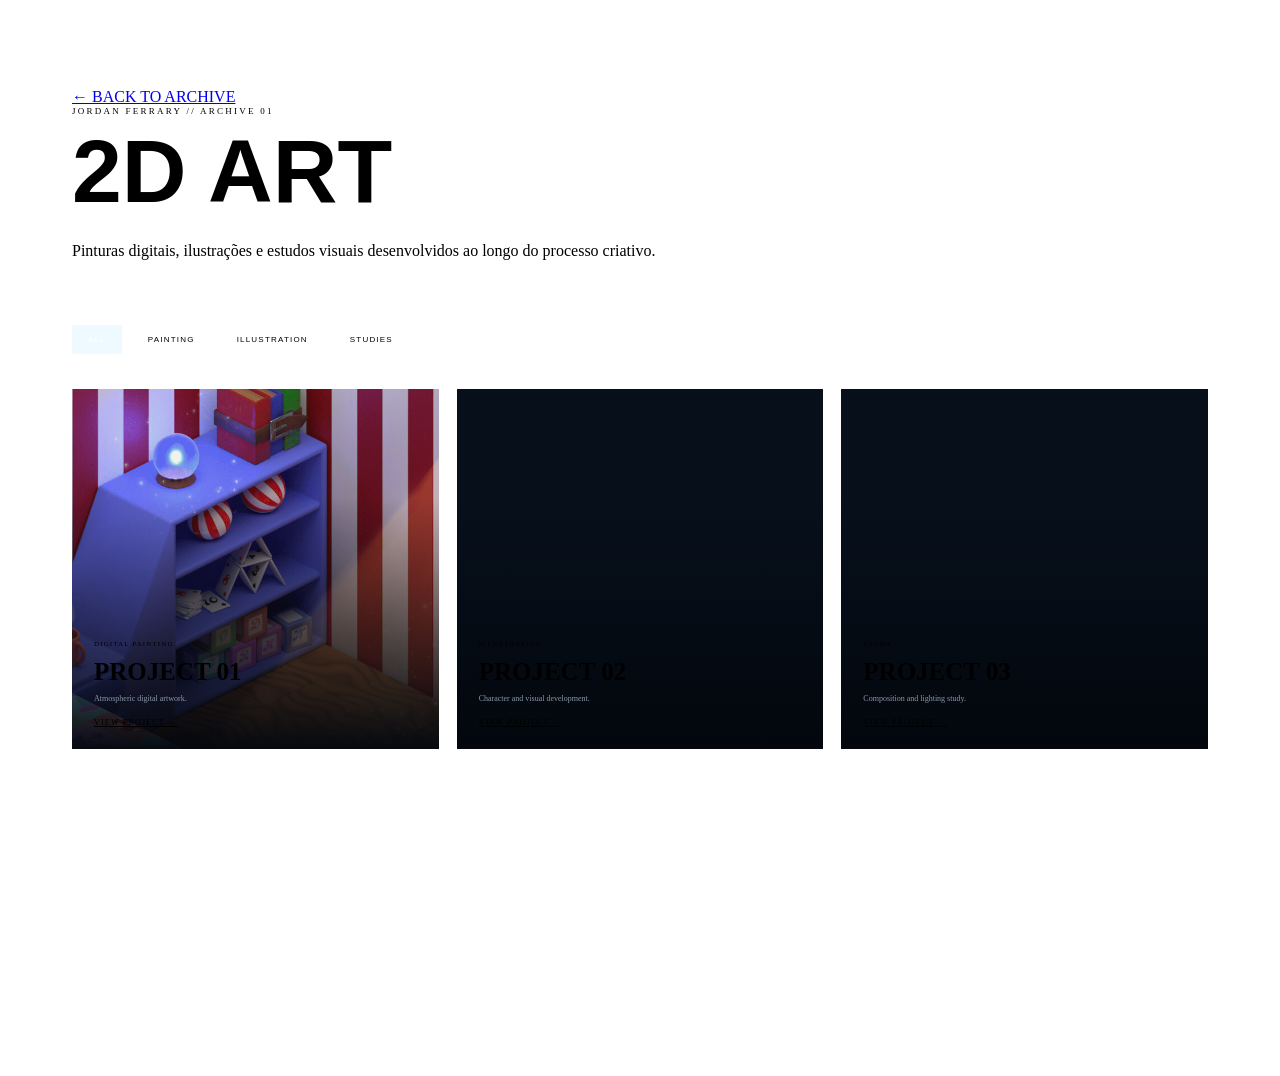
==== 2d/index.html @ 36512453 "texte remove style" ====
<!DOCTYPE html>
<html lang="pt-BR">

<head>

    <meta charset="UTF-8">

    <meta
        name="viewport"
        content="width=device-width, initial-scale=1.0"
    >

    <title>2D ARCHIVE // JORDAN FERRARY</title>
    <link rel="icon" type="image/x-icon" href="../img/favicon.ico">

    <link rel="stylesheet" href="../css/gallery.css">

</head>

<body>

<main>

<section class="gallery-page">

    <header class="gallery-header">
        <a
        href="../index.html"
        class="back"
    >
        <span class="back-symbol">←</span>
        BACK TO ARCHIVE
    </a>

        <div class="gallery-kicker">
            JORDAN FERRARY // ARCHIVE 01
        </div>

        <h1 class="gallery-title">
            2D ART
        </h1>

        <p class="gallery-description">

            Pinturas digitais, ilustrações e estudos
            visuais desenvolvidos ao longo do processo
            criativo.

        </p>

    </header>


    <div class="gallery-controls">

        <button class="filter-button active" data-filter="all">
            ALL
        </button>

        <button class="filter-button" data-filter="painting">
            PAINTING
        </button>

        <button class="filter-button" data-filter="illustration">
            ILLUSTRATION
        </button>

        <button class="filter-button" data-filter="study">
            STUDIES
        </button>

    </div>


    <div class="gallery-grid">


        <article
            class="gallery-card"
            data-category="painting"
        >

            <div
                class="gallery-card-image"
                style="background-image:url('assets/projeto-001/thumbnail.jpg')"
            ></div>

            <div class="gallery-card-overlay"></div>

            <div class="gallery-card-content">

                <small>
                    DIGITAL PAINTING
                </small>

                <h3>
                    PROJECT 01
                </h3>

                <p>
                    Atmospheric digital artwork.
                </p>

                <a
                    href="projects/project-001.html"
                    class="gallery-card-link"
                >
                    VIEW PROJECT →
                </a>

            </div>

        </article>


        <article
            class="gallery-card"
            data-category="illustration"
        >

            <div
                class="gallery-card-image"
                style="background-image:url('assets/projetos/projeto-002/thumbnail.jpg')"
            ></div>

            <div class="gallery-card-overlay"></div>

            <div class="gallery-card-content">

                <small>
                    ILLUSTRATION
                </small>

                <h3>
                    PROJECT 02
                </h3>

                <p>
                    Character and visual development.
                </p>

                <a
                    href="projects/project-02.html"
                    class="gallery-card-link"
                >
                    VIEW PROJECT →
                </a>

            </div>

        </article>


        <article
            class="gallery-card"
            data-category="study"
        >

            <div
                class="gallery-card-image"
                style="background-image:url('assets/projetos/projeto-003/thumbnail')"
            ></div>

            <div class="gallery-card-overlay"></div>

            <div class="gallery-card-content">

                <small>
                    STUDY
                </small>

                <h3>
                    PROJECT 03
                </h3>

                <p>
                    Composition and lighting study.
                </p>

                <a
                    href="projects/project-03.html"
                    class="gallery-card-link"
                >
                    VIEW PROJECT →
                </a>

            </div>

        </article>

    </div>

</section>

</main>


<script>

const buttons =
    document.querySelectorAll(".filter-button");

const cards =
    document.querySelectorAll(".gallery-card");


buttons.forEach(button => {

    button.addEventListener("click", () => {

        buttons.forEach(btn =>
            btn.classList.remove("active")
        );

        button.classList.add("active");

        const filter =
            button.dataset.filter;

        cards.forEach(card => {

            if (
                filter === "all" ||
                card.dataset.category === filter
            ) {

                card.style.display = "";

            } else {

                card.style.display = "none";

            }

        });

    });

});

</script>

</body>
</html>
---- css/gallery.css ----
/* =========================================================
   JORDAN FERRARY
   GALLERY SYSTEM
   ========================================================= */

.gallery-page {
    min-height: 100vh;
    padding: 80px 5vw;
}

.gallery-header {
    max-width: 900px;
    margin-bottom: 60px;
}

.gallery-kicker {
    color: var(--gold);
    font-size: 9px;
    letter-spacing: .25em;
    margin-bottom: 15px;
}

.gallery-title {
    margin: 0;
    font-family: "Space Grotesk", sans-serif;
    font-size: clamp(45px, 7vw, 90px);
    line-height: .9;
}

.gallery-description {
    max-width: 650px;
    margin-top: 25px;
    color: var(--muted);
    line-height: 1.8;
}

.gallery-controls {
    display: flex;
    flex-wrap: wrap;
    gap: 10px;
    margin-bottom: 35px;
}

.filter-button {
    border: 1px solid var(--line);
    background: transparent;
    color: var(--muted);
    padding: 10px 16px;
    cursor: pointer;
    font-size: 8px;
    letter-spacing: .15em;
    transition: .25s ease;
}

.filter-button:hover,
.filter-button.active {
    color: white;
    border-color: var(--cyan);
    background: rgba(40,191,255,.08);
}

.gallery-grid {
    display: grid;
    grid-template-columns: repeat(3, 1fr);
    gap: 18px;
}

.gallery-card {
    position: relative;
    min-height: 360px;
    overflow: hidden;
    border: 1px solid var(--line);
    background: #07101c;
    transition: .3s ease;
}

.gallery-card:hover {
    transform: translateY(-6px);
    border-color: var(--cyan);
    box-shadow: 0 15px 40px rgba(0,0,0,.35);
}

.gallery-card-image {
    position: absolute;
    inset: 0;
    background-size: cover;
    background-position: center;
    transition: transform .5s ease;
}

.gallery-card:hover .gallery-card-image {
    transform: scale(1.05);
}

.gallery-card-overlay {
    position: absolute;
    inset: 0;
    background:
        linear-gradient(
            0deg,
            rgba(3,7,13,.98),
            rgba(3,7,13,.05) 70%
        );
}

.gallery-card-content {
    position: absolute;
    left: 22px;
    right: 22px;
    bottom: 20px;
    z-index: 2;
}

.gallery-card-content small {
    color: var(--cyan);
    font-size: 7px;
    letter-spacing: .16em;
}

.gallery-card-content h3 {
    margin: 8px 0;
    font-family: "Space Grotesk";
    font-size: 25px;
}

.gallery-card-content p {
    margin: 0;
    color: #8998aa;
    font-size: 8px;
}

.gallery-card-link {
    display: inline-block;
    margin-top: 15px;
    color: var(--cyan);
    font-size: 8px;
    letter-spacing: .15em;
}

@media(max-width:900px) {

    .gallery-grid {
        grid-template-columns: repeat(2, 1fr);
    }

}

@media(max-width:600px) {

    .gallery-page {
        padding: 50px 22px;
    }

    .gallery-grid {
        grid-template-columns: 1fr;
    }

}
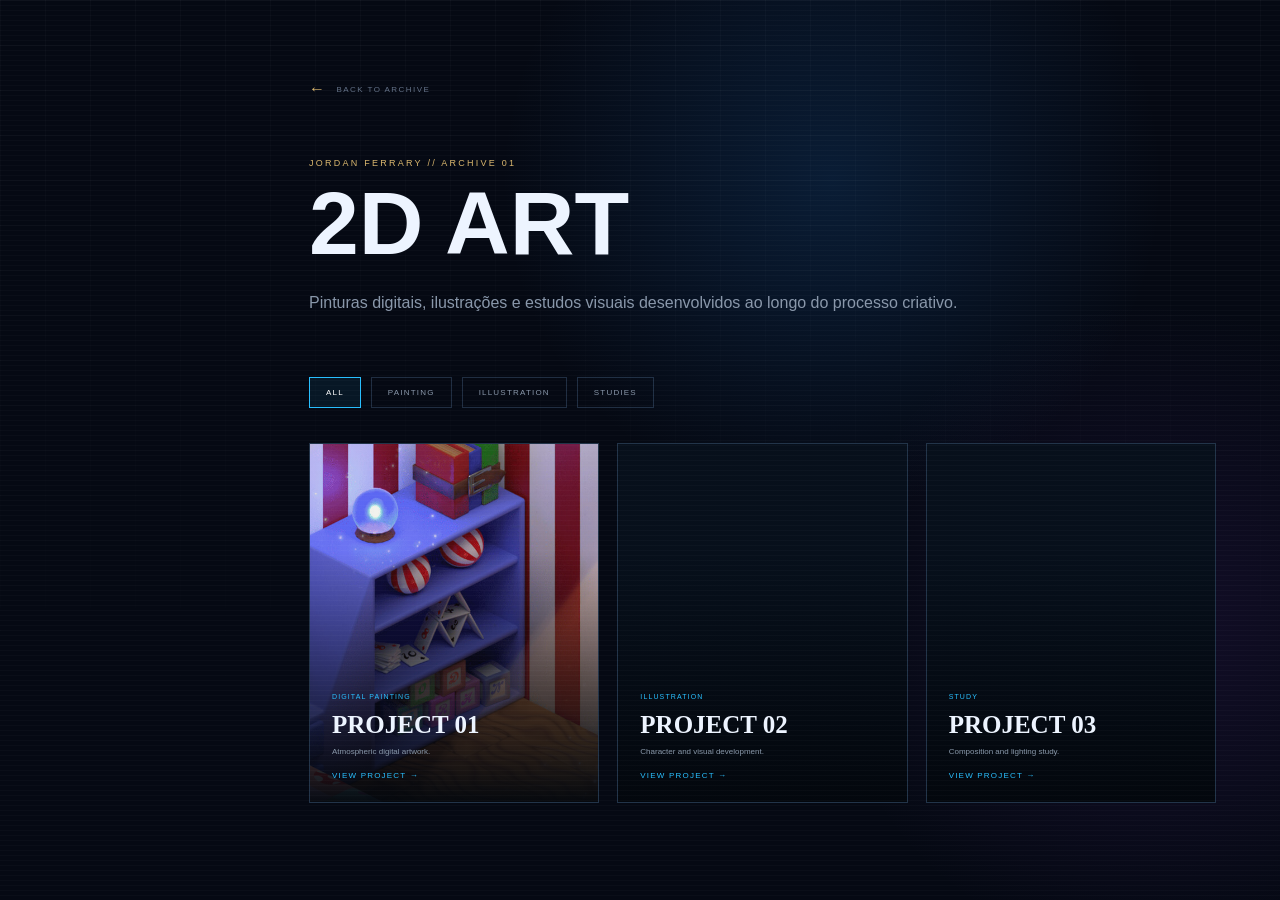
==== commit e225b546: "modded" ====
--- a/2d/index.html
+++ b/2d/index.html
@@ -14,6 +14,7 @@
     <link rel="icon" type="image/x-icon" href="../img/favicon.ico">
 
     <link rel="stylesheet" href="../css/gallery.css">
+    <link rel="stylesheet" href="../css/style.css">
 
 </head>
 
--- a/css/style.css
+++ b/css/style.css
@@ -0,0 +1,2592 @@
+/* =========================================================
+   JORDAN FERRARY // DIGITAL ARCHIVE
+   CYBER FANTASY PORTFOLIO
+   ========================================================= */
+
+
+/* =========================================================
+   VARIABLES
+   ========================================================= */
+
+:root {
+
+    --bg: #050913;
+    --bg2: #081120;
+
+    --panel: rgba(10, 21, 38, .78);
+
+    --text: #edf4ff;
+    --muted: #8997aa;
+
+    --cyan: #28bfff;
+    --cyan2: #78ddff;
+
+    --gold: #d9b66d;
+    --purple: #9b72ff;
+
+    --line: rgba(115, 160, 205, .25);
+
+    --ornament: rgba(217, 182, 109, .72);
+}
+
+
+/* =========================================================
+   RESET
+   ========================================================= */
+
+* {
+    box-sizing: border-box;
+}
+
+html {
+    scroll-behavior: smooth;
+    scroll-padding-top: 30px;
+}
+
+body {
+
+    margin: 0;
+
+    background:
+        radial-gradient(
+            circle at 65% 20%,
+            rgba(28, 107, 190, .20),
+            transparent 30%
+        ),
+        radial-gradient(
+            circle at 90% 70%,
+            rgba(116, 45, 190, .12),
+            transparent 25%
+        ),
+        var(--bg);
+
+    color: var(--text);
+
+    font-family: "Inter", sans-serif;
+
+    overflow-x: hidden;
+}
+
+
+/* =========================================================
+   GLOBAL BACKGROUND
+   ========================================================= */
+
+body::before {
+
+    content: "";
+
+    position: fixed;
+
+    inset: 0;
+
+    pointer-events: none;
+
+    background-image:
+        linear-gradient(
+            rgba(255,255,255,.025) 1px,
+            transparent 1px
+        ),
+        linear-gradient(
+            90deg,
+            rgba(255,255,255,.025) 1px,
+            transparent 1px
+        );
+
+    background-size: 45px 45px;
+
+    mask-image:
+        linear-gradient(
+            to bottom,
+            black,
+            transparent 90%
+        );
+
+    z-index: -2;
+}
+
+
+body::after {
+
+    content: "";
+
+    position: fixed;
+
+    inset: 0;
+
+    pointer-events: none;
+
+    z-index: 100;
+
+    opacity: .025;
+
+    background:
+        repeating-linear-gradient(
+            to bottom,
+            white 0px,
+            white 1px,
+            transparent 1px,
+            transparent 5px
+        );
+}
+
+a {
+
+    color: inherit;
+
+    text-decoration: none;
+}
+
+
+button {
+
+    font: inherit;
+}
+
+/* =========================================================
+   SIDEBAR
+   ========================================================= */
+
+.sidebar {
+
+    position: fixed;
+
+    left: 0;
+    top: 0;
+
+    width: 245px;
+    height: 100vh;
+
+    padding: 38px 18px 25px;
+
+    border-right: 1px solid var(--line);
+
+    background:
+        linear-gradient(
+            180deg,
+            rgba(4,9,19,.98),
+            rgba(4,10,20,.92)
+        );
+
+    z-index: 50;
+
+    display: flex;
+
+    flex-direction: column;
+
+    transition:
+        transform .35s ease,
+        box-shadow .35s ease;
+}
+
+
+/* =========================================================
+   BRAND
+   ========================================================= */
+
+.brand {
+
+    text-align: center;
+
+    padding-bottom: 28px;
+
+    border-bottom: 1px solid var(--line);
+}
+
+
+.brand-symbol {
+
+    position: relative;
+
+    width: 60px;
+    height: 60px;
+
+    margin: auto;
+    margin-bottom: 18px;
+
+    display: grid;
+
+    place-items: center;
+
+    border: 1px solid var(--gold);
+
+    transform: rotate(45deg);
+
+    color: var(--gold);
+
+    box-shadow:
+        0 0 25px rgba(217,182,109,.08);
+
+    transition: .35s ease;
+}
+
+
+.brand-symbol::before,
+.brand-symbol::after {
+
+    content: "";
+
+    position: absolute;
+
+    pointer-events: none;
+
+    border: 1px solid rgba(217,182,109,.3);
+}
+
+
+.brand-symbol::before {
+
+    inset: -7px;
+
+    border-left-color: transparent;
+    border-right-color: transparent;
+}
+
+
+.brand-symbol::after {
+
+    inset: 7px;
+
+    border-top-color: transparent;
+    border-bottom-color: transparent;
+}
+
+
+.brand-symbol:hover {
+
+    color: var(--cyan);
+
+    border-color: var(--cyan);
+
+    transform:
+        rotate(45deg)
+        scale(1.05);
+
+    box-shadow:
+        0 0 30px rgba(40,191,255,.15);
+}
+
+
+.brand-symbol span {
+
+    transform: rotate(-45deg);
+
+    font-size: 25px;
+}
+
+
+.brand h2,
+.brand h3 {
+
+    margin: 0;
+
+    font-family: "Space Grotesk";
+
+    font-size: 18px;
+
+    letter-spacing: .28em;
+
+    font-weight: 500;
+}
+
+
+.brand h3 {
+
+    margin-top: 4px;
+}
+
+
+.brand small {
+
+    display: block;
+
+    margin-top: 12px;
+
+    color: var(--gold);
+
+    font-size: 8px;
+
+    letter-spacing: .3em;
+}
+
+
+/* =========================================================
+   NAVIGATION
+   ========================================================= */
+
+.nav {
+
+    display: grid;
+
+    gap: 5px;
+
+    padding-top: 25px;
+}
+
+
+.nav a {
+
+    min-height: 58px;
+
+    padding: 8px 12px;
+
+    display: flex;
+
+    align-items: center;
+
+    gap: 14px;
+
+    border: 1px solid transparent;
+
+    color: #aab7c8;
+
+    transition: .25s ease;
+
+    position: relative;
+}
+
+
+.nav a::before {
+
+    content: "";
+
+    position: absolute;
+
+    left: -1px;
+
+    top: 50%;
+
+    width: 2px;
+    height: 0;
+
+    background: var(--cyan);
+
+    transform: translateY(-50%);
+
+    transition: .25s ease;
+}
+
+
+.nav a:hover,
+.nav a.active {
+
+    color: white;
+
+    border-color:
+        rgba(40,191,255,.35);
+
+    background:
+        linear-gradient(
+            90deg,
+            rgba(21,110,180,.22),
+            transparent
+        );
+
+    box-shadow:
+        inset 3px 0 rgba(40,191,255,.08);
+}
+
+
+.nav a:hover::before,
+.nav a.active::before {
+
+    height: 70%;
+}
+
+
+.nav-icon {
+
+    width: 30px;
+
+    color: var(--gold);
+
+    text-align: center;
+
+    font-size: 20px;
+
+    transition: .25s ease;
+}
+
+
+.nav a.active .nav-icon,
+.nav a:hover .nav-icon {
+
+    color: var(--cyan);
+
+    text-shadow:
+        0 0 12px rgba(40,191,255,.45);
+}
+
+
+.nav-text {
+
+    font-size: 10px;
+
+    letter-spacing: .15em;
+
+    font-weight: 600;
+}
+
+
+.nav-text small {
+
+    display: block;
+
+    margin-top: 5px;
+
+    color: #637187;
+
+    font-size: 7px;
+
+    font-weight: 400;
+}
+
+
+.sub-link {
+
+    margin-left: 15px;
+
+    min-height: 48px !important;
+
+    opacity: .8;
+}
+
+
+/* =========================================================
+   SYSTEM PANEL
+   ========================================================= */
+
+.system {
+
+    margin-top: auto;
+
+    padding: 14px;
+
+    border: 1px solid var(--line);
+
+    background: rgba(255,255,255,.015);
+
+    font-size: 8px;
+
+    color: #66758a;
+
+    letter-spacing: .08em;
+
+    position: relative;
+}
+
+
+.system::before,
+.system::after {
+
+    content: "";
+
+    position: absolute;
+
+    width: 8px;
+    height: 8px;
+
+    border-color: var(--gold);
+
+    border-style: solid;
+}
+
+
+.system::before {
+
+    left: -1px;
+    top: -1px;
+
+    border-width: 1px 0 0 1px;
+}
+
+
+.system::after {
+
+    right: -1px;
+    bottom: -1px;
+
+    border-width: 0 1px 1px 0;
+}
+
+
+.system strong {
+
+    display: block;
+
+    margin-top: 7px;
+
+    color: #9caabd;
+
+    font-size: 7px;
+}
+
+
+.system b {
+
+    color: #54ff9b;
+
+    margin-left: 4px;
+}
+
+
+/* =========================================================
+   MAIN
+   ========================================================= */
+
+main {
+
+    margin-left: 245px;
+
+    min-height: 100vh;
+}
+
+
+/* =========================================================
+   TOPBAR
+   ========================================================= */
+
+.topbar {
+   display: none;
+
+    height: 76px;
+
+    padding: 0 5vw;
+
+    justify-content: space-between;
+
+    align-items: center;
+
+    border-bottom: 1px solid var(--line);
+}
+
+/* =========================================================
+   MOBILE HEADER
+   O TOPBAR EXISTE APENAS EM TELAS PEQUENAS
+   ========================================================= */
+
+.topbar {
+    display: none;
+}
+
+@media (max-width: 760px) {
+
+    .topbar {
+        display: flex;
+    }
+
+}
+
+
+.online {
+
+    font-size: 10px;
+
+    letter-spacing: .2em;
+}
+
+
+.online-dot {
+
+    display: inline-block;
+
+    width: 7px;
+    height: 7px;
+
+    margin-right: 8px;
+
+    border-radius: 50%;
+
+    background: var(--cyan);
+
+    box-shadow:
+        0 0 12px var(--cyan);
+}
+
+
+.online > span:last-child {
+
+    display: block;
+
+    margin: 6px 0 0 16px;
+
+    color: var(--cyan);
+
+    font-size: 8px;
+}
+
+
+.top-icons {
+
+    display: flex;
+
+    align-items: center;
+
+    gap: 25px;
+
+    color: var(--gold);
+
+    font-size: 18px;
+}
+
+
+.top-icons a,
+.menu-toggle {
+
+    color: inherit;
+
+    background: none;
+
+    border: 0;
+
+    padding: 0;
+
+    cursor: pointer;
+
+    transition: .25s ease;
+}
+
+
+.top-icons a:hover,
+.menu-toggle:hover {
+
+    color: var(--cyan);
+
+    text-shadow:
+        0 0 12px var(--cyan);
+}
+
+
+/* =========================================================
+   HERO
+   ========================================================= */
+
+.hero {
+
+    min-height: 670px;
+
+    padding: 70px 5vw 50px;
+
+    display: grid;
+
+    grid-template-columns:
+        1.05fr
+        1fr
+        .7fr;
+
+    align-items: center;
+
+    gap: 15px;
+
+    position: relative;
+}
+
+
+.hero::before {
+
+    content: "";
+
+    position: absolute;
+
+    inset: 0;
+
+    background:
+        radial-gradient(
+            ellipse at 58% 50%,
+            rgba(28,120,205,.20),
+            transparent 30%
+        );
+
+    pointer-events: none;
+}
+
+
+/* =========================================================
+   HERO COPY
+   ========================================================= */
+
+.hero-copy {
+
+    position: relative;
+
+    z-index: 2;
+}
+
+
+.eyebrow {
+
+    color: var(--gold);
+
+    font-size: 10px;
+
+    letter-spacing: .22em;
+
+    margin-bottom: 18px;
+}
+
+
+.hero h1 {
+
+    margin: 0;
+
+    font-family: "Space Grotesk";
+
+    font-size: clamp(
+        52px,
+        6vw,
+        100px
+    );
+
+    line-height: .87;
+
+    letter-spacing: -.045em;
+}
+
+
+.hero h1 span {
+
+    color: white;
+
+    text-shadow:
+        0 0 30px
+        rgba(130,190,255,.2);
+}
+
+
+.roles {
+
+    margin-top: 27px;
+
+    font-size: 9px;
+
+    letter-spacing: .14em;
+
+    color: #d3deeb;
+}
+
+
+.roles b {
+
+    color: var(--gold);
+
+    padding: 0 6px;
+}
+
+
+.hero-description {
+
+    max-width: 480px;
+
+    margin: 27px 0;
+
+    color: #96a5b9;
+
+    font-size: 13px;
+
+    line-height: 1.9;
+
+    letter-spacing: .04em;
+}
+
+/* =========================================================
+BACK
+========================================================= */
+
+.back {
+
+display: inline-flex;
+
+align-items: center;
+
+gap: 10px;
+
+margin-bottom: 60px;
+
+color: #637187;
+
+font-size: 8px;
+
+letter-spacing: .18em;
+
+transition: .25s ease;
+
+}
+
+.back-symbol {
+
+color: var(--gold);
+
+font-size: 16px;
+
+transition: .25s ease;
+
+}
+
+.back:hover {
+
+color: white;
+
+}
+
+.back:hover .back-symbol {
+
+color: var(--cyan);
+
+transform: translateX(-4px);
+
+}
+
+/* =========================================================
+   CTA
+   ========================================================= */
+
+.cta {
+
+    width: 250px;
+
+    min-height: 52px;
+
+    padding: 0 14px;
+
+    display: flex;
+
+    align-items: center;
+
+    justify-content: space-between;
+
+    border: 1px solid rgba(40,191,255,.65);
+
+    background:
+        linear-gradient(
+            90deg,
+            rgba(11,116,180,.22),
+            rgba(8,25,45,.5)
+        );
+
+    color: white;
+
+    font-size: 10px;
+
+    letter-spacing: .15em;
+
+    transition: .25s ease;
+
+    position: relative;
+}
+
+
+.cta::before,
+.cta::after {
+
+    content: "";
+
+    position: absolute;
+
+    width: 9px;
+    height: 9px;
+
+    border-color: var(--gold);
+
+    border-style: solid;
+}
+
+
+.cta::before {
+
+    left: -1px;
+    top: -1px;
+
+    border-width: 1px 0 0 1px;
+}
+
+
+.cta::after {
+
+    right: -1px;
+    bottom: -1px;
+
+    border-width: 0 1px 1px 0;
+}
+
+
+.cta:hover {
+
+    transform: translateY(-3px);
+
+    box-shadow:
+        0 0 35px rgba(40,191,255,.18);
+}
+
+
+.cta span {
+
+    color: var(--cyan);
+
+    font-size: 22px;
+}
+
+
+.scroll {
+
+    margin-top: 38px;
+
+    color: #647288;
+
+    font-size: 7px;
+
+    letter-spacing: .2em;
+}
+
+
+/* =========================================================
+   CORE
+   ========================================================= */
+
+.core-container {
+
+    width: min(
+        420px,
+        38vw
+    );
+
+    aspect-ratio: 1;
+
+    margin: auto;
+
+    position: relative;
+
+    display: grid;
+
+    place-items: center;
+}
+
+
+.orbit {
+
+    position: absolute;
+
+    border-radius: 50%;
+
+    border: 1px solid rgba(45,174,255,.4);
+
+    animation:
+        orbitFloat 10s linear infinite;
+}
+
+
+.orbit.one {
+
+    width: 95%;
+    height: 42%;
+
+    transform: rotate(-18deg);
+}
+
+
+.orbit.two {
+
+    width: 75%;
+    height: 75%;
+
+    transform: rotate(35deg);
+
+    animation-duration: 14s;
+
+    animation-direction: reverse;
+}
+
+
+.orbit.three {
+
+    width: 45%;
+    height: 95%;
+
+    border-color:
+        rgba(217,182,109,.4);
+
+    transform: rotate(67deg);
+
+    animation-duration: 18s;
+}
+
+
+@keyframes orbitFloat {
+
+    from {
+        transform: rotate(0deg);
+    }
+
+    to {
+        transform: rotate(360deg);
+    }
+}
+
+
+/* =========================================================
+   CORE OBJECT
+   ========================================================= */
+
+.core {
+
+    width: 160px;
+    height: 160px;
+
+    display: grid;
+
+    place-items: center;
+
+    text-align: center;
+
+    clip-path:
+        polygon(
+            50% 0,
+            93% 25%,
+            93% 75%,
+            50% 100%,
+            7% 75%,
+            7% 25%
+        );
+
+    border: 1px solid var(--cyan);
+
+    background:
+        radial-gradient(
+            circle,
+            rgba(39,142,215,.22),
+            rgba(4,10,20,.85)
+        );
+
+    box-shadow:
+        0 0 70px rgba(25,155,255,.14);
+
+    position: relative;
+}
+
+
+.core::before {
+
+    content: "";
+
+    position: absolute;
+
+    inset: 12px;
+
+    border: 1px solid rgba(217,182,109,.3);
+
+    clip-path:
+        polygon(
+            50% 0,
+            93% 25%,
+            93% 75%,
+            50% 100%,
+            7% 75%,
+            7% 25%
+        );
+}
+
+
+.core-symbol {
+
+    font-size: 38px;
+
+    color: var(--cyan);
+
+    text-shadow:
+        0 0 20px var(--cyan);
+
+    position: relative;
+
+    z-index: 2;
+}
+
+
+.core small {
+
+    font-size: 7px;
+
+    letter-spacing: .2em;
+
+    color: #a5bad0;
+
+    position: relative;
+
+    z-index: 2;
+}
+
+
+/* =========================================================
+   CORE NODES
+   ========================================================= */
+
+.node {
+
+    position: absolute;
+
+    width: 32px;
+    height: 32px;
+
+    display: grid;
+
+    place-items: center;
+
+    border: 1px solid var(--gold);
+
+    background: #07101d;
+
+    color: var(--gold);
+
+    font-size: 7px;
+
+    z-index: 3;
+}
+
+
+.node::before {
+
+    content: "";
+
+    position: absolute;
+
+    inset: -5px;
+
+    border: 1px solid rgba(217,182,109,.2);
+
+    transform: rotate(45deg);
+}
+
+
+.node.one {
+
+    top: 4%;
+    left: 17%;
+}
+
+
+.node.two {
+
+    right: 2%;
+    top: 50%;
+
+    border-color: var(--cyan);
+
+    color: var(--cyan);
+}
+
+
+.node.three {
+
+    bottom: 13%;
+    left: 8%;
+}
+
+
+/* =========================================================
+   STATUS PANEL
+   ========================================================= */
+
+.panel {
+
+    padding: 23px;
+
+    border: 1px solid var(--line);
+
+    background:
+        linear-gradient(
+            145deg,
+            rgba(12,26,45,.8),
+            rgba(4,10,20,.75)
+        );
+
+    position: relative;
+}
+
+
+.panel::before,
+.panel::after {
+
+    content: "";
+
+    position: absolute;
+
+    width: 14px;
+    height: 14px;
+
+    border-color: var(--gold);
+
+    border-style: solid;
+}
+
+
+.panel::before {
+
+    top: -1px;
+    left: -1px;
+
+    border-width: 1px 0 0 1px;
+}
+
+
+.panel::after {
+
+    bottom: -1px;
+    right: -1px;
+
+    border-width: 0 1px 1px 0;
+}
+
+
+.panel-title {
+
+    display: flex;
+
+    justify-content: space-between;
+
+    padding-bottom: 16px;
+
+    margin-bottom: 20px;
+
+    border-bottom: 1px solid var(--line);
+
+    font-size: 9px;
+
+    letter-spacing: .18em;
+}
+
+
+.panel-title span {
+
+    color: var(--cyan);
+}
+
+
+.skill {
+
+    margin: 18px 0;
+}
+
+
+.skill-label {
+
+    display: flex;
+
+    justify-content: space-between;
+
+    margin-bottom: 7px;
+
+    color: #aab8ca;
+
+    font-size: 7px;
+}
+
+
+.skill-label b {
+
+    color: var(--cyan);
+
+    font-weight: 400;
+}
+
+
+.skill-bar {
+
+    height: 2px;
+
+    background: #263448;
+}
+
+
+.skill-bar span {
+
+    display: block;
+
+    height: 100%;
+
+    background:
+        linear-gradient(
+            90deg,
+            var(--cyan),
+            white
+        );
+
+    box-shadow:
+        0 0 8px var(--cyan);
+}
+
+
+.links {
+
+    margin-top: 30px;
+}
+
+
+.social {
+
+    display: flex;
+
+    gap: 11px;
+
+    align-items: center;
+
+    margin: 14px 0;
+
+    color: var(--cyan);
+
+    font-size: 15px;
+
+    transition: .25s ease;
+}
+
+
+.social:hover {
+
+    transform: translateX(4px);
+
+    color: white;
+}
+
+
+.social-info {
+
+    color: #d5dfec;
+
+    font-size: 8px;
+
+    letter-spacing: .1em;
+}
+
+
+.social-info small {
+
+    display: block;
+
+    margin-top: 4px;
+
+    color: #65758b;
+}
+
+
+/* =========================================================
+   SECTION
+   ========================================================= */
+
+.section {
+
+    width: calc(100% - 10vw);
+
+    margin: 0 5vw;
+}
+
+
+/* =========================================================
+   ARCHIVE
+   ========================================================= */
+
+.archive {
+
+    position: relative;
+
+    padding: 30px;
+
+    border: 1px solid var(--line);
+
+    background:
+        rgba(6,13,24,.35);
+}
+
+
+.archive::before,
+.archive::after {
+
+    content: "";
+
+    position: absolute;
+
+    width: 22px;
+    height: 22px;
+
+    border-color: var(--gold);
+
+    border-style: solid;
+
+    pointer-events: none;
+}
+
+
+.archive::before {
+
+    top: -1px;
+    left: -1px;
+
+    border-width: 1px 0 0 1px;
+}
+
+
+.archive::after {
+
+    right: -1px;
+    bottom: -1px;
+
+    border-width: 0 1px 1px 0;
+}
+
+
+.archive-intro {
+
+    max-width: 650px;
+
+    margin:
+        -5px 0 28px;
+
+    color: var(--muted);
+
+    font-size: 12px;
+
+    line-height: 1.8;
+}
+
+
+/* =========================================================
+   SECTION TITLE
+   ========================================================= */
+
+.section-title {
+
+    display: flex;
+
+    align-items: center;
+
+    gap: 12px;
+
+    margin-bottom: 25px;
+}
+
+
+.section-title span {
+
+    color: var(--cyan);
+
+    font-size: 10px;
+}
+
+
+.section-title h2 {
+
+    margin: 0;
+
+    font-family: "Space Grotesk";
+
+    font-size: 16px;
+
+    letter-spacing: .18em;
+}
+
+
+.section-title i {
+
+    height: 1px;
+
+    flex: 1;
+
+    background:
+        linear-gradient(
+            90deg,
+            var(--line),
+            transparent
+        );
+}
+
+
+/* =========================================================
+   CARDS
+   ========================================================= */
+
+.cards {
+
+    display: grid;
+
+    grid-template-columns:
+        repeat(2,1fr);
+
+    gap: 18px;
+}
+
+
+.card {
+
+    min-height: 330px;
+
+    position: relative;
+
+    overflow: hidden;
+
+    border: 1px solid var(--line);
+
+    background: #07101c;
+
+    transition: .3s ease;
+}
+
+
+.card:hover {
+
+    transform: translateY(-6px);
+
+    border-color: var(--cyan);
+
+    box-shadow:
+        0 15px 40px rgba(0,0,0,.3),
+        0 0 25px rgba(40,191,255,.1);
+}
+
+
+/* =========================================================
+   ORNAMENTAL CARD CORNERS
+   ========================================================= */
+
+.card::before,
+.card::after {
+
+    content: "";
+
+    position: absolute;
+
+    width: 30px;
+    height: 30px;
+
+    z-index: 5;
+
+    pointer-events: none;
+
+    border-color: var(--ornament);
+
+    border-style: solid;
+}
+
+
+.card::before {
+
+    left: 8px;
+    top: 8px;
+
+    border-width:
+        1px 0 0 1px;
+
+    clip-path:
+        polygon(
+            0 0,
+            100% 0,
+            72% 12%,
+            25% 25%,
+            12% 72%,
+            0 100%
+        );
+}
+
+
+.card::after {
+
+    right: 8px;
+    bottom: 8px;
+
+    border-width:
+        0 1px 1px 0;
+}
+
+
+/* =========================================================
+   CARD VISUAL
+   ========================================================= */
+
+.card-visual {
+
+    position: absolute;
+
+    inset: 0;
+
+    overflow: hidden;
+}
+
+
+.card-visual::after {
+
+    content: "";
+
+    position: absolute;
+
+    inset: 0;
+
+    background:
+        linear-gradient(
+            0deg,
+            rgba(3,7,13,.98),
+            transparent 65%
+        );
+}
+
+
+/* =========================================================
+   2D VISUAL
+   ========================================================= */
+
+.card-2d {
+
+    background:
+        radial-gradient(
+            circle at 70% 30%,
+            rgba(165,210,255,.3),
+            transparent 8%
+        ),
+        linear-gradient(
+            145deg,
+            #12223a,
+            #173a5c 50%,
+            #050c16
+        );
+}
+
+
+.mountain {
+
+    position: absolute;
+
+    bottom: 0;
+
+    width: 100%;
+
+    height: 60%;
+
+    background:
+        linear-gradient(
+            135deg,
+            transparent 30%,
+            #284765 31% 48%,
+            transparent 49%
+        ),
+        linear-gradient(
+            45deg,
+            transparent 38%,
+            #132c47 39% 63%,
+            transparent 64%
+        );
+}
+
+
+/* =========================================================
+   3D VISUAL
+   ========================================================= */
+
+.card-3d {
+
+    background:
+        radial-gradient(
+            circle at center,
+            rgba(70,160,255,.25),
+            transparent 35%
+        ),
+        #09111f;
+}
+
+
+.cube {
+
+    position: absolute;
+
+    width: 120px;
+    height: 120px;
+
+    left: 50%;
+    top: 45%;
+
+    transform:
+        translate(-50%,-50%)
+        rotate(30deg);
+
+    border: 1px solid var(--cyan);
+
+    box-shadow:
+        0 0 45px rgba(40,191,255,.12);
+
+    transition: .4s ease;
+}
+
+
+.card:hover .cube {
+
+    transform:
+        translate(-50%,-50%)
+        rotate(45deg)
+        scale(1.08);
+}
+
+
+/* =========================================================
+   CARD ORNAMENT
+   ========================================================= */
+
+.ornament-card {
+
+    position: absolute;
+
+    width: 55px;
+    height: 55px;
+
+    z-index: 4;
+
+    pointer-events: none;
+
+    opacity: .75;
+}
+
+
+.ornament-top-left {
+
+    top: 18px;
+    left: 18px;
+
+    border-top: 1px solid var(--gold);
+    border-left: 1px solid var(--gold);
+}
+
+
+.ornament-top-left::before {
+
+    content: "";
+
+    position: absolute;
+
+    width: 8px;
+    height: 8px;
+
+    left: 7px;
+    top: 7px;
+
+    border:
+        1px solid var(--cyan);
+
+    transform: rotate(45deg);
+}
+
+
+.ornament-bottom-right {
+
+    right: 18px;
+    bottom: 18px;
+
+    border-right: 1px solid var(--gold);
+    border-bottom: 1px solid var(--gold);
+}
+
+
+.ornament-bottom-right::before {
+
+    content: "";
+
+    position: absolute;
+
+    width: 8px;
+    height: 8px;
+
+    right: 7px;
+    bottom: 7px;
+
+    border:
+        1px solid var(--cyan);
+
+    transform: rotate(45deg);
+}
+
+
+/* =========================================================
+   CARD CONTENT
+   ========================================================= */
+
+.card-number {
+
+    position: absolute;
+
+    top: 14px;
+    left: 16px;
+
+    z-index: 6;
+
+    padding: 7px 11px;
+
+    border:
+        1px solid
+        rgba(40,191,255,.5);
+
+    color: var(--cyan);
+
+    font-size: 8px;
+
+    background:
+        rgba(4,10,20,.35);
+}
+
+
+.card-content {
+
+    position: absolute;
+
+    z-index: 6;
+
+    left: 20px;
+    right: 20px;
+
+    bottom: 20px;
+}
+
+
+.card-content small {
+
+    color: #8998aa;
+
+    font-size: 7px;
+
+    letter-spacing: .15em;
+}
+
+
+.card-content h3 {
+
+    margin: 7px 0 16px;
+
+    font-family: "Space Grotesk";
+
+    font-size: 32px;
+
+    letter-spacing: .08em;
+}
+
+
+.view {
+
+    color: var(--cyan);
+
+    font-size: 8px;
+
+    letter-spacing: .13em;
+
+    transition: .25s ease;
+}
+
+
+.card:hover .view {
+
+    letter-spacing: .2em;
+}
+
+
+/* =========================================================
+   LOWER CONTENT
+   ========================================================= */
+
+.content {
+
+    width: calc(100% - 10vw);
+
+    margin: auto;
+
+    padding-top: 110px;
+}
+
+
+.content p {
+
+    max-width: 720px;
+
+    color: var(--muted);
+
+    line-height: 1.9;
+
+    font-size: 13px;
+}
+
+
+/* =========================================================
+   PLACEHOLDERS
+   ========================================================= */
+
+.placeholder-grid {
+
+    display: grid;
+
+    grid-template-columns:
+        repeat(3,1fr);
+
+    gap: 15px;
+
+    margin-top: 30px;
+}
+
+
+.placeholder {
+
+    min-height: 170px;
+
+    display: grid;
+
+    place-items: center;
+
+    border:
+        1px dashed
+        rgba(120,150,190,.25);
+
+    color: #52647a;
+
+    font-size: 8px;
+
+    letter-spacing: .2em;
+
+    position: relative;
+
+    transition: .3s ease;
+}
+
+
+.placeholder::before,
+.placeholder::after {
+
+    content: "";
+
+    position: absolute;
+
+    width: 15px;
+    height: 15px;
+
+    border-color: rgba(217,182,109,.4);
+
+    border-style: solid;
+}
+
+
+.placeholder::before {
+
+    left: -1px;
+    top: -1px;
+
+    border-width: 1px 0 0 1px;
+}
+
+
+.placeholder::after {
+
+    right: -1px;
+    bottom: -1px;
+
+    border-width: 0 1px 1px 0;
+}
+
+
+.placeholder:hover {
+
+    border-color: rgba(40,191,255,.45);
+
+    color: var(--cyan);
+
+    background:
+        rgba(40,191,255,.025);
+}
+
+
+/* =========================================================
+   PROCESS
+   ========================================================= */
+
+.process-grid {
+
+    display: grid;
+
+    grid-template-columns:
+        repeat(4,1fr);
+
+    border-top:
+        1px solid var(--line);
+}
+
+
+.process-step {
+
+    padding: 25px;
+
+    min-height: 150px;
+
+    border-right:
+        1px solid var(--line);
+
+    position: relative;
+}
+
+
+.process-step:last-child {
+
+    border-right: 0;
+}
+
+
+.process-step b {
+
+    color: var(--cyan);
+
+    font-size: 9px;
+}
+
+
+.process-step strong {
+
+    display: block;
+
+    margin-top: 28px;
+
+    font-family: "Space Grotesk";
+
+    font-size: 17px;
+}
+
+
+.process-step small {
+
+    display: block;
+
+    margin-top: 7px;
+
+    color: #69788c;
+
+    font-size: 8px;
+}
+
+
+/* =========================================================
+   ABOUT
+   ========================================================= */
+
+.about-grid {
+
+    display: grid;
+
+    grid-template-columns:
+        1.4fr .8fr;
+
+    gap: 60px;
+
+    align-items: center;
+}
+
+
+.about-big {
+
+    font-family: "Space Grotesk";
+
+    font-size: 28px !important;
+
+    line-height: 1.3 !important;
+
+    color: white !important;
+}
+
+
+.profile-card {
+
+    padding: 28px;
+
+    border: 1px solid var(--line);
+
+    background: var(--panel);
+
+    position: relative;
+}
+
+
+.profile-card::before,
+.profile-card::after {
+
+    content: "";
+
+    position: absolute;
+
+    width: 18px;
+    height: 18px;
+
+    border-color: var(--gold);
+
+    border-style: solid;
+}
+
+
+.profile-card::before {
+
+    top: -1px;
+    left: -1px;
+
+    border-width: 1px 0 0 1px;
+}
+
+
+.profile-card::after {
+
+    right: -1px;
+    bottom: -1px;
+
+    border-width: 0 1px 1px 0;
+}
+
+
+.profile-card span,
+.profile-card small {
+
+    display: block;
+
+    color: #65758b;
+
+    font-size: 8px;
+
+    letter-spacing: .15em;
+}
+
+
+.profile-card strong {
+
+    display: block;
+
+    margin: 18px 0;
+
+    font-family: "Space Grotesk";
+
+    font-size: 20px;
+}
+
+
+/* =========================================================
+   CONTACT
+   ========================================================= */
+
+.contact {
+
+    width: calc(100% - 10vw);
+
+    margin: 90px 5vw 70px;
+
+    min-height: 230px;
+
+    padding: 35px;
+
+    display: flex;
+
+    align-items: center;
+
+    justify-content: space-between;
+
+    border: 1px solid var(--line);
+
+    background:
+        radial-gradient(
+            circle at 80% 50%,
+            rgba(40,191,255,.1),
+            transparent 30%
+        ),
+        rgba(8,17,31,.65);
+
+    position: relative;
+}
+
+
+.contact::before,
+.contact::after {
+
+    content: "";
+
+    position: absolute;
+
+    width: 25px;
+    height: 25px;
+
+    border-color: var(--gold);
+
+    border-style: solid;
+}
+
+
+.contact::before {
+
+    top: -1px;
+    left: -1px;
+
+    border-width: 1px 0 0 1px;
+}
+
+
+.contact::after {
+
+    right: -1px;
+    bottom: -1px;
+
+    border-width: 0 1px 1px 0;
+}
+
+
+.contact small {
+
+    color: var(--gold);
+
+    font-size: 8px;
+
+    letter-spacing: .18em;
+}
+
+
+.contact h2 {
+
+    margin: 15px 0 0;
+
+    font-family: "Space Grotesk";
+
+    font-size: clamp(
+        38px,
+        5vw,
+        70px
+    );
+
+    line-height: .88;
+}
+
+
+.contact h2 span {
+
+    color: white;
+}
+
+
+/* =========================================================
+   FOOTER
+   ========================================================= */
+
+footer {
+
+    margin: 0 5vw;
+
+    padding: 20px 0 30px;
+
+    display: flex;
+
+    justify-content: space-between;
+
+    border-top:
+        1px solid var(--line);
+
+    color: #536175;
+
+    font-size: 7px;
+
+    letter-spacing: .15em;
+}
+
+
+/* =========================================================
+   TABLET
+   ========================================================= */
+
+@media(max-width:1100px) {
+
+    .sidebar {
+
+        width: 205px;
+    }
+
+
+    main {
+
+        margin-left: 205px;
+    }
+
+
+    .hero {
+
+        grid-template-columns:
+            1fr 1fr;
+    }
+
+
+    .panel {
+
+        grid-column:
+            1 / -1;
+    }
+
+
+    .cards {
+
+        grid-template-columns:
+            1fr;
+    }
+
+
+    .core-container {
+
+        width: min(
+            390px,
+            45vw
+        );
+    }
+
+}
+
+
+/* =========================================================
+   MOBILE
+   ========================================================= */
+
+@media(max-width:760px) {
+
+    .sidebar {
+
+        position: fixed;
+
+        width: 280px;
+
+        height: 100vh;
+
+        transform:
+            translateX(-100%);
+
+        box-shadow: none;
+    }
+
+
+    .sidebar.menu-open {
+
+        transform:
+            translateX(0);
+
+        box-shadow:
+            20px 0 60px rgba(0,0,0,.5);
+    }
+
+
+    main {
+
+        margin-left: 0;
+    }
+
+
+    .system {
+
+        display: none;
+    }
+
+
+    .nav {
+
+        grid-template-columns:
+            1fr;
+
+        padding-top: 15px;
+    }
+
+
+    .topbar {
+
+        padding: 0 22px;
+
+        height: 60px;
+
+        position: sticky;
+
+        top: 0;
+
+        z-index: 40;
+
+        background:
+            rgba(5,9,19,.88);
+
+        backdrop-filter:
+            blur(12px);
+    }
+
+
+    .top-icons {
+
+        gap: 18px;
+    }
+
+
+    .hero {
+
+        display: flex;
+
+        flex-direction: column;
+
+        align-items: stretch;
+
+        padding:
+            55px 22px
+            35px;
+    }
+
+
+    .core-container {
+
+        width:
+            min(
+                85vw,
+                380px
+            );
+
+        order: 0;
+
+        margin-bottom: 45px;
+    }
+
+
+    .hero-copy {
+
+        order: 1;
+    }
+
+
+    .panel {
+
+        order: 2;
+
+        margin-top: 45px;
+    }
+
+
+    .hero h1 {
+
+        font-size: 58px;
+    }
+
+
+    .roles {
+
+        line-height: 2;
+    }
+
+
+    .roles b {
+
+        padding: 0 3px;
+    }
+
+
+    .section,
+    .content,
+    .contact {
+
+        width:
+            calc(100% - 44px);
+
+        margin-left: 22px;
+        margin-right: 22px;
+    }
+
+
+    .archive {
+
+        padding: 20px;
+    }
+
+
+    .cards {
+
+        grid-template-columns:
+            1fr;
+    }
+
+
+    .placeholder-grid {
+
+        grid-template-columns:
+            1fr;
+    }
+
+
+    .process-grid {
+
+        grid-template-columns:
+            1fr;
+    }
+
+
+    .process-step {
+
+        border-right: 0;
+
+        border-bottom:
+            1px solid var(--line);
+    }
+
+
+    .process-step:last-child {
+
+        border-bottom: 0;
+    }
+
+
+    .about-grid {
+
+        grid-template-columns:
+            1fr;
+    }
+
+
+    .contact {
+
+        flex-direction: column;
+
+        align-items: flex-start;
+
+        gap: 30px;
+    }
+
+
+    footer {
+
+        margin:
+            0 22px;
+
+        flex-direction: column;
+
+        gap: 12px;
+    }
+
+}
+
+
+/* =========================================================
+   SMALL MOBILE
+   ========================================================= */
+
+@media(max-width:420px) {
+
+    .hero h1 {
+
+        font-size: 48px;
+    }
+
+
+    .core {
+
+        width: 135px;
+        height: 135px;
+    }
+
+
+    .cta {
+
+        width: 100%;
+    }
+
+
+    .card {
+
+        min-height: 290px;
+    }
+
+
+    .card-content h3 {
+
+        font-size: 27px;
+    }
+
+}
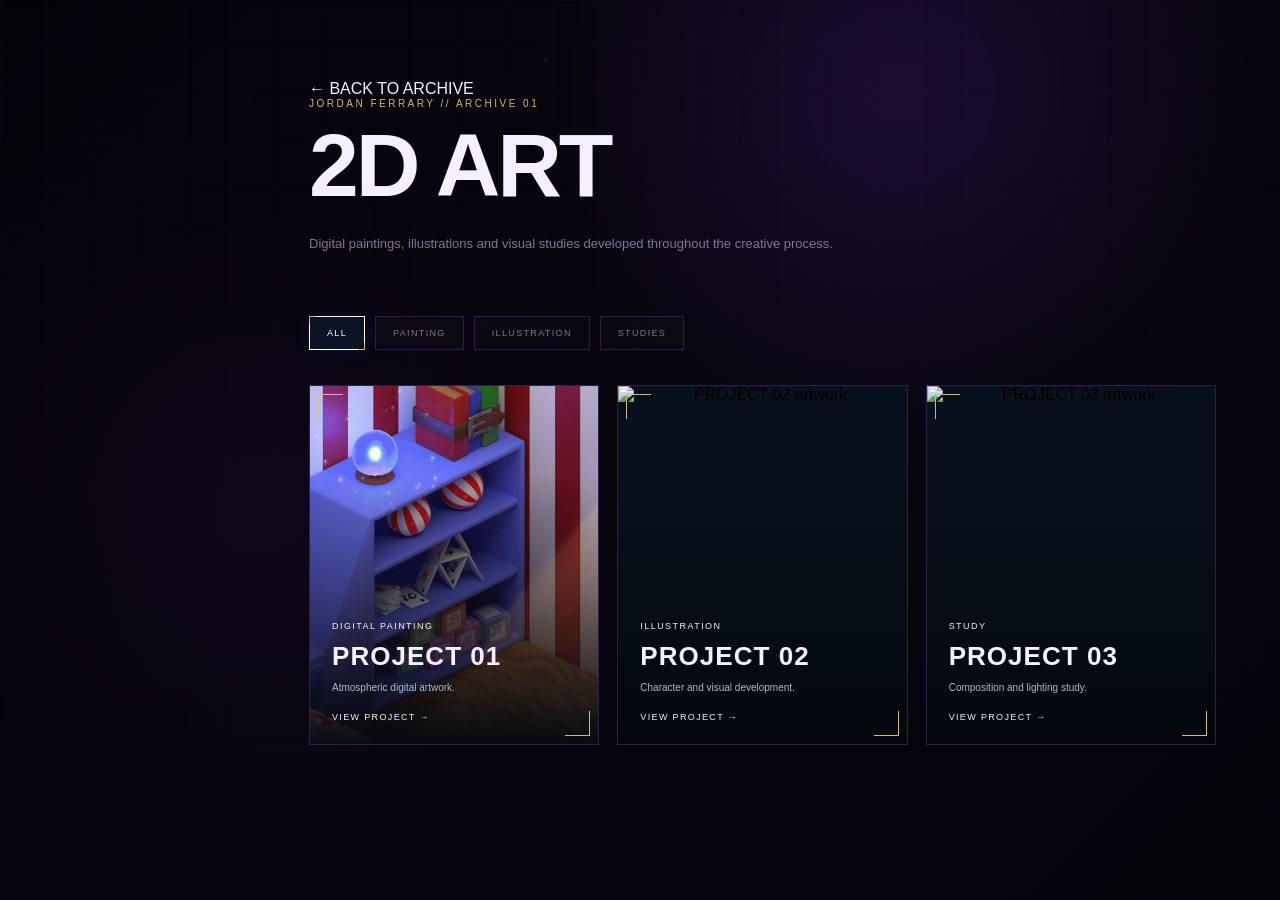
==== commit fb2b861a: "atualização da pagina de galeria" ====
--- a/2d/index.html
+++ b/2d/index.html
@@ -1,5 +1,5 @@
 <!DOCTYPE html>
-<html lang="pt-BR">
+<html lang="en">
 
 <head>
 
@@ -11,10 +11,22 @@
     >
 
     <title>2D ARCHIVE // JORDAN FERRARY</title>
-    <link rel="icon" type="image/x-icon" href="../img/favicon.ico">
-
-    <link rel="stylesheet" href="../css/gallery.css">
-    <link rel="stylesheet" href="../css/style.css">
+
+    <link
+        rel="icon"
+        type="image/x-icon"
+        href="../img/favicon.ico"
+    >
+
+    <link
+        rel="stylesheet"
+        href="../css/gallery.css"
+    >
+
+    <link
+        rel="stylesheet"
+        href="../css/style.css"
+    >
 
 </head>
 
@@ -24,69 +36,121 @@
 
 <section class="gallery-page">
 
+    <!-- =====================================================
+         HEADER
+         ===================================================== -->
+
     <header class="gallery-header">
+
         <a
-        href="../index.html"
-        class="back"
-    >
-        <span class="back-symbol">←</span>
-        BACK TO ARCHIVE
-    </a>
+            href="../index.html"
+            class="back"
+        >
+            <span class="back-symbol">←</span>
+            BACK TO ARCHIVE
+        </a>
+
 
         <div class="gallery-kicker">
             JORDAN FERRARY // ARCHIVE 01
         </div>
 
+
         <h1 class="gallery-title">
             2D ART
         </h1>
 
+
         <p class="gallery-description">
 
-            Pinturas digitais, ilustrações e estudos
-            visuais desenvolvidos ao longo do processo
-            criativo.
+            Digital paintings, illustrations and visual
+            studies developed throughout the creative process.
 
         </p>
 
     </header>
 
 
+    <!-- =====================================================
+         FILTERS
+         ===================================================== -->
+
     <div class="gallery-controls">
 
-        <button class="filter-button active" data-filter="all">
+        <button
+            class="filter-button active"
+            data-filter="all"
+        >
             ALL
         </button>
 
-        <button class="filter-button" data-filter="painting">
+        <button
+            class="filter-button"
+            data-filter="painting"
+        >
             PAINTING
         </button>
 
-        <button class="filter-button" data-filter="illustration">
+        <button
+            class="filter-button"
+            data-filter="illustration"
+        >
             ILLUSTRATION
         </button>
 
-        <button class="filter-button" data-filter="study">
+        <button
+            class="filter-button"
+            data-filter="study"
+        >
             STUDIES
         </button>
 
     </div>
 
 
+    <!-- =====================================================
+         GALLERY
+         ===================================================== -->
+
     <div class="gallery-grid">
 
+
+        <!-- =================================================
+             PROJECT 01
+             ================================================= -->
 
         <article
             class="gallery-card"
             data-category="painting"
         >
 
-            <div
-                class="gallery-card-image"
-                style="background-image:url('assets/projeto-001/thumbnail.jpg')"
-            ></div>
+            <!-- IMAGE / ZOOM AREA -->
+
+            <button
+                class="gallery-card-image-button"
+                type="button"
+                aria-label="Open PROJECT 01 preview"
+                data-image="assets/projeto-001/thumbnail.jpg"
+                data-title="PROJECT 01"
+            >
+
+                <img
+                    src="assets/projeto-001/thumbnail.jpg"
+                    alt="PROJECT 01 artwork"
+                    class="gallery-card-image"
+                >
+
+                <span class="image-zoom-indicator">
+                    ⊕
+                </span>
+
+            </button>
+
 
             <div class="gallery-card-overlay"></div>
+
+
+            <!-- CONTENT -->
 
             <div class="gallery-card-content">
 
@@ -103,7 +167,7 @@
                 </p>
 
                 <a
-                    href="projects/project-001.html"
+                    href="assets/projeto-001/index.html"
                     class="gallery-card-link"
                 >
                     VIEW PROJECT →
@@ -113,18 +177,39 @@
 
         </article>
 
+
+        <!-- =================================================
+             PROJECT 02
+             ================================================= -->
 
         <article
             class="gallery-card"
             data-category="illustration"
         >
 
-            <div
-                class="gallery-card-image"
-                style="background-image:url('assets/projetos/projeto-002/thumbnail.jpg')"
-            ></div>
+            <button
+                class="gallery-card-image-button"
+                type="button"
+                aria-label="Open PROJECT 02 preview"
+                data-image="assets/projeto-002/thumbnail.jpg"
+                data-title="PROJECT 02"
+            >
+
+                <img
+                    src="assets/projeto-002/thumbnail.jpg"
+                    alt="PROJECT 02 artwork"
+                    class="gallery-card-image"
+                >
+
+                <span class="image-zoom-indicator">
+                    ⊕
+                </span>
+
+            </button>
+
 
             <div class="gallery-card-overlay"></div>
+
 
             <div class="gallery-card-content">
 
@@ -141,7 +226,7 @@
                 </p>
 
                 <a
-                    href="projects/project-02.html"
+                    href="assets/projeto-002/index.html"
                     class="gallery-card-link"
                 >
                     VIEW PROJECT →
@@ -151,18 +236,39 @@
 
         </article>
 
+
+        <!-- =================================================
+             PROJECT 03
+             ================================================= -->
 
         <article
             class="gallery-card"
             data-category="study"
         >
 
-            <div
-                class="gallery-card-image"
-                style="background-image:url('assets/projetos/projeto-003/thumbnail')"
-            ></div>
+            <button
+                class="gallery-card-image-button"
+                type="button"
+                aria-label="Open PROJECT 03 preview"
+                data-image="assets/projeto-003/thumbnail.jpg"
+                data-title="PROJECT 03"
+            >
+
+                <img
+                    src="assets/projeto-003/thumbnail.jpg"
+                    alt="PROJECT 03 artwork"
+                    class="gallery-card-image"
+                >
+
+                <span class="image-zoom-indicator">
+                    ⊕
+                </span>
+
+            </button>
+
 
             <div class="gallery-card-overlay"></div>
+
 
             <div class="gallery-card-content">
 
@@ -179,7 +285,7 @@
                 </p>
 
                 <a
-                    href="projects/project-03.html"
+                    href="assets/projeto-003/index.html"
                     class="gallery-card-link"
                 >
                     VIEW PROJECT →
@@ -189,6 +295,7 @@
 
         </article>
 
+
     </div>
 
 </section>
@@ -196,50 +303,46 @@
 </main>
 
 
-<script>
-
-const buttons =
-    document.querySelectorAll(".filter-button");
-
-const cards =
-    document.querySelectorAll(".gallery-card");
-
-
-buttons.forEach(button => {
-
-    button.addEventListener("click", () => {
-
-        buttons.forEach(btn =>
-            btn.classList.remove("active")
-        );
-
-        button.classList.add("active");
-
-        const filter =
-            button.dataset.filter;
-
-        cards.forEach(card => {
-
-            if (
-                filter === "all" ||
-                card.dataset.category === filter
-            ) {
-
-                card.style.display = "";
-
-            } else {
-
-                card.style.display = "none";
-
-            }
-
-        });
-
-    });
-
-});
-
-</script>
+<!-- =========================================================
+     IMAGE LIGHTBOX
+     ========================================================= -->
+
+<div
+    class="image-lightbox"
+    id="imageLightbox"
+    aria-hidden="true"
+>
+
+    <button
+        class="lightbox-close"
+        type="button"
+        aria-label="Close image preview"
+    >
+        ×
+    </button>
+
+
+    <div class="lightbox-content">
+
+        <img
+            src=""
+            alt=""
+            class="lightbox-image"
+            id="lightboxImage"
+        >
+
+        <div
+            class="lightbox-title"
+            id="lightboxTitle"
+        ></div>
+
+    </div>
+
+</div>
+
+
+<script src="../js/gallery.js"></script>
 
 </body>
-</html>
+
+</html>
--- a/css/gallery.css
+++ b/css/gallery.css
@@ -1,158 +1,898 @@
 /* =========================================================
    JORDAN FERRARY
-   GALLERY SYSTEM
+   2D GALLERY SYSTEM
+   ========================================================= */
+
+
+/* =========================================================
+   PAGE
    ========================================================= */
 
 .gallery-page {
+
     min-height: 100vh;
-    padding: 80px 5vw;
-}
+
+    padding:
+        80px 5vw
+        100px;
+
+}
+
+
+/* =========================================================
+   HEADER
+   ========================================================= */
 
 .gallery-header {
+
     max-width: 900px;
+
     margin-bottom: 60px;
-}
+
+}
+
 
 .gallery-kicker {
+
     color: var(--gold);
+
+    font-size: 10px;
+
+    letter-spacing: .25em;
+
+    margin-bottom: 16px;
+
+}
+
+
+.gallery-title {
+
+    margin: 0;
+
+    font-family:
+        "Space Grotesk",
+        sans-serif;
+
+    font-size:
+        clamp(
+            48px,
+            7vw,
+            90px
+        );
+
+    line-height: .9;
+
+    letter-spacing: -.035em;
+
+}
+
+
+.gallery-description {
+
+    max-width: 650px;
+
+    margin-top: 26px;
+
+    color: var(--muted);
+
+    font-size: 13px;
+
+    line-height: 1.9;
+
+}
+
+
+/* =========================================================
+   FILTERS
+   ========================================================= */
+
+.gallery-controls {
+
+    display: flex;
+
+    flex-wrap: wrap;
+
+    gap: 10px;
+
+    margin-bottom: 35px;
+
+}
+
+
+.filter-button {
+
+    position: relative;
+
+    border:
+        1px solid
+        var(--line);
+
+    background:
+        rgba(255,255,255,.015);
+
+    color: var(--muted);
+
+    padding:
+        11px 17px;
+
+    cursor: pointer;
+
     font-size: 9px;
-    letter-spacing: .25em;
-    margin-bottom: 15px;
-}
-
-.gallery-title {
-    margin: 0;
-    font-family: "Space Grotesk", sans-serif;
-    font-size: clamp(45px, 7vw, 90px);
-    line-height: .9;
-}
-
-.gallery-description {
-    max-width: 650px;
-    margin-top: 25px;
-    color: var(--muted);
-    line-height: 1.8;
-}
-
-.gallery-controls {
-    display: flex;
-    flex-wrap: wrap;
-    gap: 10px;
-    margin-bottom: 35px;
-}
-
-.filter-button {
-    border: 1px solid var(--line);
-    background: transparent;
-    color: var(--muted);
-    padding: 10px 16px;
-    cursor: pointer;
-    font-size: 8px;
+
     letter-spacing: .15em;
-    transition: .25s ease;
-}
+
+    transition:
+        color .25s ease,
+        border-color .25s ease,
+        background .25s ease,
+        box-shadow .25s ease;
+
+}
+
 
 .filter-button:hover,
 .filter-button.active {
+
     color: white;
-    border-color: var(--cyan);
-    background: rgba(40,191,255,.08);
-}
+
+    border-color:
+        var(--cyan);
+
+    background:
+        rgba(40,191,255,.08);
+
+    box-shadow:
+        0 0 18px
+        rgba(40,191,255,.08);
+
+}
+
+
+.filter-button::before,
+.filter-button::after {
+
+    content: "";
+
+    position: absolute;
+
+    width: 6px;
+    height: 6px;
+
+    border-color:
+        var(--gold);
+
+    border-style: solid;
+
+    opacity: 0;
+
+    transition: opacity .25s ease;
+
+}
+
+
+.filter-button::before {
+
+    left: -1px;
+    top: -1px;
+
+    border-width:
+        1px 0 0 1px;
+
+}
+
+
+.filter-button::after {
+
+    right: -1px;
+    bottom: -1px;
+
+    border-width:
+        0 1px 1px 0;
+
+}
+
+
+.filter-button.active::before,
+.filter-button.active::after {
+
+    opacity: 1;
+
+}
+
+
+/* =========================================================
+   GALLERY GRID
+   ========================================================= */
 
 .gallery-grid {
+
     display: grid;
-    grid-template-columns: repeat(3, 1fr);
+
+    grid-template-columns:
+        repeat(3, 1fr);
+
     gap: 18px;
-}
+
+}
+
+
+/* =========================================================
+   GALLERY CARD
+   ========================================================= */
 
 .gallery-card {
+
     position: relative;
+
     min-height: 360px;
+
     overflow: hidden;
-    border: 1px solid var(--line);
-    background: #07101c;
-    transition: .3s ease;
-}
+
+    border:
+        1px solid
+        var(--line);
+
+    background:
+        #07101c;
+
+    transition:
+        transform .3s ease,
+        border-color .3s ease,
+        box-shadow .3s ease;
+
+}
+
 
 .gallery-card:hover {
-    transform: translateY(-6px);
-    border-color: var(--cyan);
-    box-shadow: 0 15px 40px rgba(0,0,0,.35);
-}
+
+    transform:
+        translateY(-6px);
+
+    border-color:
+        var(--cyan);
+
+    box-shadow:
+        0 15px 40px
+        rgba(0,0,0,.35),
+
+        0 0 25px
+        rgba(40,191,255,.08);
+
+}
+
+
+/* =========================================================
+   IMAGE BUTTON
+   ========================================================= */
+
+.gallery-card-image-button {
+
+    position: absolute;
+
+    inset: 0;
+
+    width: 100%;
+    height: 100%;
+
+    padding: 0;
+
+    border: 0;
+
+    background: transparent;
+
+    cursor: zoom-in;
+
+    overflow: hidden;
+
+}
+
+
+/* =========================================================
+   IMAGE
+   ========================================================= */
 
 .gallery-card-image {
+
     position: absolute;
+
     inset: 0;
-    background-size: cover;
-    background-position: center;
-    transition: transform .5s ease;
-}
-
-.gallery-card:hover .gallery-card-image {
-    transform: scale(1.05);
-}
+
+    width: 100%;
+    height: 100%;
+
+    object-fit: cover;
+
+    object-position: center;
+
+    transition:
+        transform .55s
+        cubic-bezier(.2,.7,.2,1);
+
+}
+
+
+/* Zoom visual do card */
+
+.gallery-card:hover
+.gallery-card-image {
+
+    transform:
+        scale(1.045);
+
+}
+
+
+/* =========================================================
+   ZOOM INDICATOR
+   ========================================================= */
+
+.image-zoom-indicator {
+
+    position: absolute;
+
+    top: 18px;
+    right: 18px;
+
+    width: 32px;
+    height: 32px;
+
+    display: grid;
+
+    place-items: center;
+
+    border:
+        1px solid
+        rgba(255,255,255,.25);
+
+    background:
+        rgba(4,8,15,.45);
+
+    backdrop-filter:
+        blur(8px);
+
+    color:
+        var(--cyan);
+
+    font-size: 16px;
+
+    opacity: 0;
+
+    transform:
+        translateY(-5px);
+
+    transition:
+        opacity .25s ease,
+        transform .25s ease;
+
+    z-index: 5;
+
+}
+
+
+.gallery-card:hover
+.image-zoom-indicator {
+
+    opacity: 1;
+
+    transform:
+        translateY(0);
+
+}
+
+
+/* =========================================================
+   IMAGE OVERLAY
+   ========================================================= */
 
 .gallery-card-overlay {
+
     position: absolute;
+
     inset: 0;
+
     background:
         linear-gradient(
             0deg,
             rgba(3,7,13,.98),
-            rgba(3,7,13,.05) 70%
+            rgba(3,7,13,.38) 42%,
+            rgba(3,7,13,.02) 75%
         );
-}
+
+    pointer-events: none;
+
+    z-index: 1;
+
+}
+
+
+/* =========================================================
+   CARD CORNERS
+   ========================================================= */
+
+.gallery-card::before,
+.gallery-card::after {
+
+    content: "";
+
+    position: absolute;
+
+    width: 24px;
+    height: 24px;
+
+    z-index: 6;
+
+    pointer-events: none;
+
+    border-color:
+        var(--gold);
+
+    border-style: solid;
+
+}
+
+
+.gallery-card::before {
+
+    left: 8px;
+    top: 8px;
+
+    border-width:
+        1px 0 0 1px;
+
+}
+
+
+.gallery-card::after {
+
+    right: 8px;
+    bottom: 8px;
+
+    border-width:
+        0 1px 1px 0;
+
+}
+
+
+/* =========================================================
+   CARD CONTENT
+   ========================================================= */
 
 .gallery-card-content {
+
     position: absolute;
+
     left: 22px;
     right: 22px;
+
     bottom: 20px;
-    z-index: 2;
-}
+
+    z-index: 7;
+
+}
+
 
 .gallery-card-content small {
-    color: var(--cyan);
-    font-size: 7px;
+
+    color:
+        var(--cyan);
+
+    font-size: 9px;
+
     letter-spacing: .16em;
-}
+
+}
+
 
 .gallery-card-content h3 {
-    margin: 8px 0;
-    font-family: "Space Grotesk";
+
+    margin:
+        8px 0;
+
+    font-family:
+        "Space Grotesk",
+        sans-serif;
+
+    font-size: 26px;
+
+    letter-spacing: .04em;
+
+    color:
+        var(--text);
+
+}
+
+
+.gallery-card-content p {
+
+    margin: 0;
+
+    max-width: 420px;
+
+    color:
+        #aeb9c9;
+
+    font-size: 10px;
+
+    line-height: 1.6;
+
+}
+
+
+/* =========================================================
+   VIEW PROJECT
+   ========================================================= */
+
+.gallery-card-link {
+
+    display: inline-flex;
+
+    align-items: center;
+
+    gap: 8px;
+
+    margin-top: 16px;
+
+    color:
+        var(--cyan);
+
+    font-size: 9px;
+
+    letter-spacing: .15em;
+
+    transition:
+        color .25s ease,
+        gap .25s ease;
+
+}
+
+
+.gallery-card-link:hover {
+
+    color:
+        white;
+
+    gap: 13px;
+
+}
+
+
+/* =========================================================
+   LIGHTBOX
+   ========================================================= */
+
+.image-lightbox {
+
+    position: fixed;
+
+    inset: 0;
+
+    z-index: 200;
+
+    display: flex;
+
+    align-items: center;
+
+    justify-content: center;
+
+    padding: 40px;
+
+    background:
+        rgba(2,4,10,.92);
+
+    backdrop-filter:
+        blur(14px);
+
+    opacity: 0;
+
+    visibility: hidden;
+
+    pointer-events: none;
+
+    transition:
+        opacity .25s ease,
+        visibility .25s ease;
+
+}
+
+
+.image-lightbox.open {
+
+    opacity: 1;
+
+    visibility: visible;
+
+    pointer-events: auto;
+
+}
+
+
+/* =========================================================
+   LIGHTBOX CONTENT
+   ========================================================= */
+
+.lightbox-content {
+
+    position: relative;
+
+    max-width:
+        min(92vw, 1400px);
+
+    max-height:
+        90vh;
+
+    display: flex;
+
+    flex-direction: column;
+
+    align-items: center;
+
+    gap: 15px;
+
+}
+
+
+/* =========================================================
+   LIGHTBOX IMAGE
+   ========================================================= */
+
+.lightbox-image {
+
+    display: block;
+
+    max-width:
+        92vw;
+
+    max-height:
+        82vh;
+
+    width: auto;
+    height: auto;
+
+    object-fit: contain;
+
+    border:
+        1px solid
+        rgba(255,255,255,.12);
+
+    box-shadow:
+        0 25px 100px
+        rgba(0,0,0,.65),
+
+        0 0 50px
+        rgba(40,191,255,.06);
+
+}
+
+
+/* =========================================================
+   LIGHTBOX TITLE
+   ========================================================= */
+
+.lightbox-title {
+
+    color:
+        var(--muted);
+
+    font-size: 9px;
+
+    letter-spacing: .2em;
+
+}
+
+
+/* =========================================================
+   CLOSE BUTTON
+   ========================================================= */
+
+.lightbox-close {
+
+    position: absolute;
+
+    top: 25px;
+    right: 30px;
+
+    width: 42px;
+    height: 42px;
+
+    display: grid;
+
+    place-items: center;
+
+    border:
+        1px solid
+        var(--line);
+
+    background:
+        rgba(5,9,19,.7);
+
+    color:
+        var(--text);
+
     font-size: 25px;
-}
-
-.gallery-card-content p {
-    margin: 0;
-    color: #8998aa;
-    font-size: 8px;
-}
-
-.gallery-card-link {
-    display: inline-block;
-    margin-top: 15px;
-    color: var(--cyan);
-    font-size: 8px;
-    letter-spacing: .15em;
-}
-
-@media(max-width:900px) {
+
+    line-height: 1;
+
+    cursor: pointer;
+
+    z-index: 10;
+
+    transition:
+        color .25s ease,
+        border-color .25s ease,
+        box-shadow .25s ease;
+
+}
+
+
+.lightbox-close:hover {
+
+    color:
+        var(--cyan);
+
+    border-color:
+        var(--cyan);
+
+    box-shadow:
+        0 0 20px
+        rgba(40,191,255,.15);
+
+}
+
+
+/* =========================================================
+   BODY LOCK
+   ========================================================= */
+
+body.lightbox-open {
+
+    overflow: hidden;
+
+}
+
+
+/* =========================================================
+   TABLET
+   ========================================================= */
+
+@media(max-width:1100px) {
 
     .gallery-grid {
-        grid-template-columns: repeat(2, 1fr);
-    }
-
-}
+
+        grid-template-columns:
+            repeat(2, 1fr);
+
+    }
+
+}
+
+
+/* =========================================================
+   MOBILE
+   ========================================================= */
 
 @media(max-width:600px) {
 
     .gallery-page {
-        padding: 50px 22px;
-    }
+
+        padding:
+            50px 22px
+            70px;
+
+    }
+
+
+    .gallery-header {
+
+        margin-bottom: 45px;
+
+    }
+
+
+    .gallery-title {
+
+        font-size:
+            clamp(
+                46px,
+                15vw,
+                70px
+            );
+
+    }
+
+
+    .gallery-description {
+
+        font-size: 12px;
+
+    }
+
+
+    .gallery-controls {
+
+        gap: 7px;
+
+    }
+
+
+    .filter-button {
+
+        padding:
+            10px 13px;
+
+        font-size: 8px;
+
+    }
+
 
     .gallery-grid {
-        grid-template-columns: 1fr;
-    }
-
-}
+
+        grid-template-columns:
+            1fr;
+
+    }
+
+
+    .gallery-card {
+
+        min-height:
+            330px;
+
+    }
+
+
+    .gallery-card-content {
+
+        left: 18px;
+        right: 18px;
+
+        bottom: 18px;
+
+    }
+
+
+    .gallery-card-content h3 {
+
+        font-size: 24px;
+
+    }
+
+
+    .image-zoom-indicator {
+
+        opacity: 1;
+
+        transform:
+            translateY(0);
+
+    }
+
+
+    .image-lightbox {
+
+        padding: 20px;
+
+    }
+
+
+    .lightbox-image {
+
+        max-width:
+            94vw;
+
+        max-height:
+            78vh;
+
+    }
+
+
+    .lightbox-close {
+
+        top: 15px;
+        right: 15px;
+
+        width: 38px;
+        height: 38px;
+
+    }
+
+}
--- a/css/style.css
+++ b/css/style.css
@@ -1,6 +1,6 @@
 /* =========================================================
    JORDAN FERRARY // DIGITAL ARCHIVE
-   CYBER FANTASY PORTFOLIO
+   ARCANE TECH // VISUAL PORTFOLIO
    ========================================================= */
 
 
@@ -10,23 +10,53 @@
 
 :root {
 
-    --bg: #050913;
-    --bg2: #081120;
-
-    --panel: rgba(10, 21, 38, .78);
-
-    --text: #edf4ff;
-    --muted: #8997aa;
-
-    --cyan: #28bfff;
-    --cyan2: #78ddff;
+    /* BACKGROUNDS */
+
+    --bg: #06040d;
+    --bg-deep: #090611;
+    --bg-panel: #0d0918;
+    --bg-panel-2: #120c20;
+
+    /* PURPLE SYSTEM */
+
+    --purple: #9b5cff;
+    --purple-bright: #bd7cff;
+    --purple-neon: #d28cff;
+    --purple-dark: #542b8f;
+
+    /* GOLD SYSTEM */
 
     --gold: #d9b66d;
-    --purple: #9b72ff;
-
-    --line: rgba(115, 160, 205, .25);
-
-    --ornament: rgba(217, 182, 109, .72);
+    --gold-bright: #f0d58b;
+    --gold-dark: #80652f;
+
+    /* TEXT */
+
+    --text: #f5efff;
+    --text-soft: #c7bad8;
+    --muted: #82758f;
+    --muted-dark: #554b61;
+
+    /* LINES */
+
+    --line: rgba(173, 112, 255, .20);
+    --line-bright: rgba(190, 125, 255, .48);
+    --gold-line: rgba(217, 182, 109, .45);
+
+    /* EFFECTS */
+
+    --purple-glow:
+        0 0 25px rgba(155, 92, 255, .22);
+
+    --purple-glow-strong:
+        0 0 45px rgba(178, 92, 255, .28);
+
+    --gold-glow:
+        0 0 20px rgba(217, 182, 109, .16);
+
+    --panel:
+        rgba(13, 9, 24, .78);
+
 }
 
 
@@ -40,36 +70,55 @@
 
 html {
     scroll-behavior: smooth;
-    scroll-padding-top: 30px;
+    scroll-padding-top: 40px;
 }
 
 body {
 
     margin: 0;
 
+    min-height: 100vh;
+
+    color: var(--text);
+
+    font-family: "Inter", sans-serif;
+
     background:
+
         radial-gradient(
-            circle at 65% 20%,
-            rgba(28, 107, 190, .20),
+            circle at 70% 10%,
+            rgba(143, 63, 255, .14),
             transparent 30%
         ),
+
         radial-gradient(
-            circle at 90% 70%,
-            rgba(116, 45, 190, .12),
-            transparent 25%
+            circle at 20% 55%,
+            rgba(91, 31, 165, .08),
+            transparent 30%
         ),
-        var(--bg);
-
-    color: var(--text);
-
-    font-family: "Inter", sans-serif;
+
+        linear-gradient(
+            135deg,
+            #05030a,
+            #08050f 50%,
+            #05030a
+        );
 
     overflow-x: hidden;
 }
 
-
-/* =========================================================
-   GLOBAL BACKGROUND
+a {
+    color: inherit;
+    text-decoration: none;
+}
+
+button {
+    font: inherit;
+}
+
+
+/* =========================================================
+   GLOBAL GRID
    ========================================================= */
 
 body::before {
@@ -80,99 +129,103 @@
 
     inset: 0;
 
+    z-index: -3;
+
     pointer-events: none;
 
     background-image:
+
         linear-gradient(
-            rgba(255,255,255,.025) 1px,
+            rgba(176, 112, 255, .025) 1px,
             transparent 1px
         ),
+
         linear-gradient(
             90deg,
-            rgba(255,255,255,.025) 1px,
+            rgba(176, 112, 255, .025) 1px,
             transparent 1px
         );
 
-    background-size: 45px 45px;
+    background-size: 46px 46px;
 
     mask-image:
         linear-gradient(
             to bottom,
-            black,
+            black 0%,
             transparent 90%
         );
+}
+
+
+/* =========================================================
+   AMBIENT STARS
+   ========================================================= */
+
+body::after {
+
+    content: "✦     ·          ✧              ·       ✦             ·              ✧";
+
+    position: fixed;
+
+    inset: 0;
 
     z-index: -2;
-}
-
-
-body::after {
-
-    content: "";
+
+    pointer-events: none;
+
+    color: rgba(214, 165, 255, .20);
+
+    font-size: 11px;
+
+    letter-spacing: 70px;
+
+    line-height: 100px;
+
+    white-space: normal;
+
+    opacity: .35;
+
+    transform: rotate(-8deg);
+
+    overflow: hidden;
+}
+
+
+/* =========================================================
+   SIDEBAR
+   ========================================================= */
+
+.sidebar {
 
     position: fixed;
 
-    inset: 0;
-
-    pointer-events: none;
-
-    z-index: 100;
-
-    opacity: .025;
-
-    background:
-        repeating-linear-gradient(
-            to bottom,
-            white 0px,
-            white 1px,
-            transparent 1px,
-            transparent 5px
-        );
-}
-
-a {
-
-    color: inherit;
-
-    text-decoration: none;
-}
-
-
-button {
-
-    font: inherit;
-}
-
-/* =========================================================
-   SIDEBAR
-   ========================================================= */
-
-.sidebar {
-
-    position: fixed;
-
+    top: 0;
     left: 0;
-    top: 0;
 
     width: 245px;
     height: 100vh;
 
     padding: 38px 18px 25px;
 
-    border-right: 1px solid var(--line);
+    z-index: 50;
+
+    display: flex;
+
+    flex-direction: column;
 
     background:
+
         linear-gradient(
             180deg,
-            rgba(4,9,19,.98),
-            rgba(4,10,20,.92)
+            rgba(11, 6, 19, .98),
+            rgba(7, 4, 13, .97)
         );
 
-    z-index: 50;
-
-    display: flex;
-
-    flex-direction: column;
+    border-right:
+        1px solid var(--line);
+
+    box-shadow:
+        10px 0 50px rgba(0, 0, 0, .22);
 
     transition:
         transform .35s ease,
@@ -190,231 +243,311 @@
 
     padding-bottom: 28px;
 
-    border-bottom: 1px solid var(--line);
-}
-
-
-.brand-symbol {
+    border-bottom:
+        1px solid var(--line);
 
     position: relative;
-
-    width: 60px;
-    height: 60px;
-
-    margin: auto;
-    margin-bottom: 18px;
-
-    display: grid;
-
-    place-items: center;
-
-    border: 1px solid var(--gold);
-
-    transform: rotate(45deg);
-
-    color: var(--gold);
-
-    box-shadow:
-        0 0 25px rgba(217,182,109,.08);
-
-    transition: .35s ease;
-}
-
-
-.brand-symbol::before,
-.brand-symbol::after {
+}
+
+.brand::after {
 
     content: "";
 
     position: absolute;
 
-    pointer-events: none;
-
-    border: 1px solid rgba(217,182,109,.3);
-}
-
-
-.brand-symbol::before {
-
-    inset: -7px;
-
-    border-left-color: transparent;
-    border-right-color: transparent;
-}
-
-
-.brand-symbol::after {
-
-    inset: 7px;
-
-    border-top-color: transparent;
-    border-bottom-color: transparent;
-}
-
-
-.brand-symbol:hover {
-
-    color: var(--cyan);
-
-    border-color: var(--cyan);
-
-    transform:
-        rotate(45deg)
-        scale(1.05);
-
-    box-shadow:
-        0 0 30px rgba(40,191,255,.15);
-}
-
-
-.brand-symbol span {
-
-    transform: rotate(-45deg);
-
-    font-size: 25px;
-}
-
-
-.brand h2,
-.brand h3 {
-
-    margin: 0;
-
-    font-family: "Space Grotesk";
-
-    font-size: 18px;
-
-    letter-spacing: .28em;
-
-    font-weight: 500;
-}
-
-
-.brand h3 {
-
-    margin-top: 4px;
-}
-
-
-.brand small {
-
-    display: block;
-
-    margin-top: 12px;
-
-    color: var(--gold);
-
-    font-size: 8px;
-
-    letter-spacing: .3em;
-}
-
-
-/* =========================================================
-   NAVIGATION
-   ========================================================= */
-
-.nav {
-
-    display: grid;
-
-    gap: 5px;
-
-    padding-top: 25px;
-}
-
-
-.nav a {
-
-    min-height: 58px;
-
-    padding: 8px 12px;
-
-    display: flex;
-
-    align-items: center;
-
-    gap: 14px;
-
-    border: 1px solid transparent;
-
-    color: #aab7c8;
-
-    transition: .25s ease;
-
-    position: relative;
-}
-
-
-.nav a::before {
-
-    content: "";
-
-    position: absolute;
-
-    left: -1px;
-
-    top: 50%;
-
-    width: 2px;
-    height: 0;
-
-    background: var(--cyan);
-
-    transform: translateY(-50%);
-
-    transition: .25s ease;
-}
-
-
-.nav a:hover,
-.nav a.active {
-
-    color: white;
-
-    border-color:
-        rgba(40,191,255,.35);
+    bottom: -1px;
+    left: 25%;
+
+    width: 50%;
+
+    height: 1px;
 
     background:
         linear-gradient(
             90deg,
-            rgba(21,110,180,.22),
+            transparent,
+            var(--gold),
             transparent
         );
 
+    opacity: .5;
+}
+
+
+.brand-symbol {
+
+    position: relative;
+
+    width: 58px;
+    height: 58px;
+
+    margin:
+        0 auto 18px;
+
+    display: grid;
+
+    place-items: center;
+
+    border:
+        1px solid var(--gold);
+
+    color: var(--gold);
+
+    transform: rotate(45deg);
+
     box-shadow:
-        inset 3px 0 rgba(40,191,255,.08);
-}
-
-
-.nav a:hover::before,
-.nav a.active::before {
+        var(--gold-glow);
+
+    transition:
+        transform .35s ease,
+        border-color .35s ease,
+        color .35s ease,
+        box-shadow .35s ease;
+}
+
+
+.brand-symbol::before,
+.brand-symbol::after {
+
+    content: "";
+
+    position: absolute;
+
+    pointer-events: none;
+
+    border:
+        1px solid rgba(217, 182, 109, .30);
+}
+
+
+.brand-symbol::before {
+
+    inset: -7px;
+
+    border-left-color: transparent;
+    border-right-color: transparent;
+}
+
+
+.brand-symbol::after {
+
+    inset: 7px;
+
+    border-top-color: transparent;
+    border-bottom-color: transparent;
+}
+
+
+.brand-symbol:hover {
+
+    color: var(--purple-bright);
+
+    border-color: var(--purple-bright);
+
+    box-shadow:
+        0 0 35px rgba(181, 100, 255, .25);
+
+    transform:
+        rotate(45deg)
+        scale(1.06);
+}
+
+
+.brand-symbol span {
+
+    transform: rotate(-45deg);
+
+    font-size: 23px;
+}
+
+
+.brand h2,
+.brand h3 {
+
+    margin: 0;
+
+    font-family: "Space Grotesk", sans-serif;
+
+    font-size: 18px;
+
+    font-weight: 500;
+
+    letter-spacing: .28em;
+}
+
+
+.brand h3 {
+    margin-top: 4px;
+}
+
+
+.brand small {
+
+    display: block;
+
+    margin-top: 12px;
+
+    color: var(--gold);
+
+    font-size: 8px;
+
+    letter-spacing: .28em;
+}
+
+
+/* =========================================================
+   NAVIGATION
+   ========================================================= */
+
+.nav {
+
+    display: grid;
+
+    gap: 5px;
+
+    padding-top: 25px;
+}
+
+
+.nav-link {
+
+    min-height: 58px;
+
+    padding: 8px 12px;
+
+    display: flex;
+
+    align-items: center;
+
+    gap: 14px;
+
+    position: relative;
+
+    border:
+        1px solid transparent;
+
+    color: var(--muted);
+
+    transition:
+        color .25s ease,
+        border-color .25s ease,
+        background .25s ease,
+        transform .25s ease;
+}
+
+
+.nav-link::before {
+
+    content: "";
+
+    position: absolute;
+
+    left: -1px;
+
+    top: 50%;
+
+    width: 2px;
+    height: 0;
+
+    background:
+        linear-gradient(
+            var(--purple),
+            var(--gold)
+        );
+
+    transform:
+        translateY(-50%);
+
+    transition:
+        height .25s ease;
+}
+
+
+.nav-link::after {
+
+    content: "";
+
+    position: absolute;
+
+    right: 8px;
+    top: 8px;
+
+    width: 6px;
+    height: 6px;
+
+    border-top:
+        1px solid var(--gold);
+
+    border-right:
+        1px solid var(--gold);
+
+    opacity: 0;
+
+    transition: opacity .25s ease;
+}
+
+
+.nav-link:hover,
+.nav-link.active {
+
+    color: var(--text);
+
+    border-color:
+        var(--line-bright);
+
+    background:
+
+        linear-gradient(
+            90deg,
+            rgba(126, 53, 206, .16),
+            rgba(87, 38, 132, .035)
+        );
+
+    box-shadow:
+        inset 3px 0 rgba(190, 115, 255, .10);
+}
+
+
+.nav-link:hover::before,
+.nav-link.active::before {
 
     height: 70%;
 }
 
 
+.nav-link:hover::after,
+.nav-link.active::after {
+
+    opacity: 1;
+}
+
+
 .nav-icon {
 
     width: 30px;
 
+    text-align: center;
+
     color: var(--gold);
 
-    text-align: center;
-
-    font-size: 20px;
-
-    transition: .25s ease;
-}
-
-
-.nav a.active .nav-icon,
-.nav a:hover .nav-icon {
-
-    color: var(--cyan);
+    font-size: 25px;
+
+    transition:
+        color .25s ease,
+        text-shadow .25s ease,
+        transform .25s ease;
+}
+
+
+.nav-link:hover .nav-icon,
+.nav-link.active .nav-icon {
+
+    color: var(--purple-bright);
 
     text-shadow:
-        0 0 12px rgba(40,191,255,.45);
+        0 0 15px rgba(189, 124, 255, .55);
+
+    transform: scale(1.08);
 }
 
 
@@ -422,9 +555,9 @@
 
     font-size: 10px;
 
+    font-weight: 600;
+
     letter-spacing: .15em;
-
-    font-weight: 600;
 }
 
 
@@ -434,45 +567,46 @@
 
     margin-top: 5px;
 
-    color: #637187;
-
-    font-size: 7px;
+    color: var(--muted-dark);
+
+    font-size: 9px;
 
     font-weight: 400;
-}
-
-
-.sub-link {
-
-    margin-left: 15px;
-
-    min-height: 48px !important;
-
-    opacity: .8;
-}
-
-
-/* =========================================================
-   SYSTEM PANEL
+
+    letter-spacing: .12em;
+}
+
+
+.nav-link.active .nav-text small {
+
+    color:
+        rgba(217, 182, 109, .65);
+}
+
+
+/* =========================================================
+   SYSTEM
    ========================================================= */
 
 .system {
 
+    position: relative;
+
     margin-top: auto;
 
     padding: 14px;
 
-    border: 1px solid var(--line);
-
-    background: rgba(255,255,255,.015);
-
-    font-size: 8px;
-
-    color: #66758a;
+    border:
+        1px solid var(--line);
+
+    background:
+        rgba(255, 255, 255, .012);
+
+    color: var(--muted-dark);
+
+    font-size: 9px;
 
     letter-spacing: .08em;
-
-    position: relative;
 }
 
 
@@ -486,18 +620,18 @@
     width: 8px;
     height: 8px;
 
-    border-color: var(--gold);
-
-    border-style: solid;
+    border:
+        1px solid var(--gold);
 }
 
 
 .system::before {
 
+    top: -1px;
     left: -1px;
-    top: -1px;
-
-    border-width: 1px 0 0 1px;
+
+    border-right: 0;
+    border-bottom: 0;
 }
 
 
@@ -506,7 +640,8 @@
     right: -1px;
     bottom: -1px;
 
-    border-width: 0 1px 1px 0;
+    border-left: 0;
+    border-top: 0;
 }
 
 
@@ -516,17 +651,20 @@
 
     margin-top: 7px;
 
-    color: #9caabd;
-
-    font-size: 7px;
+    color: var(--text-soft);
+
+    font-size: 8px;
 }
 
 
 .system b {
 
-    color: #54ff9b;
-
     margin-left: 4px;
+
+    color: #8effc2;
+
+    text-shadow:
+        0 0 8px rgba(142, 255, 194, .5);
 }
 
 
@@ -547,34 +685,19 @@
    ========================================================= */
 
 .topbar {
-   display: none;
+
+    display: none;
 
     height: 76px;
 
     padding: 0 5vw;
 
+    align-items: center;
+
     justify-content: space-between;
 
-    align-items: center;
-
-    border-bottom: 1px solid var(--line);
-}
-
-/* =========================================================
-   MOBILE HEADER
-   O TOPBAR EXISTE APENAS EM TELAS PEQUENAS
-   ========================================================= */
-
-.topbar {
-    display: none;
-}
-
-@media (max-width: 760px) {
-
-    .topbar {
-        display: flex;
-    }
-
+    border-bottom:
+        1px solid var(--line);
 }
 
 
@@ -597,10 +720,11 @@
 
     border-radius: 50%;
 
-    background: var(--cyan);
+    background:
+        var(--purple-bright);
 
     box-shadow:
-        0 0 12px var(--cyan);
+        0 0 12px var(--purple);
 }
 
 
@@ -608,9 +732,10 @@
 
     display: block;
 
-    margin: 6px 0 0 16px;
-
-    color: var(--cyan);
+    margin:
+        6px 0 0 16px;
+
+    color: var(--gold);
 
     font-size: 8px;
 }
@@ -622,7 +747,7 @@
 
     align-items: center;
 
-    gap: 25px;
+    gap: 20px;
 
     color: var(--gold);
 
@@ -633,13 +758,13 @@
 .top-icons a,
 .menu-toggle {
 
+    padding: 0;
+
+    border: 0;
+
     color: inherit;
 
     background: none;
-
-    border: 0;
-
-    padding: 0;
 
     cursor: pointer;
 
@@ -650,10 +775,10 @@
 .top-icons a:hover,
 .menu-toggle:hover {
 
-    color: var(--cyan);
+    color: var(--purple-bright);
 
     text-shadow:
-        0 0 12px var(--cyan);
+        0 0 14px var(--purple);
 }
 
 
@@ -663,21 +788,22 @@
 
 .hero {
 
-    min-height: 670px;
-
-    padding: 70px 5vw 50px;
+    min-height: 700px;
+
+    padding:
+        75px 5vw
+        65px;
 
     display: grid;
 
     grid-template-columns:
-        1.05fr
-        1fr
-        .7fr;
+        .95fr
+        1.05fr;
+
+    gap: 50px;
 
     align-items: center;
 
-    gap: 15px;
-
     position: relative;
 }
 
@@ -688,806 +814,583 @@
 
     position: absolute;
 
-    inset: 0;
-
-    background:
-        radial-gradient(
-            ellipse at 58% 50%,
-            rgba(28,120,205,.20),
-            transparent 30%
-        );
-
-    pointer-events: none;
-}
-
-
-/* =========================================================
-   HERO COPY
-   ========================================================= */
-
-.hero-copy {
-
-    position: relative;
-
-    z-index: 2;
-}
-
-
-.eyebrow {
-
-    color: var(--gold);
-
-    font-size: 10px;
-
-    letter-spacing: .22em;
-
-    margin-bottom: 18px;
-}
-
-
-.hero h1 {
-
-    margin: 0;
-
-    font-family: "Space Grotesk";
-
-    font-size: clamp(
-        52px,
-        6vw,
-        100px
-    );
-
-    line-height: .87;
-
-    letter-spacing: -.045em;
-}
-
-
-.hero h1 span {
-
-    color: white;
-
-    text-shadow:
-        0 0 30px
-        rgba(130,190,255,.2);
-}
-
-
-.roles {
-
-    margin-top: 27px;
-
-    font-size: 9px;
-
-    letter-spacing: .14em;
-
-    color: #d3deeb;
-}
-
-
-.roles b {
-
-    color: var(--gold);
-
-    padding: 0 6px;
-}
-
-
-.hero-description {
-
-    max-width: 480px;
-
-    margin: 27px 0;
-
-    color: #96a5b9;
-
-    font-size: 13px;
-
-    line-height: 1.9;
-
-    letter-spacing: .04em;
-}
-
-/* =========================================================
-BACK
-========================================================= */
-
-.back {
-
-display: inline-flex;
-
-align-items: center;
-
-gap: 10px;
-
-margin-bottom: 60px;
-
-color: #637187;
-
-font-size: 8px;
-
-letter-spacing: .18em;
-
-transition: .25s ease;
-
-}
-
-.back-symbol {
-
-color: var(--gold);
-
-font-size: 16px;
-
-transition: .25s ease;
-
-}
-
-.back:hover {
-
-color: white;
-
-}
-
-.back:hover .back-symbol {
-
-color: var(--cyan);
-
-transform: translateX(-4px);
-
-}
-
-/* =========================================================
-   CTA
-   ========================================================= */
-
-.cta {
-
-    width: 250px;
-
-    min-height: 52px;
-
-    padding: 0 14px;
-
-    display: flex;
-
-    align-items: center;
-
-    justify-content: space-between;
-
-    border: 1px solid rgba(40,191,255,.65);
-
-    background:
-        linear-gradient(
-            90deg,
-            rgba(11,116,180,.22),
-            rgba(8,25,45,.5)
-        );
-
-    color: white;
-
-    font-size: 10px;
-
-    letter-spacing: .15em;
-
-    transition: .25s ease;
-
-    position: relative;
-}
-
-
-.cta::before,
-.cta::after {
-
-    content: "";
-
-    position: absolute;
-
-    width: 9px;
-    height: 9px;
-
-    border-color: var(--gold);
-
-    border-style: solid;
-}
-
-
-.cta::before {
-
-    left: -1px;
-    top: -1px;
-
-    border-width: 1px 0 0 1px;
-}
-
-
-.cta::after {
-
-    right: -1px;
-    bottom: -1px;
-
-    border-width: 0 1px 1px 0;
-}
-
-
-.cta:hover {
-
-    transform: translateY(-3px);
-
-    box-shadow:
-        0 0 35px rgba(40,191,255,.18);
-}
-
-
-.cta span {
-
-    color: var(--cyan);
-
-    font-size: 22px;
-}
-
-
-.scroll {
-
-    margin-top: 38px;
-
-    color: #647288;
-
-    font-size: 7px;
-
-    letter-spacing: .2em;
-}
-
-
-/* =========================================================
-   CORE
-   ========================================================= */
-
-.core-container {
-
-    width: min(
-        420px,
-        38vw
-    );
-
-    aspect-ratio: 1;
-
-    margin: auto;
-
-    position: relative;
-
-    display: grid;
-
-    place-items: center;
-}
-
-
-.orbit {
-
-    position: absolute;
+    width: 550px;
+    height: 550px;
+
+    right: 5%;
+    top: 50%;
+
+    transform:
+        translateY(-50%);
 
     border-radius: 50%;
-
-    border: 1px solid rgba(45,174,255,.4);
-
-    animation:
-        orbitFloat 10s linear infinite;
-}
-
-
-.orbit.one {
-
-    width: 95%;
-    height: 42%;
-
-    transform: rotate(-18deg);
-}
-
-
-.orbit.two {
-
-    width: 75%;
-    height: 75%;
-
-    transform: rotate(35deg);
-
-    animation-duration: 14s;
-
-    animation-direction: reverse;
-}
-
-
-.orbit.three {
-
-    width: 45%;
-    height: 95%;
-
-    border-color:
-        rgba(217,182,109,.4);
-
-    transform: rotate(67deg);
-
-    animation-duration: 18s;
-}
-
-
-@keyframes orbitFloat {
-
-    from {
-        transform: rotate(0deg);
-    }
-
-    to {
-        transform: rotate(360deg);
-    }
-}
-
-
-/* =========================================================
-   CORE OBJECT
-   ========================================================= */
-
-.core {
-
-    width: 160px;
-    height: 160px;
-
-    display: grid;
-
-    place-items: center;
-
-    text-align: center;
-
-    clip-path:
-        polygon(
-            50% 0,
-            93% 25%,
-            93% 75%,
-            50% 100%,
-            7% 75%,
-            7% 25%
-        );
-
-    border: 1px solid var(--cyan);
 
     background:
         radial-gradient(
             circle,
-            rgba(39,142,215,.22),
-            rgba(4,10,20,.85)
+            rgba(147, 66, 255, .13),
+            transparent 65%
         );
 
+    pointer-events: none;
+}
+
+
+/* =========================================================
+   HERO COPY
+   ========================================================= */
+
+.hero-copy {
+
+    position: relative;
+
+    z-index: 2;
+}
+
+
+.eyebrow {
+
+    margin-bottom: 18px;
+
+    color: var(--gold);
+
+    font-size: 10px;
+
+    letter-spacing: .20em;
+}
+
+
+.hero h1 {
+
+    margin: 0;
+
+    font-family:
+        "Space Grotesk",
+        sans-serif;
+
+    font-size:
+        clamp(
+            52px,
+            6vw,
+            100px
+        );
+
+    line-height: .87;
+
+    letter-spacing: -.045em;
+}
+
+
+.hero h1 span {
+
+    color: var(--purple-bright);
+
+    text-shadow:
+        0 0 35px rgba(178, 100, 255, .18);
+}
+
+
+.roles {
+
+    margin-top: 27px;
+
+    color: var(--text-soft);
+
+    font-size: 10px;
+
+    letter-spacing: .14em;
+}
+
+
+.roles b {
+
+    padding: 0 6px;
+
+    color: var(--gold);
+}
+
+
+.hero-description {
+
+    max-width: 480px;
+
+    margin: 27px 0;
+
+    color: var(--muted);
+
+    font-size: 13px;
+
+    line-height: 1.9;
+
+    letter-spacing: .025em;
+}
+
+
+/* =========================================================
+   CTA
+   ========================================================= */
+
+.cta {
+
+    width: 250px;
+
+    min-height: 52px;
+
+    padding: 0 14px;
+
+    display: flex;
+
+    align-items: center;
+
+    justify-content: space-between;
+
+    position: relative;
+
+    border:
+        1px solid var(--line-bright);
+
+    background:
+
+        linear-gradient(
+            90deg,
+            rgba(115, 48, 191, .20),
+            rgba(33, 15, 49, .50)
+        );
+
+    color: var(--text);
+
+    font-size: 10px;
+
+    letter-spacing: .15em;
+
+    transition:
+        transform .25s ease,
+        border-color .25s ease,
+        box-shadow .25s ease;
+}
+
+
+.cta::before,
+.cta::after {
+
+    content: "";
+
+    position: absolute;
+
+    width: 10px;
+    height: 10px;
+
+    border:
+        1px solid var(--gold);
+}
+
+
+.cta::before {
+
+    left: -1px;
+    top: -1px;
+
+    border-right: 0;
+    border-bottom: 0;
+}
+
+
+.cta::after {
+
+    right: -1px;
+    bottom: -1px;
+
+    border-left: 0;
+    border-top: 0;
+}
+
+
+.cta:hover {
+
+    transform:
+        translateY(-3px);
+
+    border-color:
+        var(--purple-bright);
+
     box-shadow:
-        0 0 70px rgba(25,155,255,.14);
+        var(--purple-glow-strong);
+}
+
+
+.cta span {
+
+    color: var(--gold);
+
+    font-size: 20px;
+}
+
+
+.scroll {
+
+    margin-top: 38px;
+
+    color: var(--muted-dark);
+
+    font-size: 7px;
+
+    letter-spacing: .2em;
+}
+
+
+/* =========================================================
+   HERO ART
+   ========================================================= */
+
+.hero-art {
+
+    width: min(520px, 100%);
+
+    margin: auto;
 
     position: relative;
-}
-
-
-.core::before {
+
+    z-index: 2;
+}
+
+
+.hero-art-frame {
+
+    min-height: 500px;
+
+    position: relative;
+
+    display: grid;
+
+    place-items: center;
+
+    overflow: hidden;
+
+    border:
+        1px solid var(--line-bright);
+
+    background:
+
+        radial-gradient(
+            circle at 50% 45%,
+            rgba(148, 68, 255, .16),
+            transparent 38%
+        ),
+
+        linear-gradient(
+            145deg,
+            rgba(22, 12, 36, .95),
+            rgba(7, 4, 14, .98)
+        );
+
+    box-shadow:
+        0 25px 80px rgba(0, 0, 0, .35),
+        0 0 50px rgba(117, 50, 200, .08);
+}
+
+
+.hero-art-frame::before {
 
     content: "";
 
     position: absolute;
 
-    inset: 12px;
-
-    border: 1px solid rgba(217,182,109,.3);
-
-    clip-path:
-        polygon(
-            50% 0,
-            93% 25%,
-            93% 75%,
-            50% 100%,
-            7% 75%,
-            7% 25%
+    inset: 18px;
+
+    border:
+        1px solid rgba(217, 182, 109, .14);
+
+    pointer-events: none;
+}
+
+
+.hero-art-frame::after {
+
+    content: "";
+
+    position: absolute;
+
+    inset: 0;
+
+    pointer-events: none;
+
+    background:
+
+        linear-gradient(
+            90deg,
+            transparent 49.8%,
+            rgba(217, 182, 109, .06) 50%,
+            transparent 50.2%
+        ),
+
+        linear-gradient(
+            0deg,
+            transparent 49.8%,
+            rgba(217, 182, 109, .06) 50%,
+            transparent 50.2%
         );
 }
 
 
-.core-symbol {
-
-    font-size: 38px;
-
-    color: var(--cyan);
-
-    text-shadow:
-        0 0 20px var(--cyan);
-
-    position: relative;
-
-    z-index: 2;
-}
-
-
-.core small {
-
-    font-size: 7px;
-
-    letter-spacing: .2em;
-
-    color: #a5bad0;
-
-    position: relative;
-
-    z-index: 2;
-}
-
-
-/* =========================================================
-   CORE NODES
-   ========================================================= */
-
-.node {
+/* =========================================================
+   HERO ART CORNERS
+   ========================================================= */
+
+.hero-art-corner {
 
     position: absolute;
 
     width: 32px;
     height: 32px;
 
-    display: grid;
-
-    place-items: center;
-
-    border: 1px solid var(--gold);
-
-    background: #07101d;
+    z-index: 4;
+
+    border-color:
+        var(--gold);
+
+    border-style: solid;
+
+    opacity: .8;
+}
+
+
+.hero-art-corner.top-left {
+
+    top: 10px;
+    left: 10px;
+
+    border-width:
+        1px 0 0 1px;
+}
+
+
+.hero-art-corner.top-right {
+
+    top: 10px;
+    right: 10px;
+
+    border-width:
+        1px 1px 0 0;
+}
+
+
+.hero-art-corner.bottom-left {
+
+    bottom: 10px;
+    left: 10px;
+
+    border-width:
+        0 0 1px 1px;
+}
+
+
+.hero-art-corner.bottom-right {
+
+    right: 10px;
+    bottom: 10px;
+
+    border-width:
+        0 1px 1px 0;
+}
+
+
+/* =========================================================
+   HERO ART PLACEHOLDER
+   ========================================================= */
+
+.hero-art-placeholder {
+
+    display: flex;
+
+    flex-direction: column;
+
+    align-items: center;
+
+    justify-content: center;
+
+    position: relative;
+
+    z-index: 2;
+
+    text-align: center;
+}
+
+
+.hero-art-symbol {
+
+    margin-bottom: 18px;
+
+    color: var(--purple-bright);
+
+    font-size: 52px;
+
+    text-shadow:
+        0 0 30px rgba(190, 124, 255, .55);
+}
+
+
+.hero-art-placeholder small {
 
     color: var(--gold);
 
+    font-size: 8px;
+
+    letter-spacing: .25em;
+}
+
+
+.hero-art-placeholder strong {
+
+    margin-top: 12px;
+
+    font-family:
+        "Space Grotesk",
+        sans-serif;
+
+    font-size: 24px;
+
+    letter-spacing: .12em;
+}
+
+
+.hero-art-placeholder i {
+
+    margin-top: 10px;
+
+    color: var(--muted);
+
     font-size: 7px;
 
-    z-index: 3;
-}
-
-
-.node::before {
-
-    content: "";
-
-    position: absolute;
-
-    inset: -5px;
-
-    border: 1px solid rgba(217,182,109,.2);
-
-    transform: rotate(45deg);
-}
-
-
-.node.one {
-
-    top: 4%;
-    left: 17%;
-}
-
-
-.node.two {
-
-    right: 2%;
-    top: 50%;
-
-    border-color: var(--cyan);
-
-    color: var(--cyan);
-}
-
-
-.node.three {
-
-    bottom: 13%;
-    left: 8%;
-}
-
-
-/* =========================================================
-   STATUS PANEL
-   ========================================================= */
-
-.panel {
-
-    padding: 23px;
-
-    border: 1px solid var(--line);
+    font-style: normal;
+
+    letter-spacing: .2em;
+}
+
+
+.hero-art-label {
+
+    display: flex;
+
+    align-items: center;
+
+    gap: 15px;
+
+    margin-top: 14px;
+
+    padding:
+        0 5px;
+
+}
+
+
+.hero-art-label > span {
+
+    color: var(--gold);
+
+    font-size: 8px;
+}
+
+
+.hero-art-label div {
+
+    display: flex;
+
+    flex-direction: column;
+
+    gap: 4px;
+}
+
+
+.hero-art-label small {
+
+    color: var(--muted-dark);
+
+    font-size: 7px;
+
+    letter-spacing: .15em;
+}
+
+
+.hero-art-label strong {
+
+    color: var(--text-soft);
+
+    font-size: 8px;
+
+    letter-spacing: .12em;
+}
+
+
+/* =========================================================
+   SECTION
+   ========================================================= */
+
+.section,
+.content {
+
+    width:
+        calc(100% - 10vw);
+
+    margin:
+        0 5vw;
+}
+
+
+.section {
+
+    position: relative;
+}
+
+
+/* =========================================================
+   SECTION TITLE
+   ========================================================= */
+
+.section-title {
+
+    display: flex;
+
+    align-items: center;
+
+    gap: 12px;
+
+    margin-bottom: 25px;
+}
+
+
+.section-title > span {
+
+    color: var(--purple-bright);
+
+    font-size: 10px;
+
+    text-shadow:
+        0 0 10px rgba(189, 124, 255, .45);
+}
+
+
+.section-title h2 {
+
+    margin: 0;
+
+    font-family:
+        "Space Grotesk",
+        sans-serif;
+
+    font-size: 16px;
+
+    letter-spacing: .18em;
+}
+
+
+.section-title i {
+
+    height: 1px;
+
+    flex: 1;
 
     background:
-        linear-gradient(
-            145deg,
-            rgba(12,26,45,.8),
-            rgba(4,10,20,.75)
-        );
-
-    position: relative;
-}
-
-
-.panel::before,
-.panel::after {
-
-    content: "";
-
-    position: absolute;
-
-    width: 14px;
-    height: 14px;
-
-    border-color: var(--gold);
-
-    border-style: solid;
-}
-
-
-.panel::before {
-
-    top: -1px;
-    left: -1px;
-
-    border-width: 1px 0 0 1px;
-}
-
-
-.panel::after {
-
-    bottom: -1px;
-    right: -1px;
-
-    border-width: 0 1px 1px 0;
-}
-
-
-.panel-title {
-
-    display: flex;
-
-    justify-content: space-between;
-
-    padding-bottom: 16px;
-
-    margin-bottom: 20px;
-
-    border-bottom: 1px solid var(--line);
-
-    font-size: 9px;
-
-    letter-spacing: .18em;
-}
-
-
-.panel-title span {
-
-    color: var(--cyan);
-}
-
-
-.skill {
-
-    margin: 18px 0;
-}
-
-
-.skill-label {
-
-    display: flex;
-
-    justify-content: space-between;
-
-    margin-bottom: 7px;
-
-    color: #aab8ca;
-
-    font-size: 7px;
-}
-
-
-.skill-label b {
-
-    color: var(--cyan);
-
-    font-weight: 400;
-}
-
-
-.skill-bar {
-
-    height: 2px;
-
-    background: #263448;
-}
-
-
-.skill-bar span {
-
-    display: block;
-
-    height: 100%;
-
-    background:
-        linear-gradient(
-            90deg,
-            var(--cyan),
-            white
-        );
-
-    box-shadow:
-        0 0 8px var(--cyan);
-}
-
-
-.links {
-
-    margin-top: 30px;
-}
-
-
-.social {
-
-    display: flex;
-
-    gap: 11px;
-
-    align-items: center;
-
-    margin: 14px 0;
-
-    color: var(--cyan);
-
-    font-size: 15px;
-
-    transition: .25s ease;
-}
-
-
-.social:hover {
-
-    transform: translateX(4px);
-
-    color: white;
-}
-
-
-.social-info {
-
-    color: #d5dfec;
-
-    font-size: 8px;
-
-    letter-spacing: .1em;
-}
-
-
-.social-info small {
-
-    display: block;
-
-    margin-top: 4px;
-
-    color: #65758b;
-}
-
-
-/* =========================================================
-   SECTION
-   ========================================================= */
-
-.section {
-
-    width: calc(100% - 10vw);
-
-    margin: 0 5vw;
-}
-
-
-/* =========================================================
-   ARCHIVE
-   ========================================================= */
-
-.archive {
-
-    position: relative;
-
-    padding: 30px;
-
-    border: 1px solid var(--line);
-
-    background:
-        rgba(6,13,24,.35);
-}
-
-
-.archive::before,
-.archive::after {
-
-    content: "";
-
-    position: absolute;
-
-    width: 22px;
-    height: 22px;
-
-    border-color: var(--gold);
-
-    border-style: solid;
-
-    pointer-events: none;
-}
-
-
-.archive::before {
-
-    top: -1px;
-    left: -1px;
-
-    border-width: 1px 0 0 1px;
-}
-
-
-.archive::after {
-
-    right: -1px;
-    bottom: -1px;
-
-    border-width: 0 1px 1px 0;
-}
-
-
-.archive-intro {
-
-    max-width: 650px;
-
-    margin:
-        -5px 0 28px;
-
-    color: var(--muted);
-
-    font-size: 12px;
-
-    line-height: 1.8;
-}
-
-
-/* =========================================================
-   SECTION TITLE
-   ========================================================= */
-
-.section-title {
-
-    display: flex;
-
-    align-items: center;
-
-    gap: 12px;
-
-    margin-bottom: 25px;
-}
-
-
-.section-title span {
-
-    color: var(--cyan);
-
-    font-size: 10px;
-}
-
-
-.section-title h2 {
-
-    margin: 0;
-
-    font-family: "Space Grotesk";
-
-    font-size: 16px;
-
-    letter-spacing: .18em;
-}
-
-
-.section-title i {
-
-    height: 1px;
-
-    flex: 1;
-
-    background:
+
         linear-gradient(
             90deg,
             var(--line),
@@ -1496,16 +1399,481 @@
 }
 
 
-/* =========================================================
-   CARDS
-   ========================================================= */
+.section-intro {
+
+    max-width: 720px;
+
+    margin:
+        -5px 0 35px;
+
+    color: var(--muted);
+
+    font-size: 12px;
+
+    line-height: 1.8;
+}
+
+
+/* =========================================================
+   COMMISSIONS
+   ========================================================= */
+
+.commissions {
+
+    padding: 38px 30px;
+
+    border:
+        1px solid var(--line);
+
+    background:
+
+        linear-gradient(
+            145deg,
+            rgba(20, 10, 32, .65),
+            rgba(8, 5, 14, .50)
+        );
+
+    position: relative;
+}
+
+
+.commissions::before,
+.commissions::after {
+
+    content: "";
+
+    position: absolute;
+
+    width: 26px;
+    height: 26px;
+
+    border:
+        1px solid var(--gold);
+
+    opacity: .7;
+}
+
+
+.commissions::before {
+
+    left: -1px;
+    top: -1px;
+
+    border-right: 0;
+    border-bottom: 0;
+}
+
+
+.commissions::after {
+
+    right: -1px;
+    bottom: -1px;
+
+    border-left: 0;
+    border-top: 0;
+}
+
+
+.commission-grid {
+
+    display: grid;
+
+    grid-template-columns:
+        repeat(3, 1fr);
+
+    gap: 16px;
+}
+
+
+.commission-card {
+
+    min-height: 470px;
+
+    padding: 25px;
+
+    display: flex;
+
+    flex-direction: column;
+
+    position: relative;
+
+    overflow: hidden;
+
+    border:
+        1px solid var(--line);
+
+    background:
+        rgba(8, 5, 15, .72);
+
+    transition:
+        transform .3s ease,
+        border-color .3s ease,
+        box-shadow .3s ease;
+}
+
+
+.commission-card::before {
+
+    content: "";
+
+    position: absolute;
+
+    width: 100px;
+    height: 100px;
+
+    right: -45px;
+    top: -45px;
+
+    border-radius: 50%;
+
+    background:
+        radial-gradient(
+            circle,
+            rgba(160, 80, 255, .16),
+            transparent 70%
+        );
+
+    pointer-events: none;
+}
+
+
+.commission-card:hover {
+
+    transform:
+        translateY(-6px);
+
+    border-color:
+        var(--line-bright);
+
+    box-shadow:
+        0 20px 50px rgba(0, 0, 0, .3),
+        0 0 30px rgba(130, 55, 210, .08);
+}
+
+
+.commission-card.featured {
+
+    border-color:
+        rgba(217, 182, 109, .38);
+
+    background:
+
+        linear-gradient(
+            145deg,
+            rgba(30, 16, 45, .82),
+            rgba(10, 6, 17, .75)
+        );
+}
+
+
+.commission-card.featured::after {
+
+    content: "RECOMMENDED";
+
+    position: absolute;
+
+    top: 16px;
+    right: 16px;
+
+    padding:
+        5px 8px;
+
+    border:
+        1px solid
+        rgba(217, 182, 109, .35);
+
+    color:
+        var(--gold);
+
+    font-size: 6px;
+
+    letter-spacing: .14em;
+}
+
+
+.commission-number {
+
+    position: absolute;
+
+    top: 20px;
+    left: 20px;
+
+    color:
+        var(--muted-dark);
+
+    font-size: 8px;
+
+    letter-spacing: .12em;
+}
+
+
+.commission-icon {
+
+    margin-top: 35px;
+
+    color:
+        var(--gold);
+
+    font-size: 28px;
+
+    text-shadow:
+        0 0 15px rgba(217, 182, 109, .15);
+}
+
+
+.commission-content {
+
+    margin-top: 22px;
+}
+
+
+.commission-content > small {
+
+    color:
+        var(--purple-bright);
+
+    font-size: 7px;
+
+    letter-spacing: .16em;
+}
+
+
+.commission-content h3 {
+
+    margin:
+        8px 0 15px;
+
+    font-family:
+        "Space Grotesk",
+        sans-serif;
+
+    font-size: 27px;
+
+    letter-spacing: .08em;
+}
+
+
+.commission-content p {
+
+    margin: 0;
+
+    color:
+        var(--muted);
+
+    font-size: 11px;
+
+    line-height: 1.8;
+}
+
+
+.commission-content ul {
+
+    margin:
+        20px 0 0;
+
+    padding: 0;
+
+    list-style: none;
+}
+
+
+.commission-content li {
+
+    padding:
+        7px 0;
+
+    border-bottom:
+        1px solid
+        rgba(173, 112, 255, .08);
+
+    color:
+        var(--text-soft);
+
+    font-size: 9px;
+}
+
+
+.commission-content li::before {
+
+    content: "✦";
+
+    margin-right: 8px;
+
+    color:
+        var(--gold);
+
+    font-size: 7px;
+}
+
+
+.commission-price {
+
+    margin-top: auto;
+
+    padding-top: 25px;
+
+    display: flex;
+
+    align-items: flex-end;
+
+    justify-content: space-between;
+
+    border-top:
+        1px solid var(--line);
+}
+
+
+.commission-price span {
+
+    color:
+        var(--muted-dark);
+
+    font-size: 6px;
+
+    letter-spacing: .14em;
+}
+
+
+.commission-price strong {
+
+    color:
+        var(--gold-bright);
+
+    font-family:
+        "Space Grotesk",
+        sans-serif;
+
+    font-size: 22px;
+
+    font-weight: 500;
+}
+
+
+.commission-link {
+
+    margin-top: 18px;
+
+    padding:
+        12px 0;
+
+    display: flex;
+
+    align-items: center;
+
+    justify-content: space-between;
+
+    color:
+        var(--purple-bright);
+
+    border-top:
+        1px solid
+        rgba(173, 112, 255, .10);
+
+    font-size: 7px;
+
+    letter-spacing: .14em;
+
+    transition:
+        color .25s ease,
+        padding .25s ease;
+}
+
+
+.commission-link span {
+
+    color:
+        var(--gold);
+
+    font-size: 15px;
+}
+
+
+.commission-link:hover {
+
+    padding-left: 5px;
+
+    color:
+        var(--text);
+}
+
+
+/* =========================================================
+   PORTFOLIO
+   ========================================================= */
+
+.archive {
+
+    margin-top: 100px;
+
+    padding: 30px;
+
+    border:
+        1px solid var(--line);
+
+    background:
+        rgba(12, 7, 20, .45);
+}
+
+
+.archive::before,
+.archive::after {
+
+    content: "";
+
+    position: absolute;
+
+    width: 22px;
+    height: 22px;
+
+    border:
+        1px solid var(--gold);
+
+    pointer-events: none;
+}
+
+
+.archive::before {
+
+    top: -1px;
+    left: -1px;
+
+    border-right: 0;
+    border-bottom: 0;
+}
+
+
+.archive::after {
+
+    right: -1px;
+    bottom: -1px;
+
+    border-left: 0;
+    border-top: 0;
+}
+
+
+.archive-intro {
+
+    max-width: 650px;
+
+    margin:
+        -5px 0 28px;
+
+    color:
+        var(--muted);
+
+    font-size: 12px;
+
+    line-height: 1.8;
+}
+
 
 .cards {
 
     display: grid;
 
     grid-template-columns:
-        repeat(2,1fr);
+        repeat(2, 1fr);
 
     gap: 18px;
 }
@@ -1519,28 +1887,35 @@
 
     overflow: hidden;
 
-    border: 1px solid var(--line);
-
-    background: #07101c;
-
-    transition: .3s ease;
+    border:
+        1px solid var(--line);
+
+    background:
+        var(--bg-panel);
+
+    transition:
+        transform .3s ease,
+        border-color .3s ease,
+        box-shadow .3s ease;
 }
 
 
 .card:hover {
 
-    transform: translateY(-6px);
-
-    border-color: var(--cyan);
+    transform:
+        translateY(-6px);
+
+    border-color:
+        var(--purple-bright);
 
     box-shadow:
-        0 15px 40px rgba(0,0,0,.3),
-        0 0 25px rgba(40,191,255,.1);
-}
-
-
-/* =========================================================
-   ORNAMENTAL CARD CORNERS
+        0 15px 40px rgba(0, 0, 0, .35),
+        0 0 30px rgba(158, 80, 255, .12);
+}
+
+
+/* =========================================================
+   CARD ORNAMENT
    ========================================================= */
 
 .card::before,
@@ -1557,9 +1932,8 @@
 
     pointer-events: none;
 
-    border-color: var(--ornament);
-
-    border-style: solid;
+    border:
+        1px solid var(--gold);
 }
 
 
@@ -1568,18 +1942,8 @@
     left: 8px;
     top: 8px;
 
-    border-width:
-        1px 0 0 1px;
-
-    clip-path:
-        polygon(
-            0 0,
-            100% 0,
-            72% 12%,
-            25% 25%,
-            12% 72%,
-            0 100%
-        );
+    border-right: 0;
+    border-bottom: 0;
 }
 
 
@@ -1588,8 +1952,8 @@
     right: 8px;
     bottom: 8px;
 
-    border-width:
-        0 1px 1px 0;
+    border-left: 0;
+    border-top: 0;
 }
 
 
@@ -1618,29 +1982,31 @@
     background:
         linear-gradient(
             0deg,
-            rgba(3,7,13,.98),
+            rgba(4, 2, 8, .98),
             transparent 65%
         );
 }
 
 
 /* =========================================================
-   2D VISUAL
+   2D CARD
    ========================================================= */
 
 .card-2d {
 
     background:
+
         radial-gradient(
-            circle at 70% 30%,
-            rgba(165,210,255,.3),
-            transparent 8%
+            circle at 72% 25%,
+            rgba(197, 121, 255, .28),
+            transparent 10%
         ),
+
         linear-gradient(
             145deg,
-            #12223a,
-            #173a5c 50%,
-            #050c16
+            #24133b,
+            #17102a 48%,
+            #07040d
         );
 }
 
@@ -1652,38 +2018,41 @@
     bottom: 0;
 
     width: 100%;
-
     height: 60%;
 
     background:
+
         linear-gradient(
             135deg,
             transparent 30%,
-            #284765 31% 48%,
+            #3a2258 31% 48%,
             transparent 49%
         ),
+
         linear-gradient(
             45deg,
             transparent 38%,
-            #132c47 39% 63%,
+            #1d1233 39% 63%,
             transparent 64%
         );
 }
 
 
 /* =========================================================
-   3D VISUAL
+   3D CARD
    ========================================================= */
 
 .card-3d {
 
     background:
+
         radial-gradient(
             circle at center,
-            rgba(70,160,255,.25),
+            rgba(163, 83, 255, .22),
             transparent 35%
         ),
-        #09111f;
+
+        #0a0612;
 }
 
 
@@ -1698,31 +2067,29 @@
     top: 45%;
 
     transform:
-        translate(-50%,-50%)
+        translate(-50%, -50%)
         rotate(30deg);
 
-    border: 1px solid var(--cyan);
+    border:
+        1px solid var(--purple-bright);
 
     box-shadow:
-        0 0 45px rgba(40,191,255,.12);
-
-    transition: .4s ease;
+        0 0 45px rgba(173, 93, 255, .22);
+
+    transition:
+        transform .4s ease;
 }
 
 
 .card:hover .cube {
 
     transform:
-        translate(-50%,-50%)
+        translate(-50%, -50%)
         rotate(45deg)
         scale(1.08);
 }
 
 
-/* =========================================================
-   CARD ORNAMENT
-   ========================================================= */
-
 .ornament-card {
 
     position: absolute;
@@ -1743,8 +2110,11 @@
     top: 18px;
     left: 18px;
 
-    border-top: 1px solid var(--gold);
-    border-left: 1px solid var(--gold);
+    border-top:
+        1px solid var(--gold);
+
+    border-left:
+        1px solid var(--gold);
 }
 
 
@@ -1761,9 +2131,10 @@
     top: 7px;
 
     border:
-        1px solid var(--cyan);
-
-    transform: rotate(45deg);
+        1px solid var(--purple-bright);
+
+    transform:
+        rotate(45deg);
 }
 
 
@@ -1772,8 +2143,11 @@
     right: 18px;
     bottom: 18px;
 
-    border-right: 1px solid var(--gold);
-    border-bottom: 1px solid var(--gold);
+    border-right:
+        1px solid var(--gold);
+
+    border-bottom:
+        1px solid var(--gold);
 }
 
 
@@ -1790,39 +2164,16 @@
     bottom: 7px;
 
     border:
-        1px solid var(--cyan);
-
-    transform: rotate(45deg);
+        1px solid var(--purple-bright);
+
+    transform:
+        rotate(45deg);
 }
 
 
 /* =========================================================
    CARD CONTENT
    ========================================================= */
-
-.card-number {
-
-    position: absolute;
-
-    top: 14px;
-    left: 16px;
-
-    z-index: 6;
-
-    padding: 7px 11px;
-
-    border:
-        1px solid
-        rgba(40,191,255,.5);
-
-    color: var(--cyan);
-
-    font-size: 8px;
-
-    background:
-        rgba(4,10,20,.35);
-}
-
 
 .card-content {
 
@@ -1839,7 +2190,8 @@
 
 .card-content small {
 
-    color: #8998aa;
+    color:
+        var(--muted);
 
     font-size: 7px;
 
@@ -1849,9 +2201,12 @@
 
 .card-content h3 {
 
-    margin: 7px 0 16px;
-
-    font-family: "Space Grotesk";
+    margin:
+        7px 0 16px;
+
+    font-family:
+        "Space Grotesk",
+        sans-serif;
 
     font-size: 32px;
 
@@ -1861,471 +2216,424 @@
 
 .view {
 
-    color: var(--cyan);
+    color:
+        var(--purple-bright);
 
     font-size: 8px;
 
     letter-spacing: .13em;
 
-    transition: .25s ease;
+    transition:
+        letter-spacing .25s ease,
+        color .25s ease;
 }
 
 
 .card:hover .view {
 
+    color:
+        var(--gold-bright);
+
     letter-spacing: .2em;
 }
 
 
 /* =========================================================
-   LOWER CONTENT
-   ========================================================= */
-
-.content {
-
-    width: calc(100% - 10vw);
-
-    margin: auto;
+   PROCESS
+   ========================================================= */
+
+.process-section {
 
     padding-top: 110px;
 }
 
 
-.content p {
-
-    max-width: 720px;
-
-    color: var(--muted);
-
-    line-height: 1.9;
-
-    font-size: 13px;
-}
-
-
-/* =========================================================
-   PLACEHOLDERS
-   ========================================================= */
-
-.placeholder-grid {
+.process-grid {
 
     display: grid;
 
     grid-template-columns:
-        repeat(3,1fr);
-
-    gap: 15px;
-
-    margin-top: 30px;
-}
-
-
-.placeholder {
-
-    min-height: 170px;
+        repeat(4, 1fr);
+
+    border-top:
+        1px solid var(--line);
+}
+
+
+.process-step {
+
+    min-height: 160px;
+
+    padding: 25px;
+
+    position: relative;
+
+    border-right:
+        1px solid var(--line);
+
+    transition:
+        background .25s ease;
+}
+
+
+.process-step:hover {
+
+    background:
+        rgba(137, 67, 212, .04);
+}
+
+
+.process-step:last-child {
+
+    border-right: 0;
+}
+
+
+.process-step b {
+
+    color:
+        var(--gold);
+
+    font-size: 9px;
+}
+
+
+.process-step strong {
+
+    display: block;
+
+    margin-top: 28px;
+
+    font-family:
+        "Space Grotesk",
+        sans-serif;
+
+    font-size: 17px;
+
+    letter-spacing: .05em;
+}
+
+
+.process-step small {
+
+    display: block;
+
+    margin-top: 7px;
+
+    color:
+        var(--muted-dark);
+
+    font-size: 8px;
+}
+
+
+/* =========================================================
+   TERMS
+   ========================================================= */
+
+.terms-section {
+
+    padding-top: 110px;
+}
+
+
+.terms-grid {
 
     display: grid;
 
-    place-items: center;
+    grid-template-columns:
+        repeat(2, 1fr);
+
+    border-top:
+        1px solid var(--line);
+
+    border-left:
+        1px solid var(--line);
+}
+
+
+.terms-block {
+
+    min-height: 210px;
+
+    padding: 28px;
+
+    border-right:
+        1px solid var(--line);
+
+    border-bottom:
+        1px solid var(--line);
+
+    position: relative;
+}
+
+
+.terms-block > span {
+
+    color:
+        var(--gold);
+
+    font-size: 8px;
+
+    letter-spacing: .12em;
+}
+
+
+.terms-block h3 {
+
+    margin:
+        24px 0 12px;
+
+    font-family:
+        "Space Grotesk",
+        sans-serif;
+
+    font-size: 15px;
+
+    letter-spacing: .12em;
+}
+
+
+.terms-block p {
+
+    max-width: 550px;
+
+    margin: 0;
+
+    color:
+        var(--muted);
+
+    font-size: 11px;
+
+    line-height: 1.85;
+}
+
+
+.about-mini {
+
+    margin-top: 35px;
+
+    padding:
+        24px 0;
+
+    border-top:
+        1px solid var(--line);
+
+    max-width: 700px;
+}
+
+
+.about-mini small {
+
+    color:
+        var(--gold);
+
+    font-size: 7px;
+
+    letter-spacing: .18em;
+}
+
+
+.about-mini p {
+
+    margin:
+        12px 0 0;
+
+    color:
+        var(--muted);
+
+    font-size: 11px;
+
+    line-height: 1.8;
+}
+
+
+/* =========================================================
+   CONTACT
+   ========================================================= */
+
+.contact {
+
+    width:
+        calc(100% - 10vw);
+
+    margin:
+        110px 5vw 70px;
+
+    min-height: 240px;
+
+    padding: 35px;
+
+    display: flex;
+
+    align-items: center;
+
+    justify-content: space-between;
+
+    position: relative;
 
     border:
-        1px dashed
-        rgba(120,150,190,.25);
-
-    color: #52647a;
-
-    font-size: 8px;
-
-    letter-spacing: .2em;
-
-    position: relative;
-
-    transition: .3s ease;
-}
-
-
-.placeholder::before,
-.placeholder::after {
+        1px solid var(--line);
+
+    background:
+
+        radial-gradient(
+            circle at 80% 50%,
+            rgba(159, 71, 255, .12),
+            transparent 30%
+        ),
+
+        rgba(10, 6, 17, .72);
+}
+
+
+.contact::before,
+.contact::after {
 
     content: "";
 
     position: absolute;
 
-    width: 15px;
-    height: 15px;
-
-    border-color: rgba(217,182,109,.4);
-
-    border-style: solid;
-}
-
-
-.placeholder::before {
+    width: 25px;
+    height: 25px;
+
+    border:
+        1px solid var(--gold);
+}
+
+
+.contact::before {
 
     left: -1px;
     top: -1px;
 
-    border-width: 1px 0 0 1px;
-}
-
-
-.placeholder::after {
+    border-right: 0;
+    border-bottom: 0;
+}
+
+
+.contact::after {
 
     right: -1px;
     bottom: -1px;
 
-    border-width: 0 1px 1px 0;
-}
-
-
-.placeholder:hover {
-
-    border-color: rgba(40,191,255,.45);
-
-    color: var(--cyan);
-
-    background:
-        rgba(40,191,255,.025);
-}
-
-
-/* =========================================================
-   PROCESS
-   ========================================================= */
-
-.process-grid {
-
-    display: grid;
-
-    grid-template-columns:
-        repeat(4,1fr);
+    border-left: 0;
+    border-top: 0;
+}
+
+
+.contact small {
+
+    color:
+        var(--gold);
+
+    font-size: 8px;
+
+    letter-spacing: .18em;
+}
+
+
+.contact h2 {
+
+    margin:
+        15px 0 0;
+
+    font-family:
+        "Space Grotesk",
+        sans-serif;
+
+    font-size:
+        clamp(
+            38px,
+            5vw,
+            70px
+        );
+
+    line-height: .88;
+}
+
+
+.contact h2 span {
+
+    color:
+        var(--purple-bright);
+
+    text-shadow:
+        0 0 30px rgba(185, 112, 255, .15);
+}
+
+
+/* =========================================================
+   FOOTER
+   ========================================================= */
+
+footer {
+
+    margin:
+        0 5vw;
+
+    padding:
+        20px 0 30px;
+
+    display: flex;
+
+    justify-content: space-between;
 
     border-top:
         1px solid var(--line);
-}
-
-
-.process-step {
-
-    padding: 25px;
-
-    min-height: 150px;
-
-    border-right:
-        1px solid var(--line);
-
-    position: relative;
-}
-
-
-.process-step:last-child {
-
-    border-right: 0;
-}
-
-
-.process-step b {
-
-    color: var(--cyan);
-
-    font-size: 9px;
-}
-
-
-.process-step strong {
-
-    display: block;
-
-    margin-top: 28px;
-
-    font-family: "Space Grotesk";
-
-    font-size: 17px;
-}
-
-
-.process-step small {
-
-    display: block;
-
-    margin-top: 7px;
-
-    color: #69788c;
-
-    font-size: 8px;
-}
-
-
-/* =========================================================
-   ABOUT
-   ========================================================= */
-
-.about-grid {
-
-    display: grid;
-
-    grid-template-columns:
-        1.4fr .8fr;
-
-    gap: 60px;
-
-    align-items: center;
-}
-
-
-.about-big {
-
-    font-family: "Space Grotesk";
-
-    font-size: 28px !important;
-
-    line-height: 1.3 !important;
-
-    color: white !important;
-}
-
-
-.profile-card {
-
-    padding: 28px;
-
-    border: 1px solid var(--line);
-
-    background: var(--panel);
-
-    position: relative;
-}
-
-
-.profile-card::before,
-.profile-card::after {
-
-    content: "";
-
-    position: absolute;
-
-    width: 18px;
-    height: 18px;
-
-    border-color: var(--gold);
-
-    border-style: solid;
-}
-
-
-.profile-card::before {
-
-    top: -1px;
-    left: -1px;
-
-    border-width: 1px 0 0 1px;
-}
-
-
-.profile-card::after {
-
-    right: -1px;
-    bottom: -1px;
-
-    border-width: 0 1px 1px 0;
-}
-
-
-.profile-card span,
-.profile-card small {
-
-    display: block;
-
-    color: #65758b;
-
-    font-size: 8px;
+
+    color:
+        var(--muted-dark);
+
+    font-size: 7px;
 
     letter-spacing: .15em;
 }
 
 
-.profile-card strong {
-
-    display: block;
-
-    margin: 18px 0;
-
-    font-family: "Space Grotesk";
-
-    font-size: 20px;
-}
-
-
-/* =========================================================
-   CONTACT
-   ========================================================= */
-
-.contact {
-
-    width: calc(100% - 10vw);
-
-    margin: 90px 5vw 70px;
-
-    min-height: 230px;
-
-    padding: 35px;
-
-    display: flex;
-
-    align-items: center;
-
-    justify-content: space-between;
-
-    border: 1px solid var(--line);
-
-    background:
-        radial-gradient(
-            circle at 80% 50%,
-            rgba(40,191,255,.1),
-            transparent 30%
-        ),
-        rgba(8,17,31,.65);
-
-    position: relative;
-}
-
-
-.contact::before,
-.contact::after {
-
-    content: "";
-
-    position: absolute;
-
-    width: 25px;
-    height: 25px;
-
-    border-color: var(--gold);
-
-    border-style: solid;
-}
-
-
-.contact::before {
-
-    top: -1px;
-    left: -1px;
-
-    border-width: 1px 0 0 1px;
-}
-
-
-.contact::after {
-
-    right: -1px;
-    bottom: -1px;
-
-    border-width: 0 1px 1px 0;
-}
-
-
-.contact small {
-
-    color: var(--gold);
-
-    font-size: 8px;
-
-    letter-spacing: .18em;
-}
-
-
-.contact h2 {
-
-    margin: 15px 0 0;
-
-    font-family: "Space Grotesk";
-
-    font-size: clamp(
-        38px,
-        5vw,
-        70px
-    );
-
-    line-height: .88;
-}
-
-
-.contact h2 span {
-
-    color: white;
-}
-
-
-/* =========================================================
-   FOOTER
-   ========================================================= */
-
-footer {
-
-    margin: 0 5vw;
-
-    padding: 20px 0 30px;
-
-    display: flex;
-
-    justify-content: space-between;
-
-    border-top:
-        1px solid var(--line);
-
-    color: #536175;
-
-    font-size: 7px;
-
-    letter-spacing: .15em;
-}
-
-
 /* =========================================================
    TABLET
    ========================================================= */
 
-@media(max-width:1100px) {
+@media(max-width: 1100px) {
 
     .sidebar {
-
         width: 205px;
     }
 
-
     main {
-
         margin-left: 205px;
     }
 
-
     .hero {
-
-        grid-template-columns:
-            1fr 1fr;
-    }
-
-
-    .panel {
-
-        grid-column:
-            1 / -1;
-    }
-
-
-    .cards {
 
         grid-template-columns:
             1fr;
-    }
-
-
-    .core-container {
-
-        width: min(
-            390px,
-            45vw
-        );
+
+        gap: 60px;
+    }
+
+    .hero-art {
+
+        width:
+            min(560px, 80%);
+    }
+
+    .commission-grid {
+
+        grid-template-columns:
+            1fr;
+    }
+
+    .commission-card {
+
+        min-height: auto;
+    }
+
+    .cards {
+
+        grid-template-columns:
+            1fr;
     }
 
 }
@@ -2335,15 +2643,11 @@
    MOBILE
    ========================================================= */
 
-@media(max-width:760px) {
+@media(max-width: 760px) {
 
     .sidebar {
 
-        position: fixed;
-
         width: 280px;
-
-        height: 100vh;
 
         transform:
             translateX(-100%);
@@ -2358,7 +2662,7 @@
             translateX(0);
 
         box-shadow:
-            20px 0 60px rgba(0,0,0,.5);
+            20px 0 60px rgba(0, 0, 0, .6);
     }
 
 
@@ -2374,21 +2678,15 @@
     }
 
 
-    .nav {
-
-        grid-template-columns:
-            1fr;
-
-        padding-top: 15px;
-    }
-
-
     .topbar {
 
-        padding: 0 22px;
+        display: flex;
 
         height: 60px;
 
+        padding:
+            0 22px;
+
         position: sticky;
 
         top: 0;
@@ -2396,19 +2694,13 @@
         z-index: 40;
 
         background:
-            rgba(5,9,19,.88);
+            rgba(6, 4, 13, .88);
 
         backdrop-filter:
             blur(12px);
     }
 
 
-    .top-icons {
-
-        gap: 18px;
-    }
-
-
     .hero {
 
         display: flex;
@@ -2419,35 +2711,29 @@
 
         padding:
             55px 22px
-            35px;
-    }
-
-
-    .core-container {
-
-        width:
-            min(
-                85vw,
-                380px
-            );
+            45px;
+    }
+
+
+    .hero-copy {
+
+        order: 1;
+    }
+
+
+    .hero-art {
 
         order: 0;
 
-        margin-bottom: 45px;
-    }
-
-
-    .hero-copy {
-
-        order: 1;
-    }
-
-
-    .panel {
-
-        order: 2;
-
-        margin-top: 45px;
+        width: 100%;
+
+        margin-bottom: 50px;
+    }
+
+
+    .hero-art-frame {
+
+        min-height: 420px;
     }
 
 
@@ -2465,7 +2751,8 @@
 
     .roles b {
 
-        padding: 0 3px;
+        padding:
+            0 3px;
     }
 
 
@@ -2481,20 +2768,26 @@
     }
 
 
-    .archive {
-
-        padding: 20px;
-    }
-
-
-    .cards {
+    .commissions {
+
+        padding: 25px 20px;
+    }
+
+
+    .commission-grid {
 
         grid-template-columns:
             1fr;
     }
 
 
-    .placeholder-grid {
+    .archive {
+
+        padding: 20px;
+    }
+
+
+    .cards {
 
         grid-template-columns:
             1fr;
@@ -2523,10 +2816,12 @@
     }
 
 
-    .about-grid {
+    .terms-grid {
 
         grid-template-columns:
             1fr;
+
+        border-right: 1px solid var(--line);
     }
 
 
@@ -2537,6 +2832,12 @@
         align-items: flex-start;
 
         gap: 30px;
+    }
+
+
+    .contact .cta {
+
+        width: 100%;
     }
 
 
@@ -2557,7 +2858,7 @@
    SMALL MOBILE
    ========================================================= */
 
-@media(max-width:420px) {
+@media(max-width: 420px) {
 
     .hero h1 {
 
@@ -2565,10 +2866,9 @@
     }
 
 
-    .core {
-
-        width: 135px;
-        height: 135px;
+    .hero-art-frame {
+
+        min-height: 350px;
     }
 
 
@@ -2589,4 +2889,4 @@
         font-size: 27px;
     }
 
-}
+}
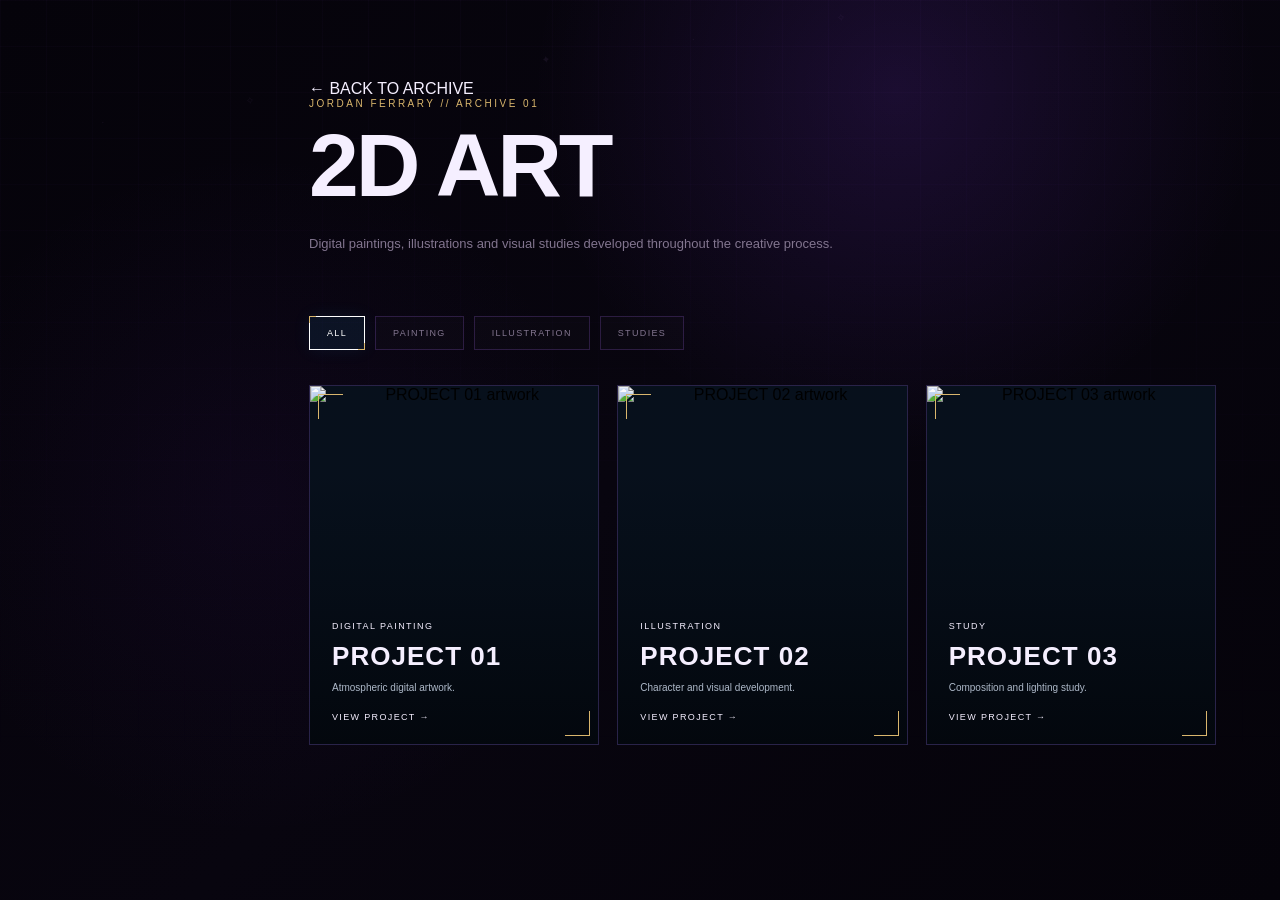
==== commit 07541ac9: "local data images" ====
--- a/2d/index.html
+++ b/2d/index.html
@@ -130,12 +130,12 @@
                 class="gallery-card-image-button"
                 type="button"
                 aria-label="Open PROJECT 01 preview"
-                data-image="assets/projeto-001/thumbnail.jpg"
+                data-image="assets/projeto-001/imagens/thumbnail.jpg"
                 data-title="PROJECT 01"
             >
 
                 <img
-                    src="assets/projeto-001/thumbnail.jpg"
+                    src="assets/projeto-001/imagens/thumbnail.jpg"
                     alt="PROJECT 01 artwork"
                     class="gallery-card-image"
                 >
@@ -191,12 +191,12 @@
                 class="gallery-card-image-button"
                 type="button"
                 aria-label="Open PROJECT 02 preview"
-                data-image="assets/projeto-002/thumbnail.jpg"
+                data-image="assets/projeto-002/imagens/thumbnail.jpg"
                 data-title="PROJECT 02"
             >
 
                 <img
-                    src="assets/projeto-002/thumbnail.jpg"
+                    src="assets/projeto-002/imagens/thumbnail.jpg"
                     alt="PROJECT 02 artwork"
                     class="gallery-card-image"
                 >
@@ -250,12 +250,12 @@
                 class="gallery-card-image-button"
                 type="button"
                 aria-label="Open PROJECT 03 preview"
-                data-image="assets/projeto-003/thumbnail.jpg"
+                data-image="assets/projeto-003/imagens/thumbnail.jpg"
                 data-title="PROJECT 03"
             >
 
                 <img
-                    src="assets/projeto-003/thumbnail.jpg"
+                    src="assets/projeto-003/imagens/thumbnail.jpg"
                     alt="PROJECT 03 artwork"
                     class="gallery-card-image"
                 >
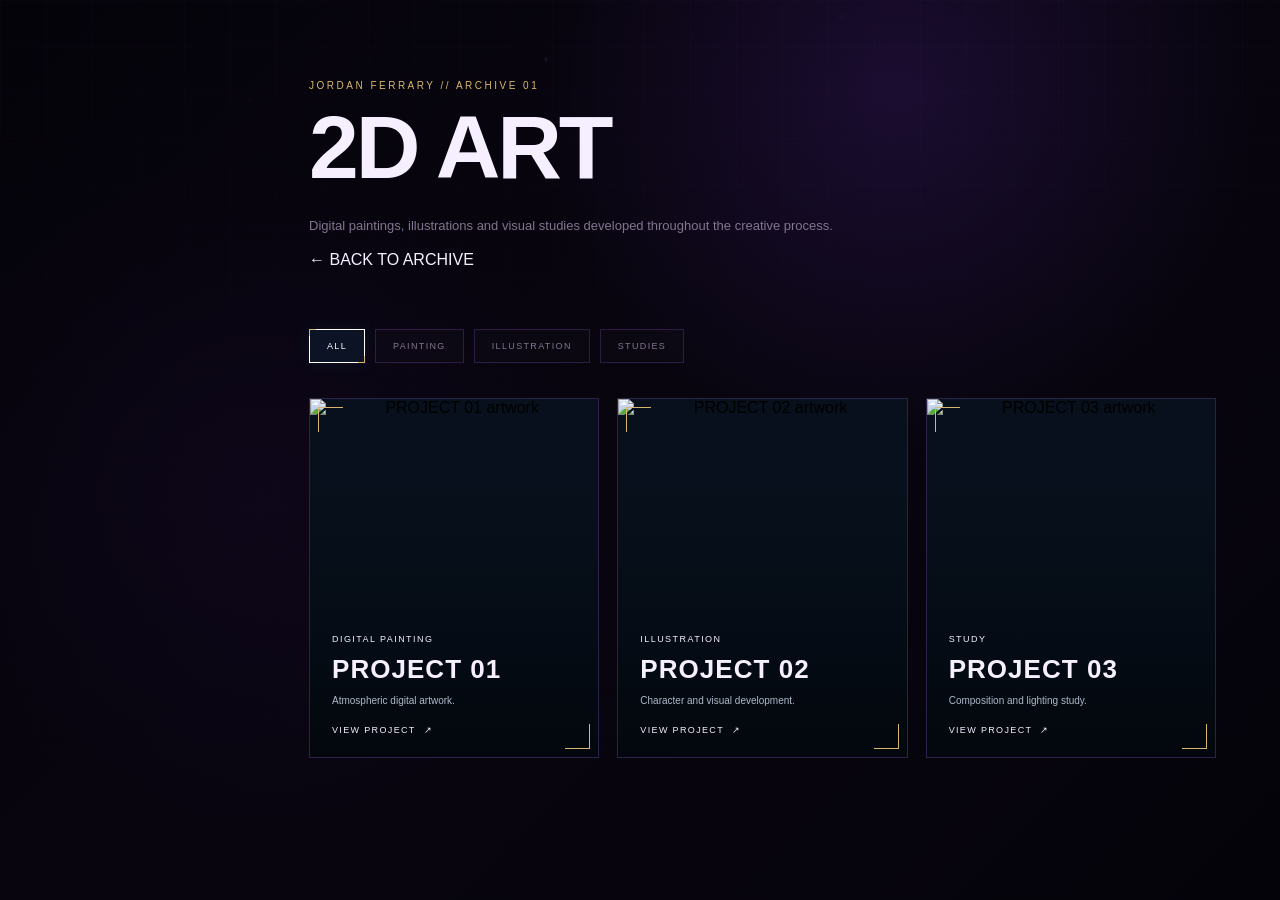
==== commit c6b511cd: "html de novo" ====
--- a/2d/index.html
+++ b/2d/index.html
@@ -42,15 +42,6 @@
 
     <header class="gallery-header">
 
-        <a
-            href="../index.html"
-            class="back"
-        >
-            <span class="back-symbol">←</span>
-            BACK TO ARCHIVE
-        </a>
-
-
         <div class="gallery-kicker">
             JORDAN FERRARY // ARCHIVE 01
         </div>
@@ -68,6 +59,36 @@
 
         </p>
 
+
+        <!-- =================================================
+             BACK NAVIGATION
+             ================================================= -->
+
+        <nav
+            class="gallery-navigation"
+            aria-label="Gallery navigation"
+        >
+
+            <a
+                href="../index.html"
+                class="back"
+            >
+
+                <span
+                    class="back-symbol"
+                    aria-hidden="true"
+                >
+                    ←
+                </span>
+
+                <span>
+                    BACK TO ARCHIVE
+                </span>
+
+            </a>
+
+        </nav>
+
     </header>
 
 
@@ -75,32 +96,46 @@
          FILTERS
          ===================================================== -->
 
-    <div class="gallery-controls">
+    <div
+        class="gallery-controls"
+        aria-label="Filter artworks"
+    >
 
         <button
             class="filter-button active"
+            type="button"
             data-filter="all"
+            aria-pressed="true"
         >
             ALL
         </button>
 
+
         <button
             class="filter-button"
+            type="button"
             data-filter="painting"
+            aria-pressed="false"
         >
             PAINTING
         </button>
 
+
         <button
             class="filter-button"
+            type="button"
             data-filter="illustration"
+            aria-pressed="false"
         >
             ILLUSTRATION
         </button>
 
+
         <button
             class="filter-button"
+            type="button"
             data-filter="study"
+            aria-pressed="false"
         >
             STUDIES
         </button>
@@ -124,7 +159,9 @@
             data-category="painting"
         >
 
-            <!-- IMAGE / ZOOM AREA -->
+            <!-- =================================================
+                 IMAGE / ZOOM AREA
+                 ================================================= -->
 
             <button
                 class="gallery-card-image-button"
@@ -140,17 +177,45 @@
                     class="gallery-card-image"
                 >
 
-                <span class="image-zoom-indicator">
+
+                <span
+                    class="image-zoom-indicator"
+                    aria-hidden="true"
+                >
                     ⊕
                 </span>
 
             </button>
 
 
-            <div class="gallery-card-overlay"></div>
-
-
-            <!-- CONTENT -->
+            <!-- =================================================
+                 IMAGE OVERLAY
+                 ================================================= -->
+
+            <div
+                class="gallery-card-overlay"
+                aria-hidden="true"
+            ></div>
+
+
+            <!-- =================================================
+                 CARD CORNER DECORATION
+                 ================================================= -->
+
+            <span
+                class="gallery-card-corner gallery-card-corner-top"
+                aria-hidden="true"
+            ></span>
+
+            <span
+                class="gallery-card-corner gallery-card-corner-bottom"
+                aria-hidden="true"
+            ></span>
+
+
+            <!-- =================================================
+                 CONTENT
+                 ================================================= -->
 
             <div class="gallery-card-content">
 
@@ -158,19 +223,38 @@
                     DIGITAL PAINTING
                 </small>
 
+
                 <h3>
                     PROJECT 01
                 </h3>
 
+
                 <p>
                     Atmospheric digital artwork.
                 </p>
 
+
+                <!-- =================================================
+                     PROJECT LINK
+                     ================================================= -->
+
                 <a
                     href="assets/projeto-001/index.html"
                     class="gallery-card-link"
-                >
-                    VIEW PROJECT →
+                    aria-label="View PROJECT 01 project page"
+                >
+
+                    <span class="gallery-card-link-label">
+                        VIEW PROJECT
+                    </span>
+
+                    <span
+                        class="gallery-card-link-icon"
+                        aria-hidden="true"
+                    >
+                        ↗
+                    </span>
+
                 </a>
 
             </div>
@@ -186,6 +270,8 @@
             class="gallery-card"
             data-category="illustration"
         >
+
+            <!-- IMAGE / ZOOM AREA -->
 
             <button
                 class="gallery-card-image-button"
@@ -201,15 +287,37 @@
                     class="gallery-card-image"
                 >
 
-                <span class="image-zoom-indicator">
+
+                <span
+                    class="image-zoom-indicator"
+                    aria-hidden="true"
+                >
                     ⊕
                 </span>
 
             </button>
 
 
-            <div class="gallery-card-overlay"></div>
-
+            <div
+                class="gallery-card-overlay"
+                aria-hidden="true"
+            ></div>
+
+
+            <!-- CARD CORNER DECORATION -->
+
+            <span
+                class="gallery-card-corner gallery-card-corner-top"
+                aria-hidden="true"
+            ></span>
+
+            <span
+                class="gallery-card-corner gallery-card-corner-bottom"
+                aria-hidden="true"
+            ></span>
+
+
+            <!-- CONTENT -->
 
             <div class="gallery-card-content">
 
@@ -217,19 +325,34 @@
                     ILLUSTRATION
                 </small>
 
+
                 <h3>
                     PROJECT 02
                 </h3>
 
+
                 <p>
                     Character and visual development.
                 </p>
 
+
                 <a
                     href="assets/projeto-002/index.html"
                     class="gallery-card-link"
-                >
-                    VIEW PROJECT →
+                    aria-label="View PROJECT 02 project page"
+                >
+
+                    <span class="gallery-card-link-label">
+                        VIEW PROJECT
+                    </span>
+
+                    <span
+                        class="gallery-card-link-icon"
+                        aria-hidden="true"
+                    >
+                        ↗
+                    </span>
+
                 </a>
 
             </div>
@@ -245,6 +368,8 @@
             class="gallery-card"
             data-category="study"
         >
+
+            <!-- IMAGE / ZOOM AREA -->
 
             <button
                 class="gallery-card-image-button"
@@ -260,15 +385,37 @@
                     class="gallery-card-image"
                 >
 
-                <span class="image-zoom-indicator">
+
+                <span
+                    class="image-zoom-indicator"
+                    aria-hidden="true"
+                >
                     ⊕
                 </span>
 
             </button>
 
 
-            <div class="gallery-card-overlay"></div>
-
+            <div
+                class="gallery-card-overlay"
+                aria-hidden="true"
+            ></div>
+
+
+            <!-- CARD CORNER DECORATION -->
+
+            <span
+                class="gallery-card-corner gallery-card-corner-top"
+                aria-hidden="true"
+            ></span>
+
+            <span
+                class="gallery-card-corner gallery-card-corner-bottom"
+                aria-hidden="true"
+            ></span>
+
+
+            <!-- CONTENT -->
 
             <div class="gallery-card-content">
 
@@ -276,19 +423,34 @@
                     STUDY
                 </small>
 
+
                 <h3>
                     PROJECT 03
                 </h3>
 
+
                 <p>
                     Composition and lighting study.
                 </p>
 
+
                 <a
                     href="assets/projeto-003/index.html"
                     class="gallery-card-link"
-                >
-                    VIEW PROJECT →
+                    aria-label="View PROJECT 03 project page"
+                >
+
+                    <span class="gallery-card-link-label">
+                        VIEW PROJECT
+                    </span>
+
+                    <span
+                        class="gallery-card-link-icon"
+                        aria-hidden="true"
+                    >
+                        ↗
+                    </span>
+
                 </a>
 
             </div>
@@ -311,6 +473,9 @@
     class="image-lightbox"
     id="imageLightbox"
     aria-hidden="true"
+    role="dialog"
+    aria-modal="true"
+    aria-label="Artwork preview"
 >
 
     <button
@@ -331,6 +496,7 @@
             id="lightboxImage"
         >
 
+
         <div
             class="lightbox-title"
             id="lightboxTitle"
--- a/css/gallery.css
+++ b/css/gallery.css
@@ -351,7 +351,7 @@
         blur(8px);
 
     color:
-        var(--cyan);
+        var(--gold);
 
     font-size: 16px;
 
@@ -824,10 +824,16 @@
     }
 
 
+    /* =====================================================
+       DUAS COLUNAS NO CELULAR
+       ===================================================== */
+
     .gallery-grid {
 
         grid-template-columns:
-            1fr;
+            repeat(2, 1fr);
+
+        gap: 10px;
 
     }
 
--- a/css/style.css
+++ b/css/style.css
@@ -1988,6 +1988,33 @@
 }
 
 
+.card-image {
+
+    position: absolute;
+
+    inset: 0;
+
+    width: 100%;
+    height: 100%;
+
+    display: block;
+
+    object-fit: cover;
+    object-position: center;
+
+    opacity: .9;
+
+    filter:
+        saturate(1.1)
+        contrast(1.08)
+        brightness(.72);
+
+    transform: scale(1.04);
+
+    z-index: 1;
+}
+
+
 /* =========================================================
    2D CARD
    ========================================================= */
@@ -2020,6 +2047,8 @@
     width: 100%;
     height: 60%;
 
+    z-index: 2;
+
     background:
 
         linear-gradient(
@@ -2323,7 +2352,7 @@
     color:
         var(--muted-dark);
 
-    font-size: 8px;
+    font-size: 10px;
 }
 
 
@@ -2667,7 +2696,7 @@
 
 
     main {
-
+        padding: 80px 5vw 100px;
         margin-left: 0;
     }
 
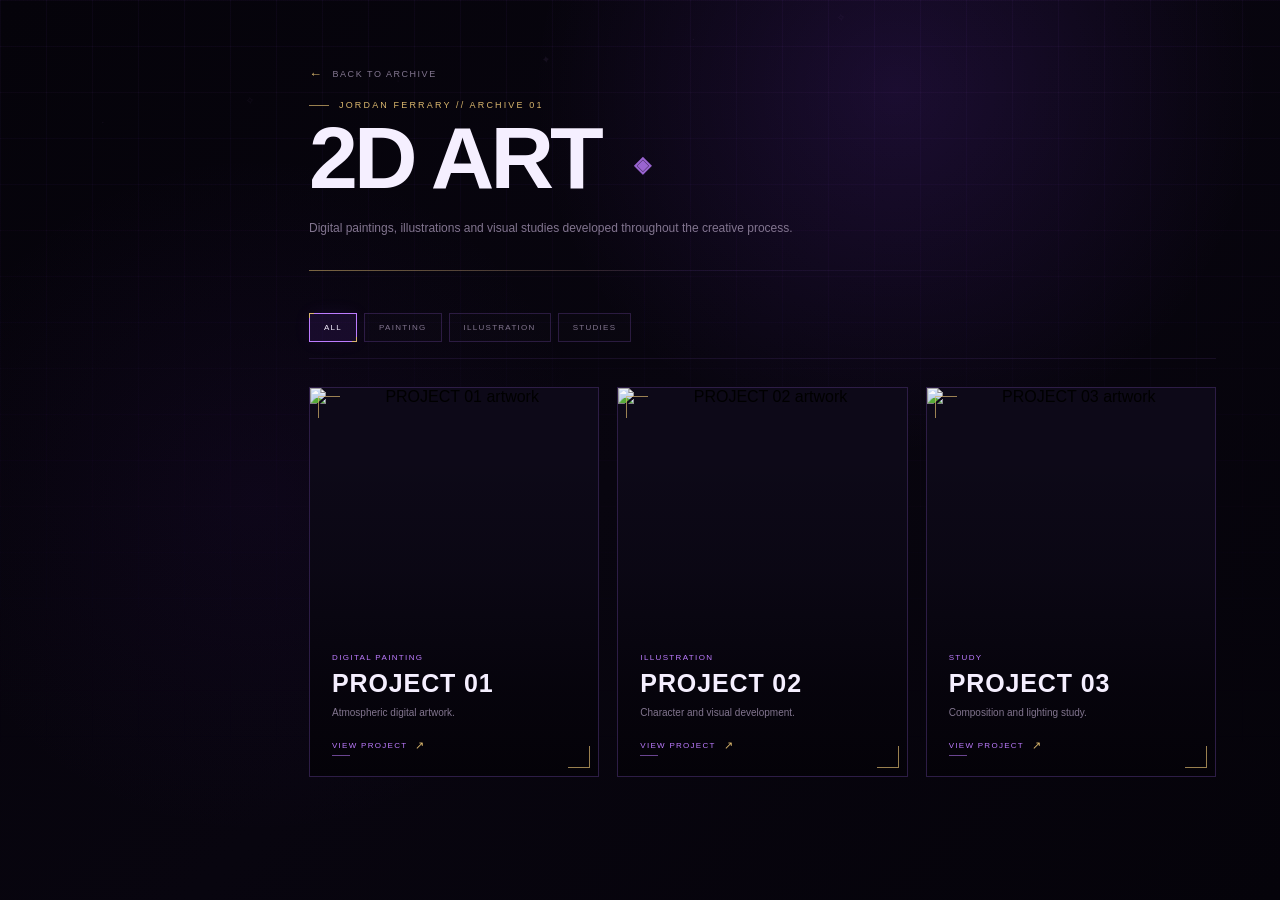
==== commit a08996ef: "alteração de endereços js" ====
--- a/2d/index.html
+++ b/2d/index.html
@@ -508,6 +508,7 @@
 
 
 <script src="../js/gallery.js"></script>
+<script src="../js/global.js"></script>
 
 </body>
 
--- a/css/gallery.css
+++ b/css/gallery.css
@@ -1,6 +1,16 @@
 /* =========================================================
-   JORDAN FERRARY
-   2D GALLERY SYSTEM
+   JORDAN FERRARY // DIGITAL ARCHIVE
+   ARCANE TECH // 2D / 3D GALLERY SYSTEM
+
+   GALLERY PAGE STYLES
+   Depends on:
+   ../css/style.css
+
+   IMPORTANT:
+   - No global body layout
+   - No second color system
+   - No new design variables
+   - Compatible with gallery.js
    ========================================================= */
 
 
@@ -10,11 +20,61 @@
 
 .gallery-page {
 
+    position: relative;
+
+    width: 100%;
+    max-width: 1600px;
+
     min-height: 100vh;
 
+    margin: 0 auto;
+
     padding:
-        80px 5vw
-        100px;
+        62px 5vw
+        110px;
+
+}
+
+
+/* =========================================================
+   ARCHIVE GRID
+   Uses the visual language from style.css
+   ========================================================= */
+
+.gallery-page::before {
+
+    content: "";
+
+    position: fixed;
+
+    inset: 0;
+
+    pointer-events: none;
+
+    z-index: -1;
+
+    background-image:
+
+        linear-gradient(
+            rgba(176, 112, 255, .025) 1px,
+            transparent 1px
+        ),
+
+        linear-gradient(
+            90deg,
+            rgba(176, 112, 255, .025) 1px,
+            transparent 1px
+        );
+
+    background-size:
+        46px 46px;
+
+    mask-image:
+        linear-gradient(
+            to bottom,
+            black 0%,
+            transparent 90%
+        );
 
 }
 
@@ -25,29 +85,173 @@
 
 .gallery-header {
 
-    max-width: 900px;
-
-    margin-bottom: 60px;
-
-}
-
+    position: relative;
+
+    max-width:
+        920px;
+
+    margin-bottom:
+        42px;
+
+    padding-top:
+        38px;
+
+}
+
+
+/* =========================================================
+   GALLERY NAVIGATION
+   ========================================================= */
+
+.gallery-navigation {
+
+    position: absolute;
+
+    top: 0;
+    left: 0;
+
+}
+
+
+.back {
+
+    position: relative;
+
+    display: inline-flex;
+
+    align-items: center;
+
+    gap: 9px;
+
+    padding:
+        5px 0;
+
+    color:
+        var(--muted);
+
+    text-decoration: none;
+
+    font-size:
+        9px;
+
+    letter-spacing:
+        .17em;
+
+    transition:
+        color .25s ease,
+        gap .25s ease;
+
+}
+
+
+.back::after {
+
+    content: "";
+
+    position: absolute;
+
+    left: 0;
+    bottom: 0;
+
+    width: 0;
+    height: 1px;
+
+    background:
+        var(--purple-bright);
+
+    transition:
+        width .3s ease;
+
+}
+
+
+.back:hover {
+
+    color:
+        var(--text);
+
+    gap:
+        13px;
+
+}
+
+
+.back:hover::after {
+
+    width:
+        100%;
+
+}
+
+
+.back-symbol {
+
+    color:
+        var(--gold);
+
+    font-size:
+        13px;
+
+    line-height:
+        1;
+
+}
+
+
+/* =========================================================
+   HEADER KICKER
+   ========================================================= */
 
 .gallery-kicker {
 
-    color: var(--gold);
-
-    font-size: 10px;
-
-    letter-spacing: .25em;
-
-    margin-bottom: 16px;
-
-}
-
+    display: flex;
+
+    align-items: center;
+
+    gap: 10px;
+
+    margin-bottom:
+        9px;
+
+    color:
+        var(--gold);
+
+    font-size:
+        9px;
+
+    letter-spacing:
+        .24em;
+
+}
+
+
+.gallery-kicker::before {
+
+    content: "";
+
+    width:
+        20px;
+
+    height:
+        1px;
+
+    background:
+        var(--gold);
+
+    opacity:
+        .7;
+
+}
+
+
+/* =========================================================
+   TITLE
+   ========================================================= */
 
 .gallery-title {
 
-    margin: 0;
+    margin:
+        0;
 
     font-family:
         "Space Grotesk",
@@ -55,29 +259,113 @@
 
     font-size:
         clamp(
-            48px,
+            52px,
             7vw,
-            90px
+            88px
         );
 
-    line-height: .9;
-
-    letter-spacing: -.035em;
-
-}
-
+    font-weight:
+        700;
+
+    line-height:
+        .88;
+
+    letter-spacing:
+        -.045em;
+
+    color:
+        var(--text);
+
+}
+
+
+.gallery-title::after {
+
+    content:
+        "◈";
+
+    display:
+        inline-block;
+
+    margin-left:
+        14px;
+
+    color:
+        var(--purple-bright);
+
+    font-family:
+        "Inter",
+        sans-serif;
+
+    font-size:
+        .25em;
+
+    vertical-align:
+        middle;
+
+    opacity:
+        .8;
+
+}
+
+
+/* =========================================================
+   DESCRIPTION
+   ========================================================= */
 
 .gallery-description {
 
-    max-width: 650px;
-
-    margin-top: 26px;
-
-    color: var(--muted);
-
-    font-size: 13px;
-
-    line-height: 1.9;
+    max-width:
+        620px;
+
+    margin:
+        21px 0 0;
+
+    color:
+        var(--muted);
+
+    font-size:
+        12px;
+
+    line-height:
+        1.85;
+
+}
+
+
+/* =========================================================
+   HEADER DECORATIVE LINE
+   ========================================================= */
+
+.gallery-header::after {
+
+    content: "";
+
+    display: block;
+
+    width:
+        100%;
+
+    max-width:
+        760px;
+
+    height:
+        1px;
+
+    margin-top:
+        30px;
+
+    background:
+
+        linear-gradient(
+            90deg,
+            var(--gold),
+            var(--line),
+            transparent
+        );
+
+    opacity:
+        .55;
 
 }
 
@@ -92,9 +380,20 @@
 
     flex-wrap: wrap;
 
-    gap: 10px;
-
-    margin-bottom: 35px;
+    align-items: center;
+
+    gap:
+        7px;
+
+    margin-bottom:
+        28px;
+
+    padding-bottom:
+        16px;
+
+    border-bottom:
+        1px solid
+        rgba(173, 112, 255, .10);
 
 }
 
@@ -108,18 +407,26 @@
         var(--line);
 
     background:
-        rgba(255,255,255,.015);
-
-    color: var(--muted);
+        rgba(255,255,255,.012);
+
+    color:
+        var(--muted);
 
     padding:
-        11px 17px;
-
-    cursor: pointer;
-
-    font-size: 9px;
-
-    letter-spacing: .15em;
+        9px 14px;
+
+    cursor:
+        pointer;
+
+    font-family:
+        "Inter",
+        sans-serif;
+
+    font-size:
+        8px;
+
+    letter-spacing:
+        .16em;
 
     transition:
         color .25s ease,
@@ -130,20 +437,34 @@
 }
 
 
-.filter-button:hover,
+.filter-button:hover {
+
+    color:
+        var(--text);
+
+    border-color:
+        var(--line-bright);
+
+    background:
+        rgba(126,53,206,.10);
+
+}
+
+
 .filter-button.active {
 
-    color: white;
+    color:
+        var(--text);
 
     border-color:
-        var(--cyan);
+        var(--purple-bright);
 
     background:
-        rgba(40,191,255,.08);
+        rgba(126,53,206,.13);
 
     box-shadow:
         0 0 18px
-        rgba(40,191,255,.08);
+        rgba(155,92,255,.07);
 
 }
 
@@ -155,25 +476,34 @@
 
     position: absolute;
 
-    width: 6px;
-    height: 6px;
+    width:
+        5px;
+
+    height:
+        5px;
 
     border-color:
         var(--gold);
 
-    border-style: solid;
-
-    opacity: 0;
-
-    transition: opacity .25s ease;
+    border-style:
+        solid;
+
+    opacity:
+        0;
+
+    transition:
+        opacity .25s ease;
 
 }
 
 
 .filter-button::before {
 
-    left: -1px;
-    top: -1px;
+    left:
+        -1px;
+
+    top:
+        -1px;
 
     border-width:
         1px 0 0 1px;
@@ -183,8 +513,11 @@
 
 .filter-button::after {
 
-    right: -1px;
-    bottom: -1px;
+    right:
+        -1px;
+
+    bottom:
+        -1px;
 
     border-width:
         0 1px 1px 0;
@@ -195,7 +528,8 @@
 .filter-button.active::before,
 .filter-button.active::after {
 
-    opacity: 1;
+    opacity:
+        1;
 
 }
 
@@ -209,9 +543,13 @@
     display: grid;
 
     grid-template-columns:
-        repeat(3, 1fr);
-
-    gap: 18px;
+        repeat(
+            3,
+            minmax(0,1fr)
+        );
+
+    gap:
+        18px;
 
 }
 
@@ -224,21 +562,26 @@
 
     position: relative;
 
-    min-height: 360px;
-
-    overflow: hidden;
+    min-height:
+        390px;
+
+    overflow:
+        hidden;
 
     border:
         1px solid
         var(--line);
 
     background:
-        #07101c;
+        var(--bg-panel);
+
+    isolation:
+        isolate;
 
     transition:
-        transform .3s ease,
-        border-color .3s ease,
-        box-shadow .3s ease;
+        transform .35s cubic-bezier(.2,.7,.2,1),
+        border-color .35s ease,
+        box-shadow .35s ease;
 
 }
 
@@ -246,23 +589,28 @@
 .gallery-card:hover {
 
     transform:
-        translateY(-6px);
+        translateY(-5px);
 
     border-color:
-        var(--cyan);
+        var(--line-bright);
 
     box-shadow:
-        0 15px 40px
-        rgba(0,0,0,.35),
-
-        0 0 25px
-        rgba(40,191,255,.08);
+
+        0 18px 45px
+        rgba(0,0,0,.34),
+
+        0 0 28px
+        rgba(155,92,255,.07);
 
 }
 
 
 /* =========================================================
    IMAGE BUTTON
+
+   IMPORTANT:
+   This remains the clickable zoom target used by gallery.js.
+   Do not replace this with pointer-events:none.
    ========================================================= */
 
 .gallery-card-image-button {
@@ -271,18 +619,45 @@
 
     inset: 0;
 
-    width: 100%;
-    height: 100%;
-
-    padding: 0;
-
-    border: 0;
-
-    background: transparent;
-
-    cursor: zoom-in;
-
-    overflow: hidden;
+    width:
+        100%;
+
+    height:
+        100%;
+
+    padding:
+        0;
+
+    border:
+        0;
+
+    outline:
+        none;
+
+    background:
+        transparent;
+
+    cursor:
+        zoom-in;
+
+    overflow:
+        hidden;
+
+}
+
+
+/* =========================================================
+   KEYBOARD FOCUS
+   ========================================================= */
+
+.gallery-card-image-button:focus-visible {
+
+    outline:
+        1px solid
+        var(--purple-bright);
+
+    outline-offset:
+        -3px;
 
 }
 
@@ -297,21 +672,27 @@
 
     inset: 0;
 
-    width: 100%;
-    height: 100%;
-
-    object-fit: cover;
-
-    object-position: center;
+    width:
+        100%;
+
+    height:
+        100%;
+
+    display:
+        block;
+
+    object-fit:
+        cover;
+
+    object-position:
+        center;
 
     transition:
-        transform .55s
-        cubic-bezier(.2,.7,.2,1);
-
-}
-
-
-/* Zoom visual do card */
+        transform .7s cubic-bezier(.2,.7,.2,1),
+        filter .35s ease;
+
+}
+
 
 .gallery-card:hover
 .gallery-card-image {
@@ -330,22 +711,30 @@
 
     position: absolute;
 
-    top: 18px;
-    right: 18px;
-
-    width: 32px;
-    height: 32px;
-
-    display: grid;
-
-    place-items: center;
+    top:
+        16px;
+
+    right:
+        16px;
+
+    width:
+        30px;
+
+    height:
+        30px;
+
+    display:
+        grid;
+
+    place-items:
+        center;
 
     border:
         1px solid
-        rgba(255,255,255,.25);
+        rgba(217,182,109,.30);
 
     background:
-        rgba(4,8,15,.45);
+        rgba(6,4,13,.48);
 
     backdrop-filter:
         blur(8px);
@@ -353,18 +742,25 @@
     color:
         var(--gold);
 
-    font-size: 16px;
-
-    opacity: 0;
+    font-size:
+        15px;
+
+    line-height:
+        1;
+
+    opacity:
+        0;
 
     transform:
         translateY(-5px);
 
     transition:
         opacity .25s ease,
-        transform .25s ease;
-
-    z-index: 5;
+        transform .25s ease,
+        border-color .25s ease;
+
+    z-index:
+        5;
 
 }
 
@@ -372,7 +768,8 @@
 .gallery-card:hover
 .image-zoom-indicator {
 
-    opacity: 1;
+    opacity:
+        1;
 
     transform:
         translateY(0);
@@ -380,6 +777,15 @@
 }
 
 
+.gallery-card-image-button:hover
+.image-zoom-indicator {
+
+    border-color:
+        var(--gold);
+
+}
+
+
 /* =========================================================
    IMAGE OVERLAY
    ========================================================= */
@@ -391,16 +797,20 @@
     inset: 0;
 
     background:
+
         linear-gradient(
             0deg,
-            rgba(3,7,13,.98),
-            rgba(3,7,13,.38) 42%,
-            rgba(3,7,13,.02) 75%
+            rgba(4,2,8,.98) 0%,
+            rgba(4,2,8,.76) 22%,
+            rgba(4,2,8,.25) 53%,
+            rgba(4,2,8,.02) 80%
         );
 
-    pointer-events: none;
-
-    z-index: 1;
+    pointer-events:
+        none;
+
+    z-index:
+        1;
 
 }
 
@@ -409,32 +819,46 @@
    CARD CORNERS
    ========================================================= */
 
-.gallery-card::before,
-.gallery-card::after {
-
-    content: "";
+.gallery-card-corner {
 
     position: absolute;
 
-    width: 24px;
-    height: 24px;
-
-    z-index: 6;
-
-    pointer-events: none;
+    width:
+        22px;
+
+    height:
+        22px;
+
+    z-index:
+        8;
+
+    pointer-events:
+        none;
 
     border-color:
         var(--gold);
 
-    border-style: solid;
-
-}
-
-
-.gallery-card::before {
-
-    left: 8px;
-    top: 8px;
+    border-style:
+        solid;
+
+    opacity:
+        .7;
+
+    transition:
+        width .3s ease,
+        height .3s ease,
+        opacity .3s ease;
+
+}
+
+
+.gallery-card-corner-top {
+
+    top:
+        8px;
+
+    left:
+        8px;
 
     border-width:
         1px 0 0 1px;
@@ -442,10 +866,13 @@
 }
 
 
-.gallery-card::after {
-
-    right: 8px;
-    bottom: 8px;
+.gallery-card-corner-bottom {
+
+    right:
+        8px;
+
+    bottom:
+        8px;
 
     border-width:
         0 1px 1px 0;
@@ -453,6 +880,21 @@
 }
 
 
+.gallery-card:hover
+.gallery-card-corner {
+
+    width:
+        26px;
+
+    height:
+        26px;
+
+    opacity:
+        1;
+
+}
+
+
 /* =========================================================
    CARD CONTENT
    ========================================================= */
@@ -461,24 +903,37 @@
 
     position: absolute;
 
-    left: 22px;
-    right: 22px;
-
-    bottom: 20px;
-
-    z-index: 7;
+    left:
+        22px;
+
+    right:
+        22px;
+
+    bottom:
+        20px;
+
+    z-index:
+        7;
 
 }
 
 
 .gallery-card-content small {
 
-    color:
-        var(--cyan);
-
-    font-size: 9px;
-
-    letter-spacing: .16em;
+    display:
+        block;
+
+    margin-bottom:
+        7px;
+
+    color:
+        var(--purple-bright);
+
+    font-size:
+        8px;
+
+    letter-spacing:
+        .17em;
 
 }
 
@@ -486,15 +941,20 @@
 .gallery-card-content h3 {
 
     margin:
-        8px 0;
+        0 0 7px;
 
     font-family:
         "Space Grotesk",
         sans-serif;
 
-    font-size: 26px;
-
-    letter-spacing: .04em;
+    font-size:
+        25px;
+
+    font-weight:
+        600;
+
+    letter-spacing:
+        .035em;
 
     color:
         var(--text);
@@ -504,16 +964,20 @@
 
 .gallery-card-content p {
 
-    margin: 0;
-
-    max-width: 420px;
-
-    color:
-        #aeb9c9;
-
-    font-size: 10px;
-
-    line-height: 1.6;
+    margin:
+        0;
+
+    max-width:
+        420px;
+
+    color:
+        var(--muted);
+
+    font-size:
+        10px;
+
+    line-height:
+        1.6;
 
 }
 
@@ -524,20 +988,35 @@
 
 .gallery-card-link {
 
-    display: inline-flex;
-
-    align-items: center;
-
-    gap: 8px;
-
-    margin-top: 16px;
-
-    color:
-        var(--cyan);
-
-    font-size: 9px;
-
-    letter-spacing: .15em;
+    position:
+        relative;
+
+    display:
+        inline-flex;
+
+    align-items:
+        center;
+
+    gap:
+        8px;
+
+    margin-top:
+        14px;
+
+    padding:
+        5px 0;
+
+    color:
+        var(--purple-bright);
+
+    text-decoration:
+        none;
+
+    font-size:
+        8px;
+
+    letter-spacing:
+        .16em;
 
     transition:
         color .25s ease,
@@ -546,47 +1025,140 @@
 }
 
 
+.gallery-card-link::after {
+
+    content:
+        "";
+
+    position:
+        absolute;
+
+    left:
+        0;
+
+    bottom:
+        0;
+
+    width:
+        18px;
+
+    height:
+        1px;
+
+    background:
+        var(--purple-bright);
+
+    opacity:
+        .55;
+
+    transition:
+        width .3s ease,
+        opacity .3s ease;
+
+}
+
+
 .gallery-card-link:hover {
 
     color:
-        white;
-
-    gap: 13px;
+        var(--text);
+
+    gap:
+        12px;
+
+}
+
+
+.gallery-card-link:hover::after {
+
+    width:
+        100%;
+
+    opacity:
+        1;
+
+}
+
+
+.gallery-card-link-icon {
+
+    color:
+        var(--gold);
+
+    font-size:
+        11px;
+
+    line-height:
+        1;
+
+    transition:
+        transform .25s ease;
+
+}
+
+
+.gallery-card-link:hover
+.gallery-card-link-icon {
+
+    transform:
+        translate(
+            2px,
+            -2px
+        );
 
 }
 
 
 /* =========================================================
    LIGHTBOX
+
+   The existing JavaScript expects:
+   .image-lightbox
+   .open
+   .lightbox-image
+   .lightbox-title
+   .lightbox-close
+
+   These selectors are intentionally preserved.
    ========================================================= */
 
 .image-lightbox {
 
-    position: fixed;
-
-    inset: 0;
-
-    z-index: 200;
-
-    display: flex;
-
-    align-items: center;
-
-    justify-content: center;
-
-    padding: 40px;
+    position:
+        fixed;
+
+    inset:
+        0;
+
+    z-index:
+        200;
+
+    display:
+        flex;
+
+    align-items:
+        center;
+
+    justify-content:
+        center;
+
+    padding:
+        40px;
 
     background:
-        rgba(2,4,10,.92);
+        rgba(2,1,7,.94);
 
     backdrop-filter:
-        blur(14px);
-
-    opacity: 0;
-
-    visibility: hidden;
-
-    pointer-events: none;
+        blur(16px);
+
+    opacity:
+        0;
+
+    visibility:
+        hidden;
+
+    pointer-events:
+        none;
 
     transition:
         opacity .25s ease,
@@ -595,13 +1167,20 @@
 }
 
 
+/* =========================================================
+   LIGHTBOX OPEN STATE
+   ========================================================= */
+
 .image-lightbox.open {
 
-    opacity: 1;
-
-    visibility: visible;
-
-    pointer-events: auto;
+    opacity:
+        1;
+
+    visibility:
+        visible;
+
+    pointer-events:
+        auto;
 
 }
 
@@ -612,21 +1191,26 @@
 
 .lightbox-content {
 
-    position: relative;
+    position:
+        relative;
 
     max-width:
-        min(92vw, 1400px);
+        min(92vw,1400px);
 
     max-height:
         90vh;
 
-    display: flex;
-
-    flex-direction: column;
-
-    align-items: center;
-
-    gap: 15px;
+    display:
+        flex;
+
+    flex-direction:
+        column;
+
+    align-items:
+        center;
+
+    gap:
+        13px;
 
 }
 
@@ -637,7 +1221,8 @@
 
 .lightbox-image {
 
-    display: block;
+    display:
+        block;
 
     max-width:
         92vw;
@@ -645,21 +1230,26 @@
     max-height:
         82vh;
 
-    width: auto;
-    height: auto;
-
-    object-fit: contain;
+    width:
+        auto;
+
+    height:
+        auto;
+
+    object-fit:
+        contain;
 
     border:
         1px solid
-        rgba(255,255,255,.12);
+        rgba(217,182,109,.18);
 
     box-shadow:
+
         0 25px 100px
         rgba(0,0,0,.65),
 
         0 0 50px
-        rgba(40,191,255,.06);
+        rgba(155,92,255,.08);
 
 }
 
@@ -673,9 +1263,11 @@
     color:
         var(--muted);
 
-    font-size: 9px;
-
-    letter-spacing: .2em;
+    font-size:
+        9px;
+
+    letter-spacing:
+        .2em;
 
 }
 
@@ -686,35 +1278,48 @@
 
 .lightbox-close {
 
-    position: absolute;
-
-    top: 25px;
-    right: 30px;
-
-    width: 42px;
-    height: 42px;
-
-    display: grid;
-
-    place-items: center;
+    position:
+        absolute;
+
+    top:
+        25px;
+
+    right:
+        30px;
+
+    width:
+        42px;
+
+    height:
+        42px;
+
+    display:
+        grid;
+
+    place-items:
+        center;
 
     border:
         1px solid
         var(--line);
 
     background:
-        rgba(5,9,19,.7);
+        rgba(6,4,13,.78);
 
     color:
         var(--text);
 
-    font-size: 25px;
-
-    line-height: 1;
-
-    cursor: pointer;
-
-    z-index: 10;
+    font-size:
+        25px;
+
+    line-height:
+        1;
+
+    cursor:
+        pointer;
+
+    z-index:
+        10;
 
     transition:
         color .25s ease,
@@ -727,25 +1332,43 @@
 .lightbox-close:hover {
 
     color:
-        var(--cyan);
+        var(--purple-bright);
 
     border-color:
-        var(--cyan);
+        var(--purple-bright);
 
     box-shadow:
-        0 0 20px
-        rgba(40,191,255,.15);
+        var(--purple-glow);
+
+}
+
+
+/* =========================================================
+   CLOSE BUTTON FOCUS
+   ========================================================= */
+
+.lightbox-close:focus-visible {
+
+    outline:
+        1px solid
+        var(--gold);
+
+    outline-offset:
+        3px;
 
 }
 
 
 /* =========================================================
    BODY LOCK
+
+   Preserved for gallery.js compatibility.
    ========================================================= */
 
 body.lightbox-open {
 
-    overflow: hidden;
+    overflow:
+        hidden;
 
 }
 
@@ -756,10 +1379,24 @@
 
 @media(max-width:1100px) {
 
+    .gallery-page {
+
+        padding-left:
+            4vw;
+
+        padding-right:
+            4vw;
+
+    }
+
+
     .gallery-grid {
 
         grid-template-columns:
-            repeat(2, 1fr);
+            repeat(
+                2,
+                minmax(0,1fr)
+            );
 
     }
 
@@ -774,8 +1411,11 @@
 
     .gallery-page {
 
+        width:
+            100%;
+
         padding:
-            50px 22px
+            45px 22px
             70px;
 
     }
@@ -783,7 +1423,11 @@
 
     .gallery-header {
 
-        margin-bottom: 45px;
+        padding-top:
+            38px;
+
+        margin-bottom:
+            35px;
 
     }
 
@@ -800,16 +1444,46 @@
     }
 
 
+    .gallery-title::after {
+
+        margin-left:
+            8px;
+
+    }
+
+
     .gallery-description {
 
-        font-size: 12px;
+        margin-top:
+            19px;
+
+        font-size:
+            11px;
+
+        line-height:
+            1.8;
+
+    }
+
+
+    .gallery-header::after {
+
+        margin-top:
+            24px;
 
     }
 
 
     .gallery-controls {
 
-        gap: 7px;
+        gap:
+            6px;
+
+        margin-bottom:
+            22px;
+
+        padding-bottom:
+            14px;
 
     }
 
@@ -817,23 +1491,28 @@
     .filter-button {
 
         padding:
-            10px 13px;
-
-        font-size: 8px;
+            8px 11px;
+
+        font-size:
+            7px;
 
     }
 
 
     /* =====================================================
-       DUAS COLUNAS NO CELULAR
+       MOBILE GRID
        ===================================================== */
 
     .gallery-grid {
 
         grid-template-columns:
-            repeat(2, 1fr);
-
-        gap: 10px;
+            repeat(
+                2,
+                minmax(0,1fr)
+            );
+
+        gap:
+            10px;
 
     }
 
@@ -848,34 +1527,98 @@
 
     .gallery-card-content {
 
-        left: 18px;
-        right: 18px;
-
-        bottom: 18px;
+        left:
+            16px;
+
+        right:
+            16px;
+
+        bottom:
+            16px;
 
     }
 
 
     .gallery-card-content h3 {
 
-        font-size: 24px;
+        font-size:
+            20px;
+
+    }
+
+
+    .gallery-card-content p {
+
+        font-size:
+            9px;
+
+    }
+
+
+    .gallery-card-link {
+
+        margin-top:
+            11px;
+
+        font-size:
+            7px;
+
+    }
+
+
+    .gallery-card-corner {
+
+        width:
+            17px;
+
+        height:
+            17px;
 
     }
 
 
     .image-zoom-indicator {
 
-        opacity: 1;
+        opacity:
+            1;
 
         transform:
             translateY(0);
 
-    }
-
+        top:
+            11px;
+
+        right:
+            11px;
+
+        width:
+            27px;
+
+        height:
+            27px;
+
+    }
+
+
+    /* =====================================================
+       MOBILE LIGHTBOX
+       ===================================================== */
 
     .image-lightbox {
 
-        padding: 20px;
+        padding:
+            20px;
+
+    }
+
+
+    .lightbox-content {
+
+        max-width:
+            100%;
+
+        max-height:
+            88vh;
 
     }
 
@@ -893,11 +1636,130 @@
 
     .lightbox-close {
 
-        top: 15px;
-        right: 15px;
-
-        width: 38px;
-        height: 38px;
+        top:
+            15px;
+
+        right:
+            15px;
+
+        width:
+            38px;
+
+        height:
+            38px;
+
+    }
+
+}
+
+
+/* =========================================================
+   VERY SMALL SCREENS
+   ========================================================= */
+
+@media(max-width:420px) {
+
+    .gallery-page {
+
+        padding-left:
+            18px;
+
+        padding-right:
+            18px;
+
+    }
+
+
+    .gallery-grid {
+
+        gap:
+            9px;
+
+    }
+
+
+    .gallery-card {
+
+        min-height:
+            300px;
+
+    }
+
+
+    .gallery-card-content {
+
+        left:
+            13px;
+
+        right:
+            13px;
+
+        bottom:
+            13px;
+
+    }
+
+
+    .gallery-card-content h3 {
+
+        font-size:
+            18px;
+
+    }
+
+
+    .gallery-card-content p {
+
+        display:
+            none;
+
+    }
+
+
+    .gallery-card-link {
+
+        margin-top:
+            9px;
+
+    }
+
+}
+
+
+/* =========================================================
+   REDUCED MOTION
+   ========================================================= */
+
+@media(prefers-reduced-motion:reduce) {
+
+    .gallery-card,
+    .gallery-card-image,
+    .gallery-card-corner,
+    .back,
+    .gallery-card-link,
+    .filter-button,
+    .image-lightbox,
+    .lightbox-close {
+
+        transition:
+            none;
+
+    }
+
+
+    .gallery-card:hover {
+
+        transform:
+            none;
+
+    }
+
+
+    .gallery-card:hover
+    .gallery-card-image {
+
+        transform:
+            none;
 
     }
 
--- a/css/style.css
+++ b/css/style.css
@@ -1,6 +1,6 @@
 /* =========================================================
    JORDAN FERRARY // DIGITAL ARCHIVE
-   ARCANE TECH // VISUAL PORTFOLIO
+   ARCANE TECH // GLOBAL STYLE SYSTEM
    ========================================================= */
 
 
@@ -9,6 +9,11 @@
    ========================================================= */
 
 :root {
+
+    /* LAYOUT */
+
+    --sidebar-width: 245px;
+
 
     /* BACKGROUNDS */
 
@@ -17,6 +22,7 @@
     --bg-panel: #0d0918;
     --bg-panel-2: #120c20;
 
+
     /* PURPLE SYSTEM */
 
     --purple: #9b5cff;
@@ -24,11 +30,13 @@
     --purple-neon: #d28cff;
     --purple-dark: #542b8f;
 
+
     /* GOLD SYSTEM */
 
     --gold: #d9b66d;
     --gold-bright: #f0d58b;
     --gold-dark: #80652f;
+
 
     /* TEXT */
 
@@ -37,12 +45,14 @@
     --muted: #82758f;
     --muted-dark: #554b61;
 
+
     /* LINES */
 
     --line: rgba(173, 112, 255, .20);
     --line-bright: rgba(190, 125, 255, .48);
     --gold-line: rgba(217, 182, 109, .45);
 
+
     /* EFFECTS */
 
     --purple-glow:
@@ -64,14 +74,18 @@
    RESET
    ========================================================= */
 
-* {
+*,
+*::before,
+*::after {
     box-sizing: border-box;
 }
+
 
 html {
     scroll-behavior: smooth;
     scroll-padding-top: 40px;
 }
+
 
 body {
 
@@ -107,10 +121,12 @@
     overflow-x: hidden;
 }
 
+
 a {
     color: inherit;
     text-decoration: none;
 }
+
 
 button {
     font: inherit;
@@ -202,7 +218,7 @@
     top: 0;
     left: 0;
 
-    width: 245px;
+    width: var(--sidebar-width);
     height: 100vh;
 
     padding: 38px 18px 25px;
@@ -248,6 +264,7 @@
 
     position: relative;
 }
+
 
 .brand::after {
 
@@ -669,14 +686,29 @@
 
 
 /* =========================================================
-   MAIN
-   ========================================================= */
+   MAIN LAYOUT
+   ========================================================= */
+
+/*
+   IMPORTANT:
+   The sidebar is part of the global layout.
+
+   Instead of hard-coding 245px in multiple places,
+   the main content follows --sidebar-width.
+
+   This keeps every page synchronized with the sidebar.
+*/
 
 main {
 
-    margin-left: 245px;
+    width: auto;
 
     min-height: 100vh;
+
+    margin-left: var(--sidebar-width);
+
+    padding: 0;
+
 }
 
 
@@ -766,7 +798,7 @@
 
     background: none;
 
-    cursor: pointer;
+    cursor: url("../img/cursor/Link.cur"), pointer;
 
     transition: .25s ease;
 }
@@ -783,561 +815,28 @@
 
 
 /* =========================================================
-   HERO
-   ========================================================= */
-
-.hero {
-
-    min-height: 700px;
-
-    padding:
-        75px 5vw
-        65px;
-
-    display: grid;
-
-    grid-template-columns:
-        .95fr
-        1.05fr;
-
-    gap: 50px;
-
-    align-items: center;
-
-    position: relative;
-}
-
-
-.hero::before {
-
-    content: "";
-
-    position: absolute;
-
-    width: 550px;
-    height: 550px;
-
-    right: 5%;
-    top: 50%;
-
-    transform:
-        translateY(-50%);
-
-    border-radius: 50%;
-
-    background:
-        radial-gradient(
-            circle,
-            rgba(147, 66, 255, .13),
-            transparent 65%
-        );
-
-    pointer-events: none;
-}
-
-
-/* =========================================================
-   HERO COPY
-   ========================================================= */
-
-.hero-copy {
-
-    position: relative;
-
-    z-index: 2;
-}
-
-
-.eyebrow {
-
-    margin-bottom: 18px;
-
-    color: var(--gold);
-
-    font-size: 10px;
-
-    letter-spacing: .20em;
-}
-
-
-.hero h1 {
-
-    margin: 0;
-
-    font-family:
-        "Space Grotesk",
-        sans-serif;
-
-    font-size:
-        clamp(
-            52px,
-            6vw,
-            100px
-        );
-
-    line-height: .87;
-
-    letter-spacing: -.045em;
-}
-
-
-.hero h1 span {
-
-    color: var(--purple-bright);
-
-    text-shadow:
-        0 0 35px rgba(178, 100, 255, .18);
-}
-
-
-.roles {
-
-    margin-top: 27px;
-
-    color: var(--text-soft);
-
-    font-size: 10px;
-
-    letter-spacing: .14em;
-}
-
-
-.roles b {
-
-    padding: 0 6px;
-
-    color: var(--gold);
-}
-
-
-.hero-description {
-
-    max-width: 480px;
-
-    margin: 27px 0;
-
-    color: var(--muted);
-
-    font-size: 13px;
-
-    line-height: 1.9;
-
-    letter-spacing: .025em;
-}
-
-
-/* =========================================================
-   CTA
-   ========================================================= */
-
-.cta {
-
-    width: 250px;
-
-    min-height: 52px;
-
-    padding: 0 14px;
-
-    display: flex;
-
-    align-items: center;
-
-    justify-content: space-between;
-
-    position: relative;
-
-    border:
-        1px solid var(--line-bright);
-
-    background:
-
-        linear-gradient(
-            90deg,
-            rgba(115, 48, 191, .20),
-            rgba(33, 15, 49, .50)
-        );
-
-    color: var(--text);
-
-    font-size: 10px;
-
-    letter-spacing: .15em;
-
-    transition:
-        transform .25s ease,
-        border-color .25s ease,
-        box-shadow .25s ease;
-}
-
-
-.cta::before,
-.cta::after {
-
-    content: "";
-
-    position: absolute;
-
-    width: 10px;
-    height: 10px;
-
-    border:
-        1px solid var(--gold);
-}
-
-
-.cta::before {
-
-    left: -1px;
-    top: -1px;
-
-    border-right: 0;
-    border-bottom: 0;
-}
-
-
-.cta::after {
-
-    right: -1px;
-    bottom: -1px;
-
-    border-left: 0;
-    border-top: 0;
-}
-
-
-.cta:hover {
-
-    transform:
-        translateY(-3px);
-
-    border-color:
-        var(--purple-bright);
-
-    box-shadow:
-        var(--purple-glow-strong);
-}
-
-
-.cta span {
-
-    color: var(--gold);
-
-    font-size: 20px;
-}
-
-
-.scroll {
-
-    margin-top: 38px;
-
-    color: var(--muted-dark);
-
-    font-size: 7px;
-
-    letter-spacing: .2em;
-}
-
-
-/* =========================================================
-   HERO ART
-   ========================================================= */
-
-.hero-art {
-
-    width: min(520px, 100%);
-
-    margin: auto;
-
-    position: relative;
-
-    z-index: 2;
-}
-
-
-.hero-art-frame {
-
-    min-height: 500px;
-
-    position: relative;
-
-    display: grid;
-
-    place-items: center;
-
-    overflow: hidden;
-
-    border:
-        1px solid var(--line-bright);
-
-    background:
-
-        radial-gradient(
-            circle at 50% 45%,
-            rgba(148, 68, 255, .16),
-            transparent 38%
-        ),
-
-        linear-gradient(
-            145deg,
-            rgba(22, 12, 36, .95),
-            rgba(7, 4, 14, .98)
-        );
-
-    box-shadow:
-        0 25px 80px rgba(0, 0, 0, .35),
-        0 0 50px rgba(117, 50, 200, .08);
-}
-
-
-.hero-art-frame::before {
-
-    content: "";
-
-    position: absolute;
-
-    inset: 18px;
-
-    border:
-        1px solid rgba(217, 182, 109, .14);
-
-    pointer-events: none;
-}
-
-
-.hero-art-frame::after {
-
-    content: "";
-
-    position: absolute;
-
-    inset: 0;
-
-    pointer-events: none;
-
-    background:
-
-        linear-gradient(
-            90deg,
-            transparent 49.8%,
-            rgba(217, 182, 109, .06) 50%,
-            transparent 50.2%
-        ),
-
-        linear-gradient(
-            0deg,
-            transparent 49.8%,
-            rgba(217, 182, 109, .06) 50%,
-            transparent 50.2%
-        );
-}
-
-
-/* =========================================================
-   HERO ART CORNERS
-   ========================================================= */
-
-.hero-art-corner {
-
-    position: absolute;
-
-    width: 32px;
-    height: 32px;
-
-    z-index: 4;
-
-    border-color:
-        var(--gold);
-
-    border-style: solid;
-
-    opacity: .8;
-}
-
-
-.hero-art-corner.top-left {
-
-    top: 10px;
-    left: 10px;
-
-    border-width:
-        1px 0 0 1px;
-}
-
-
-.hero-art-corner.top-right {
-
-    top: 10px;
-    right: 10px;
-
-    border-width:
-        1px 1px 0 0;
-}
-
-
-.hero-art-corner.bottom-left {
-
-    bottom: 10px;
-    left: 10px;
-
-    border-width:
-        0 0 1px 1px;
-}
-
-
-.hero-art-corner.bottom-right {
-
-    right: 10px;
-    bottom: 10px;
-
-    border-width:
-        0 1px 1px 0;
-}
-
-
-/* =========================================================
-   HERO ART PLACEHOLDER
-   ========================================================= */
-
-.hero-art-placeholder {
-
-    display: flex;
-
-    flex-direction: column;
-
-    align-items: center;
-
-    justify-content: center;
-
-    position: relative;
-
-    z-index: 2;
-
-    text-align: center;
-}
-
-
-.hero-art-symbol {
-
-    margin-bottom: 18px;
-
-    color: var(--purple-bright);
-
-    font-size: 52px;
-
-    text-shadow:
-        0 0 30px rgba(190, 124, 255, .55);
-}
-
-
-.hero-art-placeholder small {
-
-    color: var(--gold);
-
-    font-size: 8px;
-
-    letter-spacing: .25em;
-}
-
-
-.hero-art-placeholder strong {
-
-    margin-top: 12px;
-
-    font-family:
-        "Space Grotesk",
-        sans-serif;
-
-    font-size: 24px;
-
-    letter-spacing: .12em;
-}
-
-
-.hero-art-placeholder i {
-
-    margin-top: 10px;
-
-    color: var(--muted);
-
-    font-size: 7px;
-
-    font-style: normal;
-
-    letter-spacing: .2em;
-}
-
-
-.hero-art-label {
-
-    display: flex;
-
-    align-items: center;
-
-    gap: 15px;
-
-    margin-top: 14px;
-
-    padding:
-        0 5px;
-
-}
-
-
-.hero-art-label > span {
-
-    color: var(--gold);
-
-    font-size: 8px;
-}
-
-
-.hero-art-label div {
-
-    display: flex;
-
-    flex-direction: column;
-
-    gap: 4px;
-}
-
-
-.hero-art-label small {
-
-    color: var(--muted-dark);
-
-    font-size: 7px;
-
-    letter-spacing: .15em;
-}
-
-
-.hero-art-label strong {
-
-    color: var(--text-soft);
-
-    font-size: 8px;
-
-    letter-spacing: .12em;
-}
-
-
-/* =========================================================
-   SECTION
-   ========================================================= */
-
-.section,
-.content {
+   GLOBAL CONTENT CONTAINER
+   ========================================================= */
+
+/*
+   This is intentionally limited to direct children of main.
+
+   It prevents generic .content/.section rules from accidentally
+   affecting nested components or structures on other pages.
+*/
+
+main > .section,
+main > .content {
 
     width:
         calc(100% - 10vw);
 
-    margin:
-        0 5vw;
-}
-
-
-.section {
-
+    margin-left: 5vw;
+    margin-right: 5vw;
+}
+
+
+main > .section {
     position: relative;
 }
 
@@ -2619,6 +2118,203 @@
     letter-spacing: .15em;
 }
 
+/* =========================================================
+   CUSTOM SCROLLBAR
+   Arcane Tech // Digital Archive
+   ========================================================= */
+
+
+/* =========================================================
+   WEBKIT — CHROME / EDGE / SAFARI
+   ========================================================= */
+
+::-webkit-scrollbar {
+
+    width: 7px;
+    height: 7px;
+
+}
+
+
+/* =========================================================
+   TRACK
+   ========================================================= */
+
+::-webkit-scrollbar-track {
+
+    background:
+        var(--bg);
+
+    border-left:
+        1px solid
+        rgba(173, 112, 255, .08);
+
+}
+
+
+/* =========================================================
+   THUMB
+   ========================================================= */
+
+::-webkit-scrollbar-thumb {
+
+    background:
+        rgba(155, 92, 255, .32);
+
+    border:
+        1px solid
+        rgba(217, 182, 109, .18);
+
+    box-shadow:
+        inset 0 0 8px
+        rgba(155, 92, 255, .08);
+
+}
+
+
+/* =========================================================
+   THUMB — HOVER
+   ========================================================= */
+
+::-webkit-scrollbar-thumb:hover {
+
+    background:
+        rgba(155, 92, 255, .55);
+
+    border-color:
+        var(--gold-dark);
+
+    box-shadow:
+        var(--purple-glow);
+
+}
+
+
+/* =========================================================
+   CORNER
+   ========================================================= */
+
+::-webkit-scrollbar-corner {
+
+    background:
+        var(--bg);
+
+}
+
+
+/* =========================================================
+   FIREFOX
+   ========================================================= */
+
+html {
+
+    scrollbar-width:
+        thin;
+
+    scrollbar-color:
+        rgba(155, 92, 255, .38)
+        var(--bg);
+
+}
+
+
+/* =========================================================
+   CUSTOM CURSOR
+   ========================================================= */
+
+/* Cursor padrão */
+
+html,
+body {
+
+    cursor:
+        url("../img/cursor/Normal.cur"),
+        auto;
+
+}
+
+
+/* Links */
+
+a {
+
+    cursor:
+        url("../img/cursor/Link.cur"),
+        pointer;
+
+}
+
+
+/* Botões */
+
+button {
+
+    cursor:
+        url("../img/cursor/Link.cur"),
+        pointer;
+
+}
+
+
+/* Campos de texto */
+
+input,
+textarea {
+
+    cursor:
+        url("../img/cursor/Text.cur"),
+        text;
+
+}
+
+
+/* Imagens clicáveis / Lightbox */
+
+.artwork-image-button,
+.gallery-card-image-button {
+
+    cursor:
+        url("../img/cursor/Precision.cur"),
+        zoom-in;
+
+}
+
+/* =========================================================
+   INTERACTION PROTECTION
+   ========================================================= */
+
+/* Prevent casual text selection */
+
+body {
+
+    user-select: none;
+
+    -webkit-user-select: none;
+
+    -moz-user-select: none;
+
+    -ms-user-select: none;
+
+}
+
+
+/* Keep form fields selectable */
+
+input,
+textarea,
+select,
+[contenteditable="true"] {
+
+    user-select: text;
+
+    -webkit-user-select: text;
+
+    -moz-user-select: text;
+
+    -ms-user-select: text;
+
+}
+
 
 /* =========================================================
    TABLET
@@ -2626,13 +2322,10 @@
 
 @media(max-width: 1100px) {
 
-    .sidebar {
-        width: 205px;
-    }
-
-    main {
-        margin-left: 205px;
-    }
+    :root {
+        --sidebar-width: 205px;
+    }
+
 
     .hero {
 
@@ -2642,22 +2335,26 @@
         gap: 60px;
     }
 
+
     .hero-art {
 
         width:
             min(560px, 80%);
     }
 
+
     .commission-grid {
 
         grid-template-columns:
             1fr;
     }
 
+
     .commission-card {
 
         min-height: auto;
     }
+
 
     .cards {
 
@@ -2674,6 +2371,11 @@
 
 @media(max-width: 760px) {
 
+    :root {
+        --sidebar-width: 0px;
+    }
+
+
     .sidebar {
 
         width: 280px;
@@ -2696,8 +2398,16 @@
 
 
     main {
-        padding: 80px 5vw 100px;
+
         margin-left: 0;
+
+        /*
+           Keep the mobile top spacing only for the actual
+           page layout, without forcing horizontal padding
+           on every page.
+        */
+        padding-top: 0px;
+
     }
 
 
@@ -2785,9 +2495,8 @@
     }
 
 
-    .section,
-    .content,
-    .contact {
+    main > .section,
+    main > .content {
 
         width:
             calc(100% - 44px);
@@ -2856,6 +2565,12 @@
 
     .contact {
 
+        width:
+            calc(100% - 44px);
+
+        margin-left: 22px;
+        margin-right: 22px;
+
         flex-direction: column;
 
         align-items: flex-start;
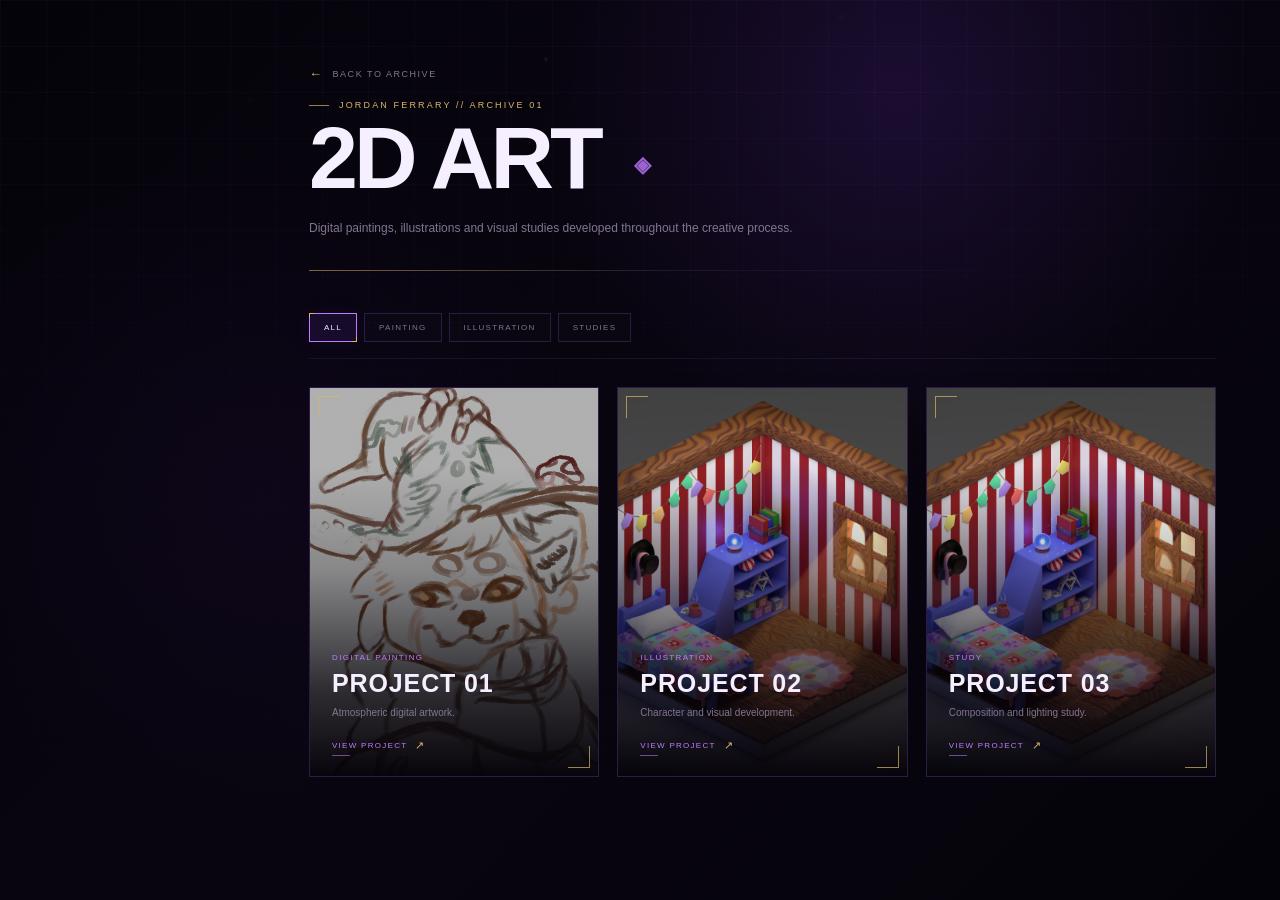
==== commit 72b31a8b: "hehe" ====
--- a/2d/index.html
+++ b/2d/index.html
@@ -154,9 +154,10 @@
              PROJECT 01
              ================================================= -->
 
+             <!--trocar aqui pra quando quiser alterar o filtro-->
         <article
             class="gallery-card"
-            data-category="painting"
+            data-category="study"
         >
 
             <!-- =================================================
